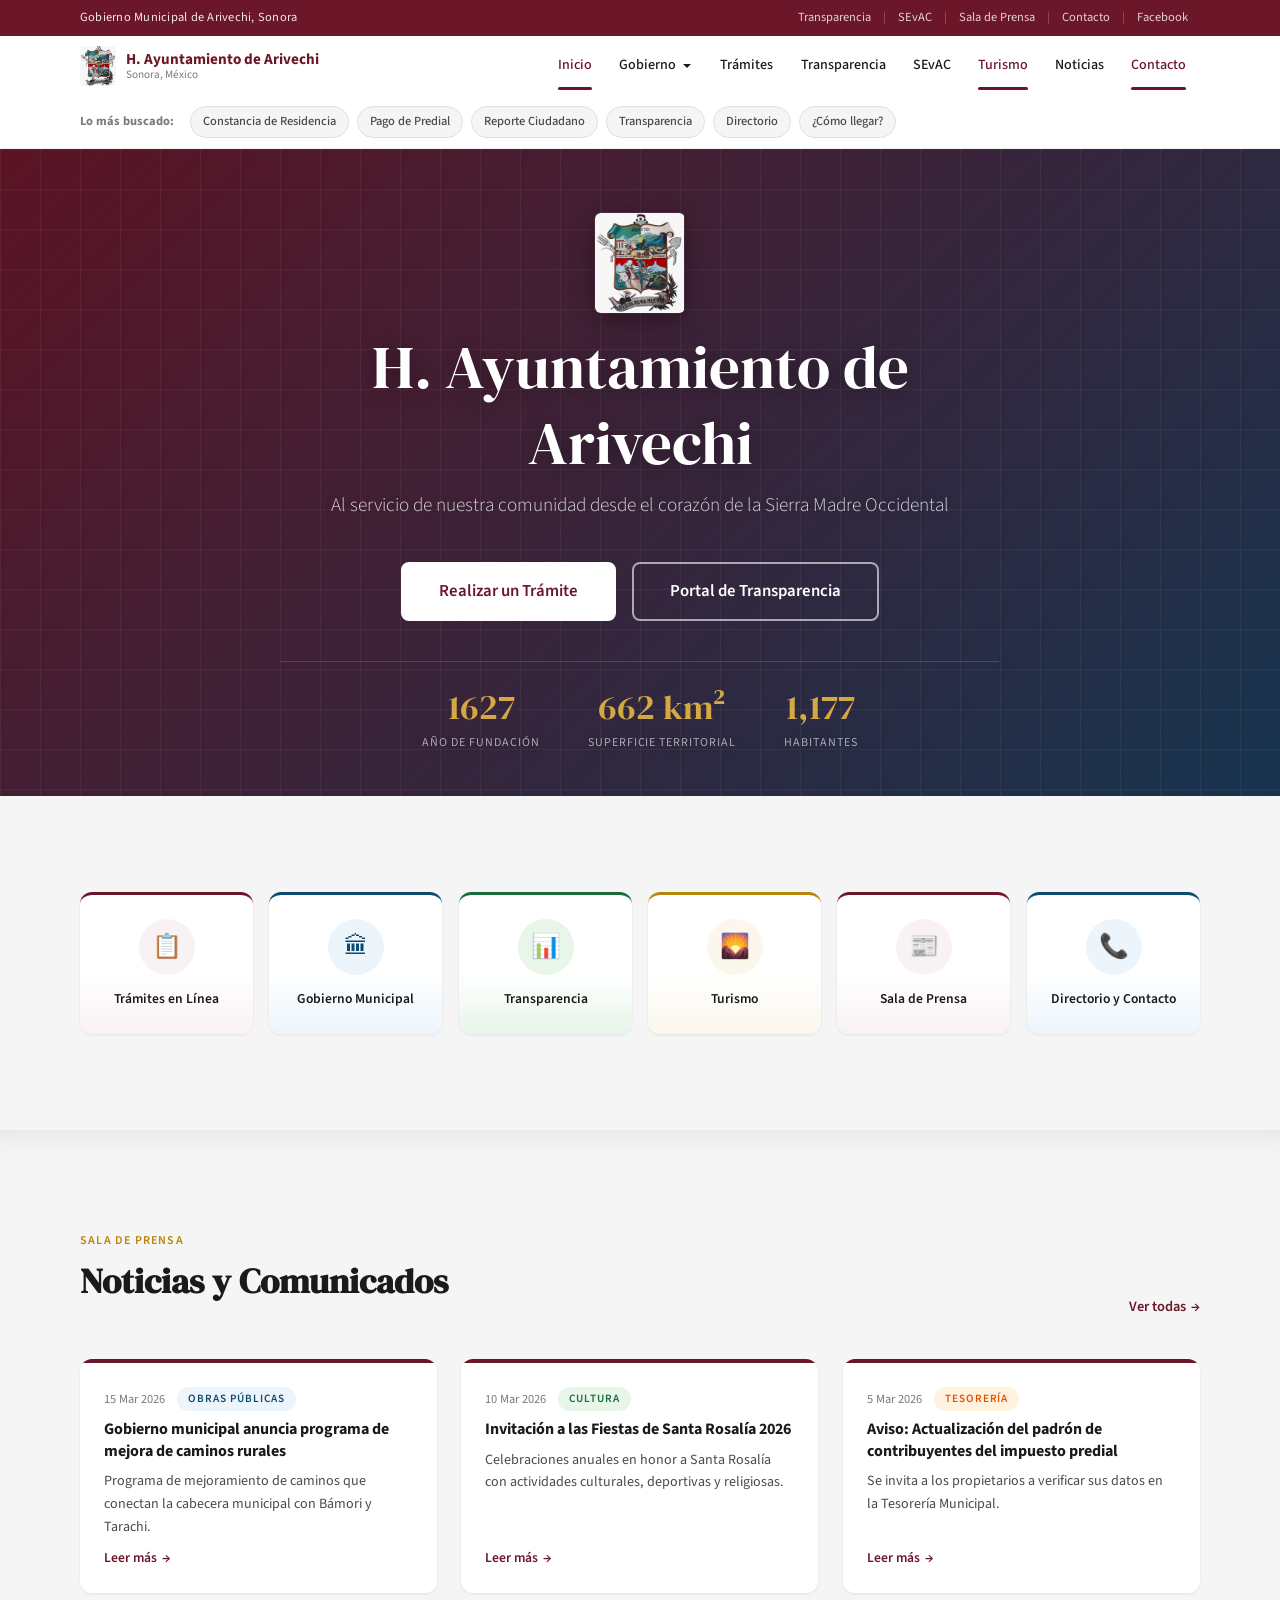
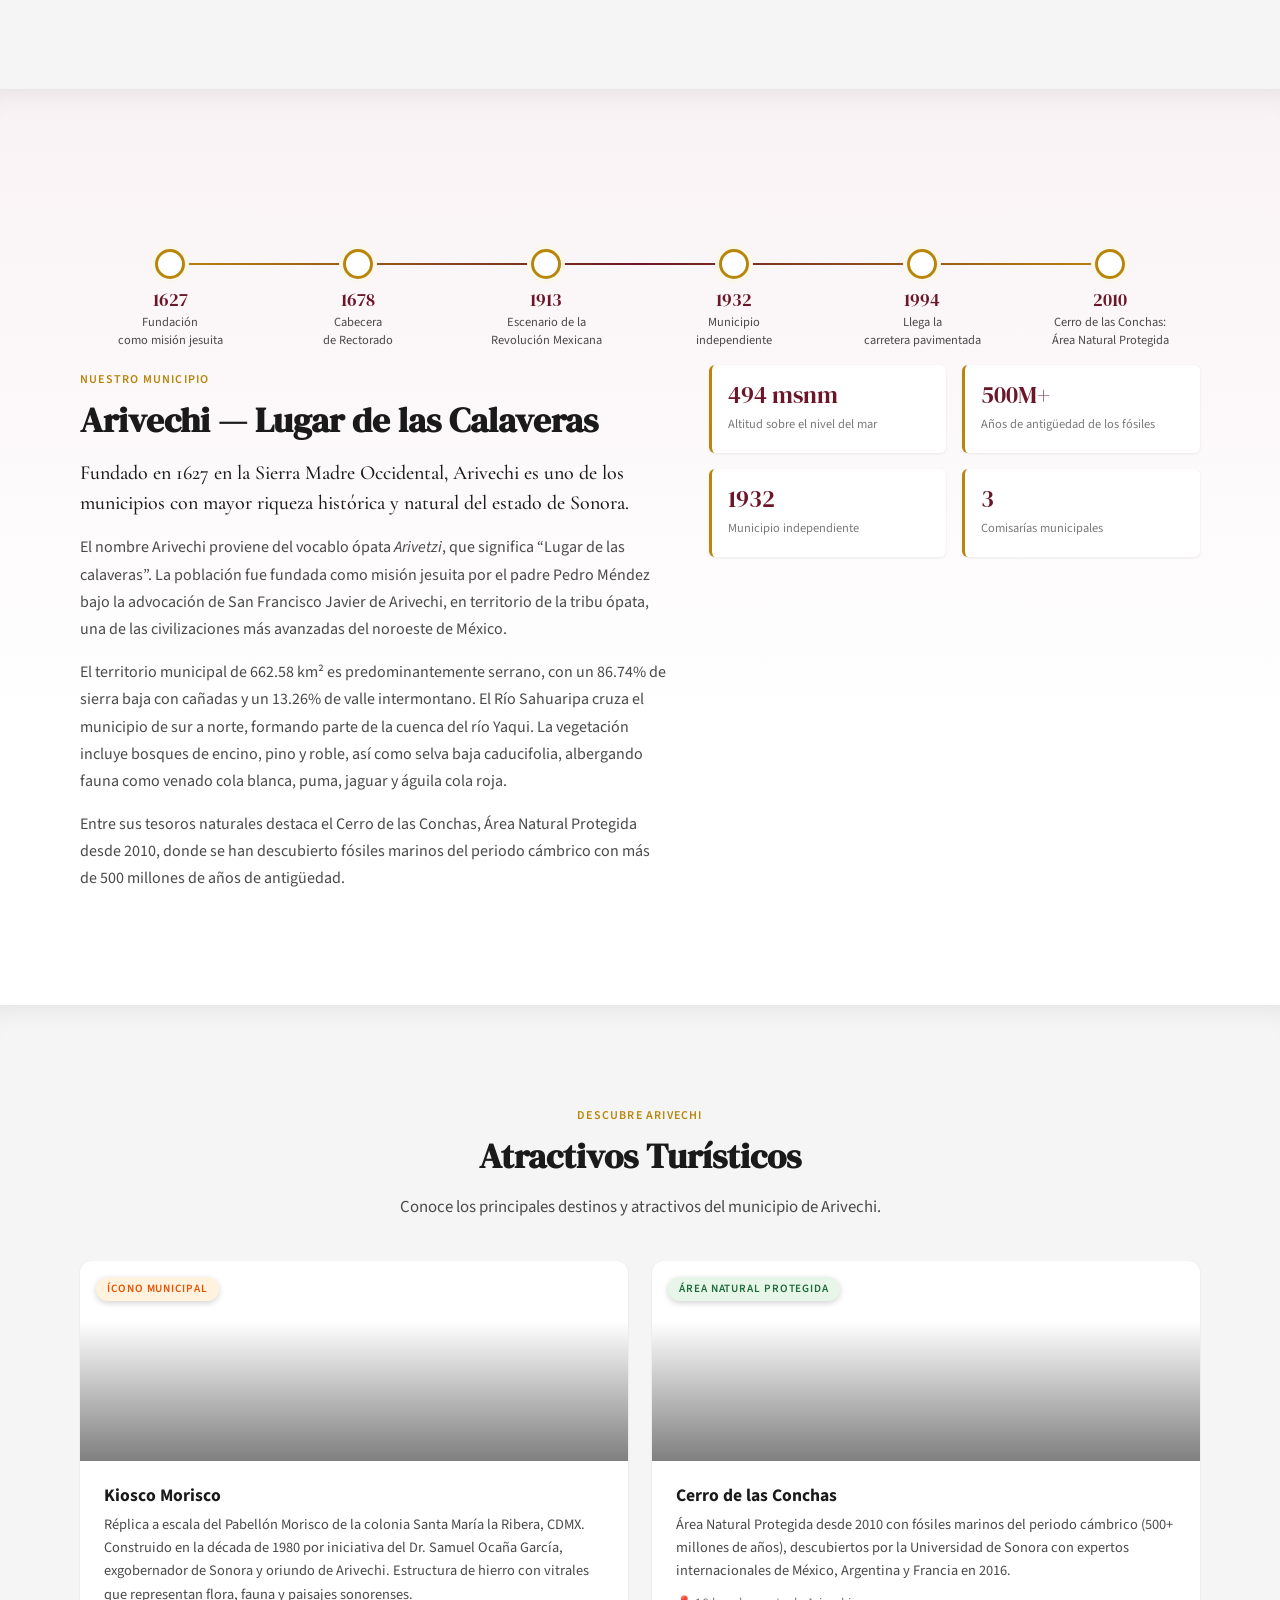
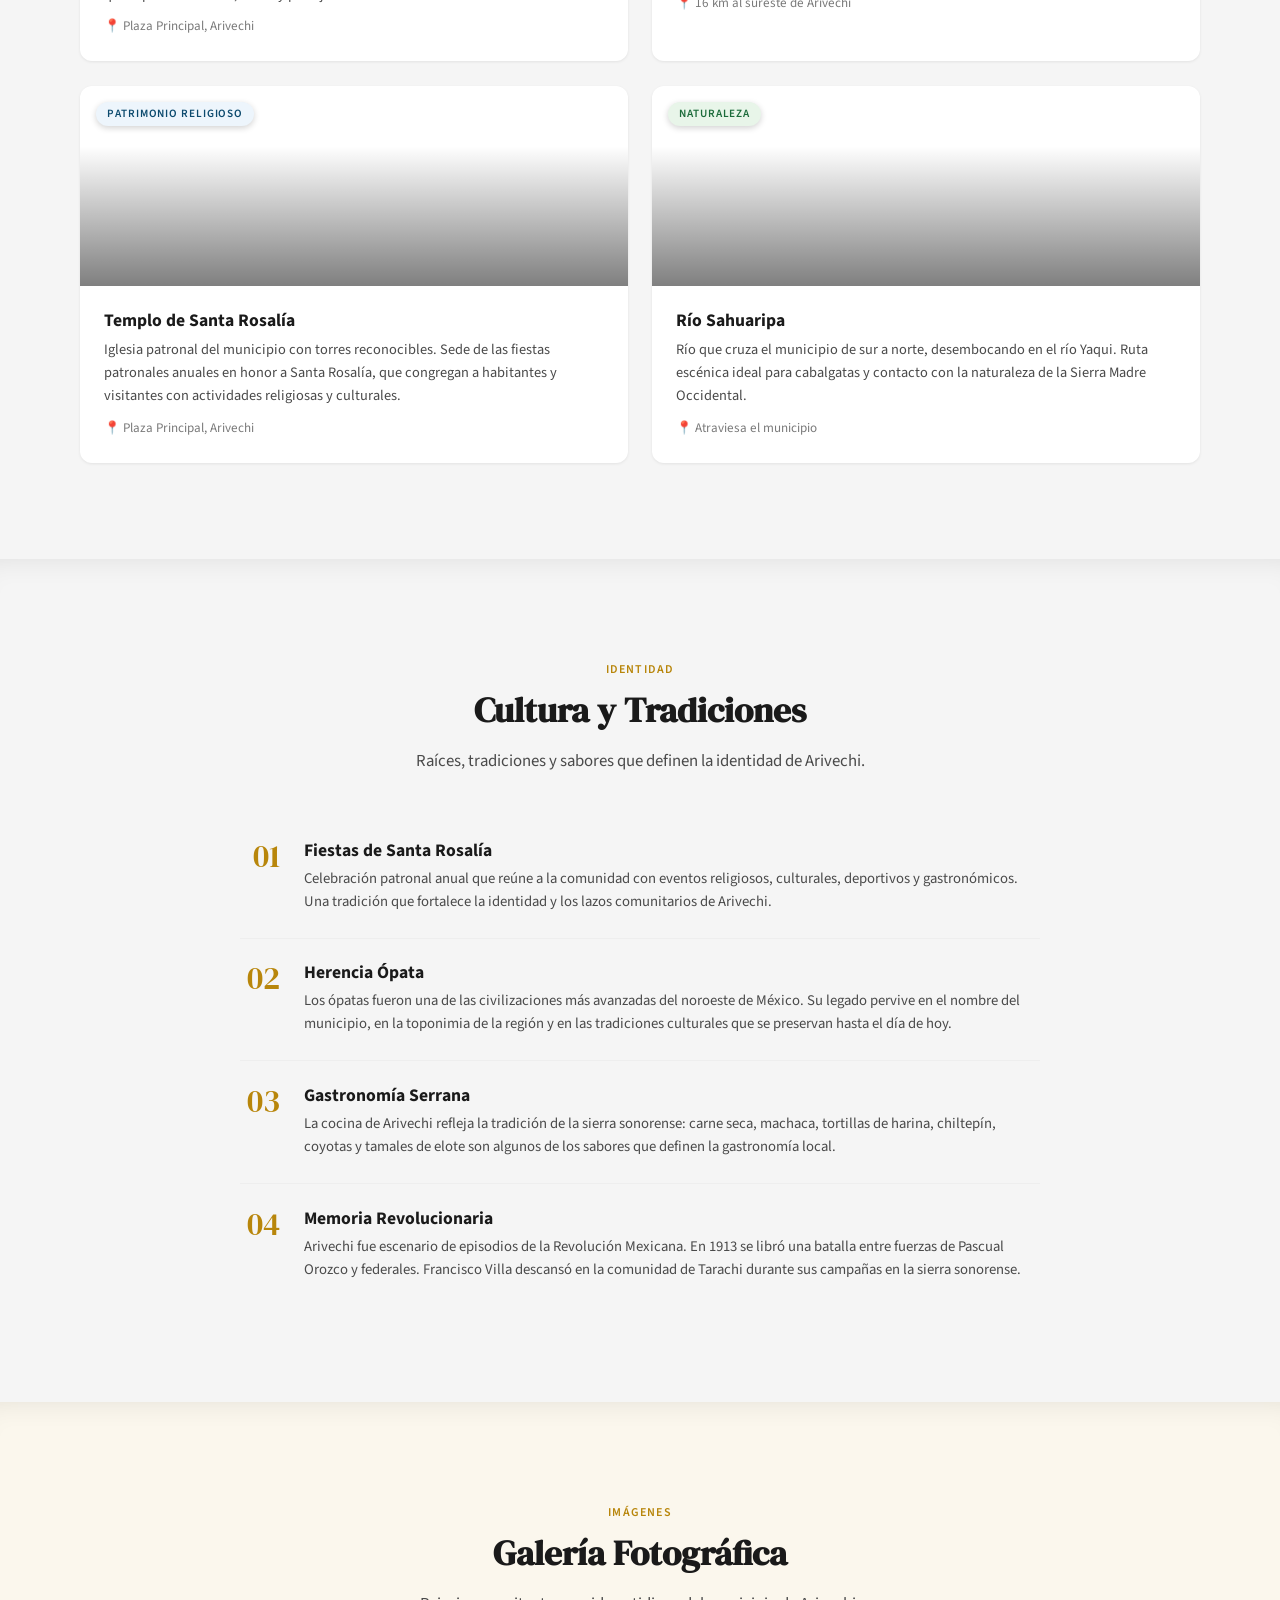
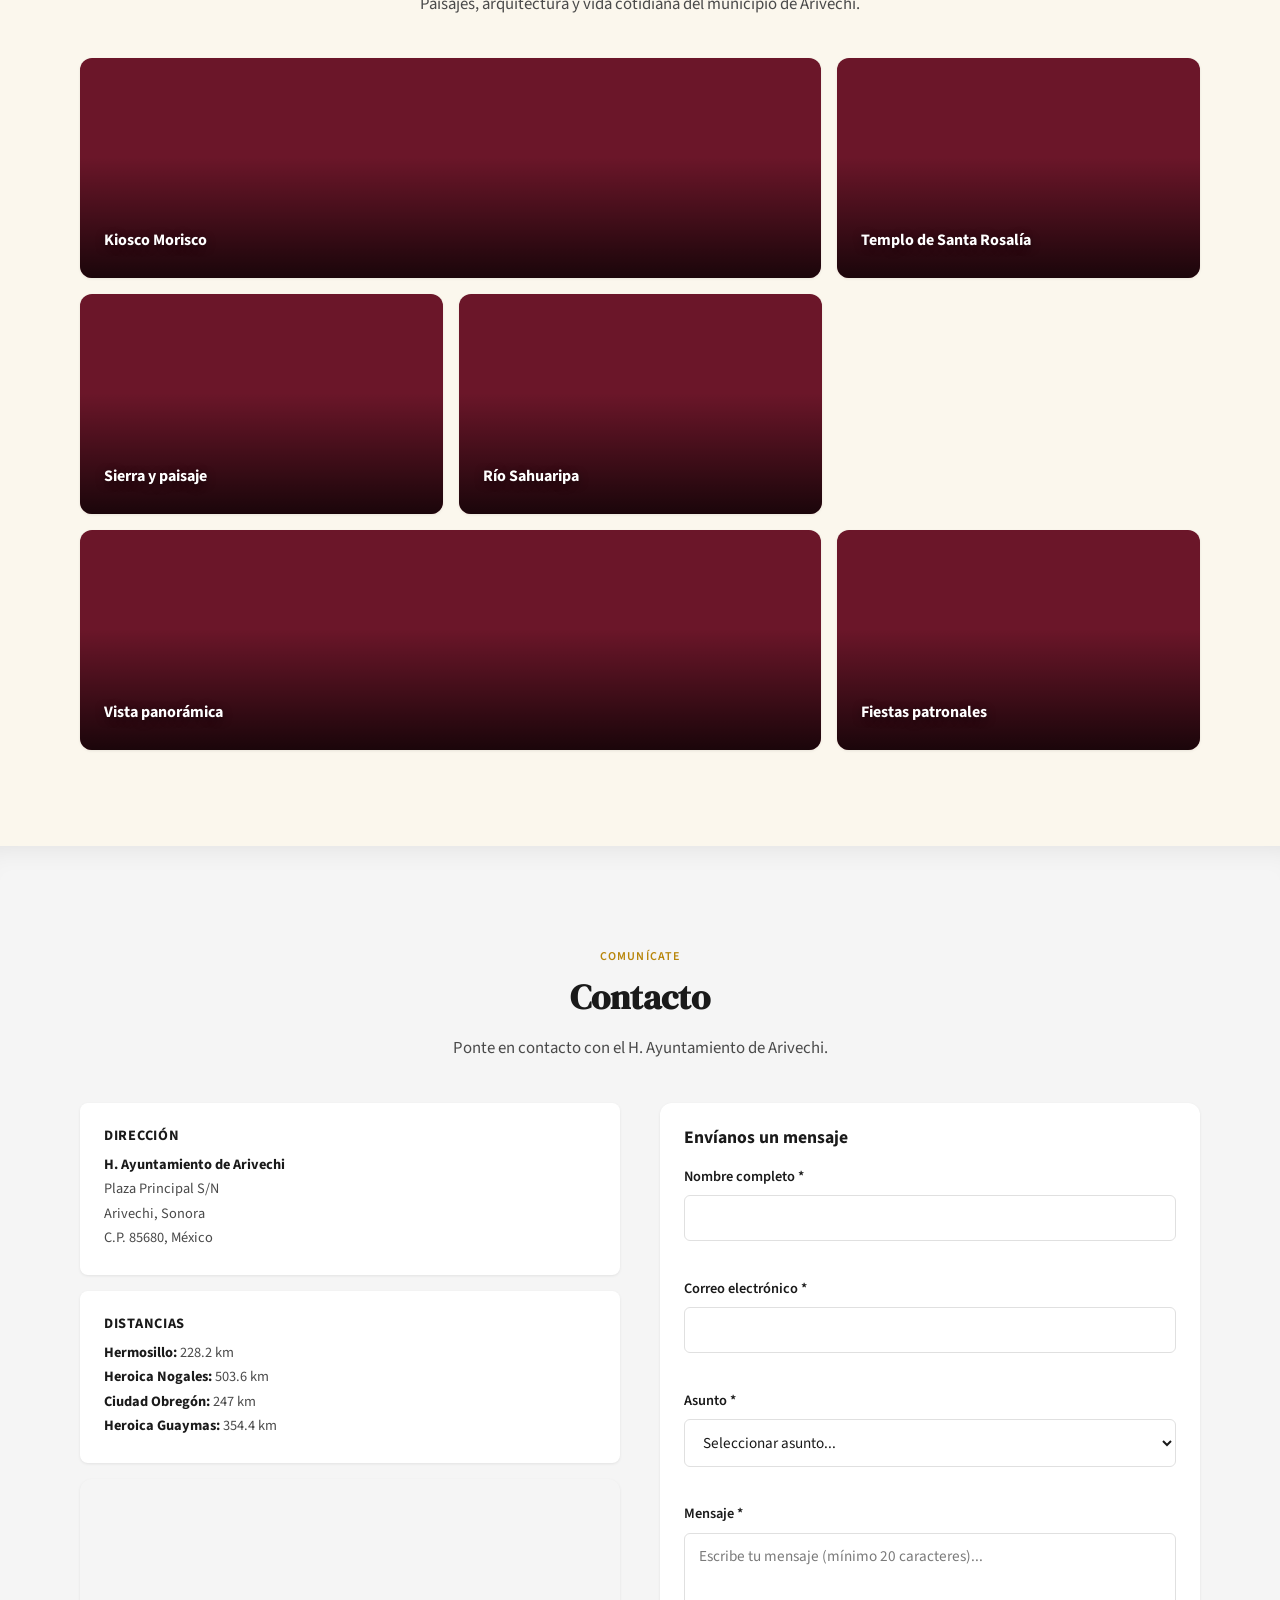
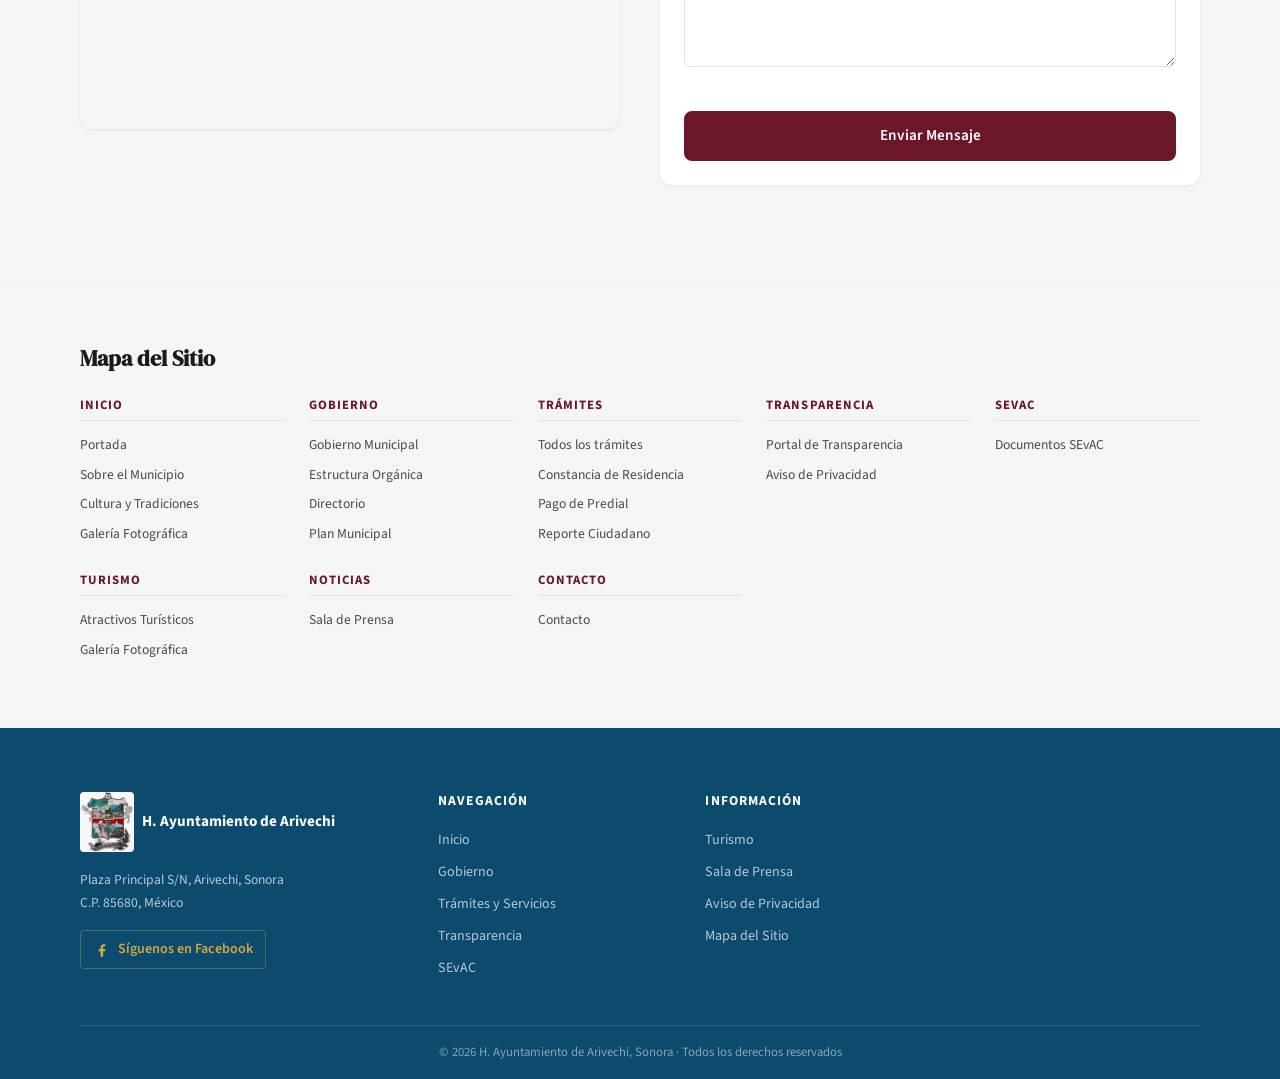
==== index.html @ 805e78dd "eliminar distritos del footer, agregar Facebook al topbar Co-Authored-By: Claude Opus 4.7 <noreply@a" ====
<!DOCTYPE html>
<html lang="es">
<head>
  <meta charset="UTF-8">
  <meta name="viewport" content="width=device-width, initial-scale=1.0">
  <meta name="theme-color" content="#6B1629">
  <meta name="apple-mobile-web-app-status-bar-style" content="#6B1629">
  <meta name="msapplication-navbutton-color" content="#6B1629">
  <meta name="color-scheme" content="only light">
  <meta name="supported-color-schemes" content="light only">
  <style>
    :root { color-scheme: only light !important; }
    html, body { background-color: #F5F5F5 !important; }
  </style>
  <title>H. Ayuntamiento de Arivechi | Portal Oficial del Gobierno Municipal</title>
  <meta name="description" content="Portal oficial del H. Ayuntamiento de Arivechi, Sonora. Trámites, servicios digitales, transparencia, turismo y noticias del gobierno municipal.">
  <meta name="keywords" content="Arivechi, Sonora, gobierno municipal, ayuntamiento, trámites, sierra madre, turismo, ópata">
  <meta property="og:title" content="H. Ayuntamiento de Arivechi | Portal Oficial del Gobierno Municipal">
  <meta property="og:description" content="Portal oficial del H. Ayuntamiento de Arivechi, Sonora. Trámites, servicios digitales, transparencia, turismo y noticias del gobierno municipal.">
  <meta property="og:type" content="website">
  <meta property="og:locale" content="es_MX">
  <link rel="icon" href="data:image/svg+xml,<svg xmlns='http://www.w3.org/2000/svg' viewBox='0 0 100 100'><text y='.9em' font-size='90'>🏛️</text></svg>">
  <link rel="preconnect" href="https://fonts.googleapis.com">
  <link rel="preconnect" href="https://fonts.gstatic.com" crossorigin>
  <link href="https://fonts.googleapis.com/css2?family=DM+Serif+Display:ital@0;1&family=Source+Sans+3:wght@300;400;500;600;700&family=Cormorant+Garamond:ital,wght@0,500;0,600;0,700;1,600&display=swap" rel="stylesheet">
  <link rel="stylesheet" href="css/globals.css">
  <link rel="stylesheet" href="css/nav-footer.css">
  <link rel="stylesheet" href="css/home.css">
  <script src="js/main.js" defer></script>
</head>
<body>

  <!-- Skip link -->
  <a href="#main-content" class="skip-link">Ir al contenido principal</a>

  <!-- === TOPBAR === -->
  <div class="topbar">
    <div class="container">
      <span class="topbar__left">Gobierno Municipal de Arivechi, Sonora</span>
      <nav class="topbar__right" aria-label="Enlaces rápidos">
        <a href="transparencia.html" class="topbar__link">Transparencia</a>
        <span class="topbar__sep">|</span>
        <a href="sevac.html" class="topbar__link">SEvAC</a>
        <span class="topbar__sep">|</span>
        <a href="noticias.html" class="topbar__link">Sala de Prensa</a>
        <span class="topbar__sep">|</span>
        <a href="#contacto" class="topbar__link">Contacto</a>
        <span class="topbar__sep">|</span>
        <a href="https://www.facebook.com/profile.php?id=100073040122918" target="_blank" class="topbar__link">Facebook</a>
      </nav>
    </div>
  </div>

  <!-- === NAVBAR === -->
  <nav class="navbar" role="navigation" aria-label="Navegación principal">
    <div class="container">
      <a href="index.html" class="navbar__brand">
        <img src="assets/images/escudo-arivechi.png" alt="Escudo de Arivechi" class="nav__escudo">
        <span class="navbar__brand-text">H. Ayuntamiento de Arivechi<small>Sonora, México</small></span>
      </a>

      <ul class="navbar__menu">
        <li><a href="index.html" class="navbar__link">Inicio</a></li>
        <li class="navbar__dropdown">
          <a href="gobierno.html" class="navbar__link navbar__dropdown-toggle">
            Gobierno
            <svg viewBox="0 0 12 12" aria-hidden="true"><path d="M2 4l4 4 4-4"/></svg>
          </a>
          <div class="navbar__dropdown-menu">
            <a href="gobierno.html#estructura" class="navbar__dropdown-item">Estructura Orgánica</a>
            <a href="gobierno.html#directorio" class="navbar__dropdown-item">Directorio</a>
            <a href="gobierno.html#plan" class="navbar__dropdown-item">Plan Municipal</a>
          </div>
        </li>
        <li><a href="tramites.html" class="navbar__link">Trámites</a></li>
        <li><a href="transparencia.html" class="navbar__link">Transparencia</a></li>
        <li><a href="sevac.html" class="navbar__link">SEvAC</a></li>
        <li><a href="#turismo" class="navbar__link">Turismo</a></li>
        <li><a href="noticias.html" class="navbar__link">Noticias</a></li>
        <li><a href="#contacto" class="navbar__link">Contacto</a></li>
      </ul>

      <button class="navbar__hamburger" aria-label="Abrir menú de navegación" aria-expanded="false" aria-controls="mobile-menu">
        <span class="navbar__hamburger-line"></span>
        <span class="navbar__hamburger-line"></span>
        <span class="navbar__hamburger-line"></span>
      </button>
    </div>
  </nav>
  <div class="navbar-spacer"></div>

  <!-- === MENÚ MÓVIL === -->
  <div class="mobile-menu" id="mobile-menu">
    <div class="mobile-menu__overlay"></div>
    <div class="mobile-menu__panel">
      <div class="mobile-menu__header">
        <span class="mobile-menu__brand">Menú</span>
        <button class="mobile-menu__close" aria-label="Cerrar menú">&times;</button>
      </div>
      <nav class="mobile-menu__nav" aria-label="Navegación móvil">
        <a href="index.html" class="mobile-menu__link">Inicio</a>
        <button class="mobile-menu__link mobile-menu__submenu-toggle" aria-expanded="false">
          Gobierno
          <svg viewBox="0 0 12 12" aria-hidden="true"><path d="M2 4l4 4 4-4" fill="none" stroke="currentColor" stroke-width="2"/></svg>
        </button>
        <div class="mobile-menu__submenu">
          <a href="gobierno.html#estructura" class="mobile-menu__submenu-link">Estructura Orgánica</a>
          <a href="gobierno.html#directorio" class="mobile-menu__submenu-link">Directorio</a>
          <a href="gobierno.html#plan" class="mobile-menu__submenu-link">Plan Municipal</a>
        </div>
        <a href="tramites.html" class="mobile-menu__link">Trámites</a>
        <a href="transparencia.html" class="mobile-menu__link">Transparencia</a>
        <a href="sevac.html" class="mobile-menu__link">SEvAC</a>
        <a href="#turismo" class="mobile-menu__link">Turismo</a>
        <a href="noticias.html" class="mobile-menu__link">Noticias</a>
        <a href="#contacto" class="mobile-menu__link">Contacto</a>
      </nav>
    </div>
  </div>

  <!-- === LO MÁS BUSCADO === -->
  <div class="lo-mas-buscado">
    <div class="container">
      <span class="lo-mas-buscado__label">Lo más buscado:</span>
      <div class="lo-mas-buscado__list">
        <a href="tramites.html" class="lo-mas-buscado__link">Constancia de Residencia</a>
        <a href="tramites.html" class="lo-mas-buscado__link">Pago de Predial</a>
        <a href="tramites.html" class="lo-mas-buscado__link">Reporte Ciudadano</a>
        <a href="transparencia.html" class="lo-mas-buscado__link">Transparencia</a>
        <a href="gobierno.html#directorio" class="lo-mas-buscado__link">Directorio</a>
        <a href="#contacto" class="lo-mas-buscado__link">¿Cómo llegar?</a>
      </div>
    </div>
  </div>

  <!-- === CONTENIDO PRINCIPAL === -->
  <main id="main-content">

    <!-- === SECCIÓN B: HERO INSTITUCIONAL === -->
    <section class="hero">
      <div class="hero__content">
        <img src="assets/images/escudo-arivechi.png" alt="Escudo de Arivechi" class="hero__escudo">
        <h1 class="hero__title">H. Ayuntamiento de Arivechi</h1>
        <p class="hero__subtitle">Al servicio de nuestra comunidad desde el corazón de la Sierra Madre Occidental</p>
        <div class="hero__cta">
          <a href="tramites.html" class="btn btn--white btn--lg">Realizar un Trámite</a>
          <a href="transparencia.html" class="btn btn--outline-white btn--lg">Portal de Transparencia</a>
        </div>
        <div class="hero__stats">
          <div class="hero__stat">
            <span class="hero__stat-number">1627</span>
            <span class="hero__stat-label">Año de fundación</span>
          </div>
          <div class="hero__stat">
            <span class="hero__stat-number">662 km&sup2;</span>
            <span class="hero__stat-label">Superficie territorial</span>
          </div>
          <div class="hero__stat">
            <span class="hero__stat-number">1,177</span>
            <span class="hero__stat-label">Habitantes</span>
          </div>
        </div>
      </div>
    </section>

    <!-- === SECCIÓN C: ACCESOS DIRECTOS A SERVICIOS === -->
    <section class="section section--gob-bg">
      <div class="container">
        <div class="servicios-grid">
          <a href="tramites.html" class="servicio-card servicio-card--primary" data-reveal>
            <div class="servicio-card__icon" aria-hidden="true">&#x1F4CB;</div>
            <span class="servicio-card__title">Trámites en Línea</span>
          </a>
          <a href="gobierno.html" class="servicio-card servicio-card--blue" data-reveal>
            <div class="servicio-card__icon" aria-hidden="true">&#x1F3DB;</div>
            <span class="servicio-card__title">Gobierno Municipal</span>
          </a>
          <a href="transparencia.html" class="servicio-card servicio-card--green" data-reveal>
            <div class="servicio-card__icon" aria-hidden="true">&#x1F4CA;</div>
            <span class="servicio-card__title">Transparencia</span>
          </a>
          <a href="#turismo" class="servicio-card servicio-card--gold" data-reveal>
            <div class="servicio-card__icon" aria-hidden="true">&#x1F304;</div>
            <span class="servicio-card__title">Turismo</span>
          </a>
          <a href="noticias.html" class="servicio-card servicio-card--primary" data-reveal>
            <div class="servicio-card__icon" aria-hidden="true">&#x1F4F0;</div>
            <span class="servicio-card__title">Sala de Prensa</span>
          </a>
          <a href="#contacto" class="servicio-card servicio-card--blue" data-reveal>
            <div class="servicio-card__icon" aria-hidden="true">&#x1F4DE;</div>
            <span class="servicio-card__title">Directorio y Contacto</span>
          </a>
        </div>
      </div>
    </section>

    <!-- === SECCIÓN D: NOTICIAS Y COMUNICADOS === -->
    <section class="section">
      <div class="container">
        <div class="noticias-home__header">
          <div>
            <span class="section__tag">Sala de Prensa</span>
            <h2 class="section__title">Noticias y Comunicados</h2>
          </div>
          <a href="noticias.html" class="noticias-home__link">Ver todas <span aria-hidden="true">&rarr;</span></a>
        </div>

        <div class="noticias-home__grid">
          <!-- Noticia 1 -->
          <article class="noticia-home-card" data-reveal>
            <div class="noticia-home-card__bar"></div>
            <div class="noticia-home-card__body">
              <div class="noticia-home-card__meta">
                <span class="noticia-home-card__date">15 Mar 2026</span>
                <span class="badge badge--presencial">Obras Públicas</span>
              </div>
              <h3 class="noticia-home-card__title">Gobierno municipal anuncia programa de mejora de caminos rurales</h3>
              <p class="noticia-home-card__excerpt">
                Programa de mejoramiento de caminos que conectan la cabecera municipal con Bámori y Tarachi.
              </p>
              <a href="noticias.html" class="noticia-home-card__link">Leer más <span aria-hidden="true">&rarr;</span></a>
            </div>
          </article>

          <!-- Noticia 2 -->
          <article class="noticia-home-card" data-reveal>
            <div class="noticia-home-card__bar"></div>
            <div class="noticia-home-card__body">
              <div class="noticia-home-card__meta">
                <span class="noticia-home-card__date">10 Mar 2026</span>
                <span class="badge badge--online">Cultura</span>
              </div>
              <h3 class="noticia-home-card__title">Invitación a las Fiestas de Santa Rosalía 2026</h3>
              <p class="noticia-home-card__excerpt">
                Celebraciones anuales en honor a Santa Rosalía con actividades culturales, deportivas y religiosas.
              </p>
              <a href="noticias.html" class="noticia-home-card__link">Leer más <span aria-hidden="true">&rarr;</span></a>
            </div>
          </article>

          <!-- Noticia 3 -->
          <article class="noticia-home-card" data-reveal>
            <div class="noticia-home-card__bar"></div>
            <div class="noticia-home-card__body">
              <div class="noticia-home-card__meta">
                <span class="noticia-home-card__date">5 Mar 2026</span>
                <span class="badge badge--hybrid">Tesorería</span>
              </div>
              <h3 class="noticia-home-card__title">Aviso: Actualización del padrón de contribuyentes del impuesto predial</h3>
              <p class="noticia-home-card__excerpt">
                Se invita a los propietarios a verificar sus datos en la Tesorería Municipal.
              </p>
              <a href="noticias.html" class="noticia-home-card__link">Leer más <span aria-hidden="true">&rarr;</span></a>
            </div>
          </article>
        </div>
      </div>
    </section>

    <!-- === SECCIÓN E: SOBRE EL MUNICIPIO === -->
    <section class="section section--municipio-bg" id="municipio">
      <div class="container">

        <!-- Timeline de hitos históricos -->
        <div class="timeline" data-reveal>
          <div class="timeline__track">
            <div class="timeline__item">
              <span class="timeline__dot" aria-hidden="true"></span>
              <span class="timeline__year">1627</span>
              <span class="timeline__event">Fundación<br>como misión jesuita</span>
            </div>
            <div class="timeline__item">
              <span class="timeline__dot" aria-hidden="true"></span>
              <span class="timeline__year">1678</span>
              <span class="timeline__event">Cabecera<br>de Rectorado</span>
            </div>
            <div class="timeline__item">
              <span class="timeline__dot" aria-hidden="true"></span>
              <span class="timeline__year">1913</span>
              <span class="timeline__event">Escenario de la<br>Revolución Mexicana</span>
            </div>
            <div class="timeline__item">
              <span class="timeline__dot" aria-hidden="true"></span>
              <span class="timeline__year">1932</span>
              <span class="timeline__event">Municipio<br>independiente</span>
            </div>
            <div class="timeline__item">
              <span class="timeline__dot" aria-hidden="true"></span>
              <span class="timeline__year">1994</span>
              <span class="timeline__event">Llega la<br>carretera pavimentada</span>
            </div>
            <div class="timeline__item">
              <span class="timeline__dot" aria-hidden="true"></span>
              <span class="timeline__year">2010</span>
              <span class="timeline__event">Cerro de las Conchas:<br>Área Natural Protegida</span>
            </div>
          </div>
        </div>

        <div class="municipio__grid">
          <!-- Izquierda: contenido editorial -->
          <div data-reveal="left">
            <span class="section__tag">Nuestro Municipio</span>
            <h2 class="section__title">Arivechi &mdash; Lugar de las Calaveras</h2>
            <p class="municipio__lead">
              Fundado en 1627 en la Sierra Madre Occidental, Arivechi es uno de los municipios con mayor
              riqueza histórica y natural del estado de Sonora.
            </p>
            <div class="municipio__text">
              <p>
                El nombre Arivechi proviene del vocablo ópata <em>Arivetzi</em>, que significa &ldquo;Lugar de las calaveras&rdquo;.
                La población fue fundada como misión jesuita por el padre Pedro Méndez bajo la advocación de
                San Francisco Javier de Arivechi, en territorio de la tribu ópata, una de las civilizaciones
                más avanzadas del noroeste de México.
              </p>
              <p>
                El territorio municipal de 662.58 km&sup2; es predominantemente serrano, con un 86.74% de sierra baja
                con cañadas y un 13.26% de valle intermontano. El Río Sahuaripa cruza el municipio de sur a norte,
                formando parte de la cuenca del río Yaqui. La vegetación incluye bosques de encino, pino y roble,
                así como selva baja caducifolia, albergando fauna como venado cola blanca, puma, jaguar y águila cola roja.
              </p>
              <p>
                Entre sus tesoros naturales destaca el Cerro de las Conchas, Área Natural Protegida desde 2010,
                donde se han descubierto fósiles marinos del periodo cámbrico con más de 500 millones de años de antigüedad.
              </p>
            </div>
          </div>

          <!-- Derecha: datos -->
          <div class="municipio__datos" data-reveal="right">
            <div class="municipio__dato">
              <span class="municipio__dato-number">494 msnm</span>
              <span class="municipio__dato-label">Altitud sobre el nivel del mar</span>
            </div>
            <div class="municipio__dato">
              <span class="municipio__dato-number">500M+</span>
              <span class="municipio__dato-label">Años de antigüedad de los fósiles</span>
            </div>
            <div class="municipio__dato">
              <span class="municipio__dato-number">1932</span>
              <span class="municipio__dato-label">Municipio independiente</span>
            </div>
            <div class="municipio__dato">
              <span class="municipio__dato-number">3</span>
              <span class="municipio__dato-label">Comisarías municipales</span>
            </div>
          </div>
        </div>
      </div>
    </section>

    <!-- === SECCIÓN F: TURISMO === -->
    <section class="section" id="turismo" style="background-color: var(--gob-bg);">
      <div class="container">
        <div class="section__header section__header--center" data-reveal="fade">
          <span class="section__tag">Descubre Arivechi</span>
          <h2 class="section__title">Atractivos Turísticos</h2>
          <p class="section__subtitle">Conoce los principales destinos y atractivos del municipio de Arivechi.</p>
        </div>

        <div class="turismo-grid">
          <!-- Kiosco Morisco -->
          <article class="turismo-card" data-reveal>
            <div class="turismo-card__image turismo-card__image--1">
              <span class="turismo-card__badge badge badge--hybrid">Ícono Municipal</span>
            </div>
            <div class="turismo-card__body">
              <h3 class="turismo-card__title">Kiosco Morisco</h3>
              <p class="turismo-card__desc">
                Réplica a escala del Pabellón Morisco de la colonia Santa María la Ribera, CDMX.
                Construido en la década de 1980 por iniciativa del Dr. Samuel Ocaña García, exgobernador de Sonora
                y oriundo de Arivechi. Estructura de hierro con vitrales que representan flora, fauna y paisajes sonorenses.
              </p>
              <span class="turismo-card__location">&#x1F4CD; Plaza Principal, Arivechi</span>
            </div>
          </article>

          <!-- Cerro de las Conchas -->
          <article class="turismo-card" data-reveal>
            <div class="turismo-card__image turismo-card__image--2">
              <span class="turismo-card__badge badge badge--online">Área Natural Protegida</span>
            </div>
            <div class="turismo-card__body">
              <h3 class="turismo-card__title">Cerro de las Conchas</h3>
              <p class="turismo-card__desc">
                Área Natural Protegida desde 2010 con fósiles marinos del periodo cámbrico (500+ millones de años),
                descubiertos por la Universidad de Sonora con expertos internacionales de México, Argentina y Francia en 2016.
              </p>
              <span class="turismo-card__location">&#x1F4CD; 16 km al sureste de Arivechi</span>
            </div>
          </article>

          <!-- Templo de Santa Rosalía -->
          <article class="turismo-card" data-reveal>
            <div class="turismo-card__image turismo-card__image--3">
              <span class="turismo-card__badge badge badge--presencial">Patrimonio Religioso</span>
            </div>
            <div class="turismo-card__body">
              <h3 class="turismo-card__title">Templo de Santa Rosalía</h3>
              <p class="turismo-card__desc">
                Iglesia patronal del municipio con torres reconocibles. Sede de las fiestas patronales anuales en honor
                a Santa Rosalía, que congregan a habitantes y visitantes con actividades religiosas y culturales.
              </p>
              <span class="turismo-card__location">&#x1F4CD; Plaza Principal, Arivechi</span>
            </div>
          </article>

          <!-- Río Sahuaripa -->
          <article class="turismo-card" data-reveal>
            <div class="turismo-card__image turismo-card__image--4">
              <span class="turismo-card__badge badge badge--online">Naturaleza</span>
            </div>
            <div class="turismo-card__body">
              <h3 class="turismo-card__title">Río Sahuaripa</h3>
              <p class="turismo-card__desc">
                Río que cruza el municipio de sur a norte, desembocando en el río Yaqui. Ruta escénica ideal
                para cabalgatas y contacto con la naturaleza de la Sierra Madre Occidental.
              </p>
              <span class="turismo-card__location">&#x1F4CD; Atraviesa el municipio</span>
            </div>
          </article>
        </div>
      </div>
    </section>

    <!-- === SECCIÓN G: CULTURA === -->
    <section class="section" id="cultura">
      <div class="container">
        <div class="section__header section__header--center" data-reveal="fade">
          <span class="section__tag">Identidad</span>
          <h2 class="section__title">Cultura y Tradiciones</h2>
          <p class="section__subtitle">Raíces, tradiciones y sabores que definen la identidad de Arivechi.</p>
        </div>

        <div class="cultura-list">
          <div class="cultura-item" data-reveal>
            <span class="cultura-item__number" aria-hidden="true">01</span>
            <div class="cultura-item__content">
              <h3 class="cultura-item__title">Fiestas de Santa Rosalía</h3>
              <p class="cultura-item__text">
                Celebración patronal anual que reúne a la comunidad con eventos religiosos, culturales, deportivos
                y gastronómicos. Una tradición que fortalece la identidad y los lazos comunitarios de Arivechi.
              </p>
            </div>
          </div>

          <div class="cultura-item" data-reveal>
            <span class="cultura-item__number" aria-hidden="true">02</span>
            <div class="cultura-item__content">
              <h3 class="cultura-item__title">Herencia Ópata</h3>
              <p class="cultura-item__text">
                Los ópatas fueron una de las civilizaciones más avanzadas del noroeste de México. Su legado
                pervive en el nombre del municipio, en la toponimia de la región y en las tradiciones culturales
                que se preservan hasta el día de hoy.
              </p>
            </div>
          </div>

          <div class="cultura-item" data-reveal>
            <span class="cultura-item__number" aria-hidden="true">03</span>
            <div class="cultura-item__content">
              <h3 class="cultura-item__title">Gastronomía Serrana</h3>
              <p class="cultura-item__text">
                La cocina de Arivechi refleja la tradición de la sierra sonorense: carne seca, machaca, tortillas de harina,
                chiltepín, coyotas y tamales de elote son algunos de los sabores que definen la gastronomía local.
              </p>
            </div>
          </div>

          <div class="cultura-item" data-reveal>
            <span class="cultura-item__number" aria-hidden="true">04</span>
            <div class="cultura-item__content">
              <h3 class="cultura-item__title">Memoria Revolucionaria</h3>
              <p class="cultura-item__text">
                Arivechi fue escenario de episodios de la Revolución Mexicana. En 1913 se libró una batalla entre
                fuerzas de Pascual Orozco y federales. Francisco Villa descansó en la comunidad de Tarachi durante
                sus campañas en la sierra sonorense.
              </p>
            </div>
          </div>
        </div>
      </div>
    </section>

    <!-- === SECCIÓN H: GALERÍA === -->
    <section class="section section--gold-bg" id="galeria">
      <div class="container">
        <div class="section__header section__header--center" data-reveal="fade">
          <span class="section__tag">Imágenes</span>
          <h2 class="section__title">Galería Fotográfica</h2>
          <p class="section__subtitle">Paisajes, arquitectura y vida cotidiana del municipio de Arivechi.</p>
        </div>

        <div class="galeria-grid">
          <button type="button" class="galeria-item galeria-item--wide galeria-item--1" data-reveal data-lightbox-src="https://images.unsplash.com/photo-1564502230329-ec55ec8d03f8?w=1800&q=85&auto=format&fit=crop" data-lightbox-caption="Kiosco Morisco">
            <span class="galeria-item__title">Kiosco Morisco</span>
          </button>
          <button type="button" class="galeria-item galeria-item--2" data-reveal data-lightbox-src="https://images.unsplash.com/photo-1520637836862-4d197d17c55a?w=1800&q=85&auto=format&fit=crop" data-lightbox-caption="Templo de Santa Rosalía">
            <span class="galeria-item__title">Templo de Santa Rosalía</span>
          </button>
          <button type="button" class="galeria-item galeria-item--3" data-reveal data-lightbox-src="https://images.unsplash.com/photo-1441974231531-c6227db76b6e?w=1800&q=85&auto=format&fit=crop" data-lightbox-caption="Sierra y paisaje">
            <span class="galeria-item__title">Sierra y paisaje</span>
          </button>
          <button type="button" class="galeria-item galeria-item--4" data-reveal data-lightbox-src="https://images.unsplash.com/photo-1506905925346-21bda4d32df4?w=1800&q=85&auto=format&fit=crop" data-lightbox-caption="Río Sahuaripa">
            <span class="galeria-item__title">Río Sahuaripa</span>
          </button>
          <button type="button" class="galeria-item galeria-item--wide galeria-item--5" data-reveal data-lightbox-src="https://images.unsplash.com/photo-1449824913935-59a10b8d2000?w=1800&q=85&auto=format&fit=crop" data-lightbox-caption="Vista panorámica">
            <span class="galeria-item__title">Vista panorámica</span>
          </button>
          <button type="button" class="galeria-item galeria-item--6" data-reveal data-lightbox-src="https://images.unsplash.com/photo-1533174072545-7a4b6ad7a6c3?w=1800&q=85&auto=format&fit=crop" data-lightbox-caption="Fiestas patronales">
            <span class="galeria-item__title">Fiestas patronales</span>
          </button>
        </div>
      </div>
    </section>

    <!-- === SECCIÓN I: CONTACTO === -->
    <section class="section section--gob-bg" id="contacto">
      <div class="container">
        <div class="section__header section__header--center" data-reveal="fade">
          <span class="section__tag">Comunícate</span>
          <h2 class="section__title">Contacto</h2>
          <p class="section__subtitle">Ponte en contacto con el H. Ayuntamiento de Arivechi.</p>
        </div>

        <div class="contacto-grid">
          <!-- Izquierda: información y mapa -->
          <div class="contacto-info" data-reveal="left">
            <div class="contacto-card">
              <h3 class="contacto-card__title">Dirección</h3>
              <p class="contacto-card__text">
                <strong>H. Ayuntamiento de Arivechi</strong><br>
                Plaza Principal S/N<br>
                Arivechi, Sonora<br>
                C.P. 85680, México
              </p>
            </div>

            <div class="contacto-card">
              <h3 class="contacto-card__title">Distancias</h3>
              <p class="contacto-card__text">
                <strong>Hermosillo:</strong> 228.2 km<br>
                <strong>Heroica Nogales:</strong> 503.6 km<br>
                <strong>Ciudad Obregón:</strong> 247 km<br>
                <strong>Heroica Guaymas:</strong> 354.4 km
              </p>
            </div>

            <div class="contacto-map">
              <iframe
                src="https://www.google.com/maps/embed?pb=!1m18!1m12!1m3!1d14000!2d-109.1871!3d28.9286!2m3!1f0!2f0!3f0!3m2!1i1024!2i768!4f13.1!3m3!1m2!1s0x86ce3c7e6f5b3d4b%3A0x1!2sArivechi%2C+Sonora!5e0!3m2!1ses!2smx!4v1"
                width="100%"
                height="250"
                style="border:0;"
                allowfullscreen=""
                loading="lazy"
                referrerpolicy="no-referrer-when-downgrade"
                title="Ubicación de Arivechi, Sonora en Google Maps">
              </iframe>
            </div>
          </div>

          <!-- Derecha: formulario -->
          <div data-reveal="right">
            <div class="contacto-form">
              <h3 class="contacto-form__title">Envíanos un mensaje</h3>

              <form id="contact-form" action="https://api.web3forms.com/submit" method="POST" novalidate>
                <input type="hidden" name="access_key" value="9ee5082d-184c-433f-9faf-ff601b9a945b">
                <input type="hidden" name="subject" value="Nuevo mensaje del Portal de Arivechi">
                <input type="hidden" name="from_name" value="Portal de Arivechi">
                <div class="form-group">
                  <label for="contact-nombre" class="form-label">Nombre completo *</label>
                  <input type="text" id="contact-nombre" name="nombre" class="form-input" required autocomplete="name">
                  <span class="form-error" aria-live="polite"></span>
                </div>

                <div class="form-group">
                  <label for="contact-email" class="form-label">Correo electrónico *</label>
                  <input type="email" id="contact-email" name="email" class="form-input" required autocomplete="email">
                  <span class="form-error" aria-live="polite"></span>
                </div>

                <div class="form-group">
                  <label for="contact-asunto" class="form-label">Asunto *</label>
                  <select id="contact-asunto" name="asunto" class="form-select" required>
                    <option value="">Seleccionar asunto...</option>
                    <option value="informacion">Información general</option>
                    <option value="turismo">Turismo</option>
                    <option value="tramites">Trámites</option>
                    <option value="quejas">Quejas y sugerencias</option>
                    <option value="otro">Otro</option>
                  </select>
                  <span class="form-error" aria-live="polite"></span>
                </div>

                <div class="form-group">
                  <label for="contact-mensaje" class="form-label">Mensaje *</label>
                  <textarea id="contact-mensaje" name="mensaje" class="form-textarea" required rows="5" minlength="20"
                    placeholder="Escribe tu mensaje (mínimo 20 caracteres)..."></textarea>
                  <span class="form-error" aria-live="polite"></span>
                </div>

                <button type="submit" class="btn btn--primary" style="width: 100%;">Enviar Mensaje</button>
              </form>

              <div class="contact-feedback" id="contact-feedback" role="status" aria-live="polite" hidden></div>
            </div>

            <!-- Éxito (oculto por defecto) -->
            <div class="contact-success" id="contact-success" hidden>
              <div class="contact-success__icon" aria-hidden="true">&#x2705;</div>
              <h3 class="contact-success__title">¡Mensaje enviado!</h3>
              <p class="contact-success__text">
                Gracias por comunicarte con el H. Ayuntamiento de Arivechi.
                Tu mensaje ha sido recibido y será atendido a la brevedad.
              </p>
            </div>
          </div>
        </div>
      </div>
    </section>

  </main>

  <!-- === MAPA DEL SITIO === -->
  <section class="sitemap" id="mapa-sitio" aria-labelledby="sitemap-title">
    <div class="container">
      <h2 class="sitemap__title" id="sitemap-title">Mapa del Sitio</h2>
      <div class="sitemap__grid">
        <div class="sitemap__col">
          <h3 class="sitemap__col-title">Inicio</h3>
          <a href="index.html" class="sitemap__link">Portada</a>
          <a href="index.html#municipio" class="sitemap__link">Sobre el Municipio</a>
          <a href="index.html#cultura" class="sitemap__link">Cultura y Tradiciones</a>
          <a href="index.html#galeria" class="sitemap__link">Galería Fotográfica</a>
        </div>
        <div class="sitemap__col">
          <h3 class="sitemap__col-title">Gobierno</h3>
          <a href="gobierno.html" class="sitemap__link">Gobierno Municipal</a>
          <a href="gobierno.html#estructura" class="sitemap__link">Estructura Orgánica</a>
          <a href="gobierno.html#directorio" class="sitemap__link">Directorio</a>
          <a href="gobierno.html#plan" class="sitemap__link">Plan Municipal</a>
        </div>
        <div class="sitemap__col">
          <h3 class="sitemap__col-title">Trámites</h3>
          <a href="tramites.html" class="sitemap__link">Todos los trámites</a>
          <a href="tramites.html#constancia" class="sitemap__link">Constancia de Residencia</a>
          <a href="tramites.html#predial" class="sitemap__link">Pago de Predial</a>
          <a href="tramites.html#reporte" class="sitemap__link">Reporte Ciudadano</a>
        </div>
        <div class="sitemap__col">
          <h3 class="sitemap__col-title">Transparencia</h3>
          <a href="transparencia.html" class="sitemap__link">Portal de Transparencia</a>
          <a href="transparencia.html#aviso-privacidad" class="sitemap__link">Aviso de Privacidad</a>
        </div>
        <div class="sitemap__col">
          <h3 class="sitemap__col-title">SEvAC</h3>
          <a href="sevac.html" class="sitemap__link">Documentos SEvAC</a>
        </div>
        <div class="sitemap__col">
          <h3 class="sitemap__col-title">Turismo</h3>
          <a href="index.html#turismo" class="sitemap__link">Atractivos Turísticos</a>
          <a href="index.html#galeria" class="sitemap__link">Galería Fotográfica</a>
        </div>
        <div class="sitemap__col">
          <h3 class="sitemap__col-title">Noticias</h3>
          <a href="noticias.html" class="sitemap__link">Sala de Prensa</a>
        </div>
        <div class="sitemap__col">
          <h3 class="sitemap__col-title">Contacto</h3>
          <a href="index.html#contacto" class="sitemap__link">Contacto</a>
        </div>
      </div>
    </div>
  </section>

  <!-- === FOOTER === -->
  <footer class="footer">
    <div class="container">
      <div class="footer__grid">
        <div class="footer__col">
          <div class="footer__brand">
            <img src="assets/images/escudo-arivechi.png" alt="Escudo de Arivechi" class="footer__escudo">
            <span class="footer__brand-text">H. Ayuntamiento de Arivechi</span>
          </div>
          <address class="footer__address">
            Plaza Principal S/N, Arivechi, Sonora<br>
            C.P. 85680, México
          </address>
          <a href="https://www.facebook.com/profile.php?id=100073040122918" class="footer__social" target="_blank" rel="noopener noreferrer">
            <svg class="footer__social-icon" viewBox="0 0 24 24" aria-hidden="true"><path d="M13.5 21v-7.5h2.5l.4-3h-2.9V8.6c0-.87.24-1.46 1.49-1.46H16.5V4.45C16.17 4.4 15.2 4.3 14.07 4.3c-2.36 0-3.97 1.44-3.97 4.08V10.5H7.5v3h2.6V21h3.4z"/></svg>
            Síguenos en Facebook
          </a>
        </div>
        <div class="footer__col">
          <h3 class="footer__col-title">Navegación</h3>
          <a href="index.html" class="footer__link">Inicio</a>
          <a href="gobierno.html" class="footer__link">Gobierno</a>
          <a href="tramites.html" class="footer__link">Trámites y Servicios</a>
          <a href="transparencia.html" class="footer__link">Transparencia</a>
          <a href="sevac.html" class="footer__link">SEvAC</a>
        </div>
        <div class="footer__col">
          <h3 class="footer__col-title">Información</h3>
          <a href="#turismo" class="footer__link">Turismo</a>
          <a href="noticias.html" class="footer__link">Sala de Prensa</a>
          <a href="transparencia.html#aviso-privacidad" class="footer__link">Aviso de Privacidad</a>
          <a href="#mapa-sitio" class="footer__link">Mapa del Sitio</a>
        </div>
      </div>
      <div class="footer__bottom">
        <p class="footer__copyright">&copy; 2026 H. Ayuntamiento de Arivechi, Sonora &middot; Todos los derechos reservados</p>
      </div>
    </div>
  </footer>

</body>
</html>
---- css/globals.css ----
/* ============================================================
   GLOBALS.CSS — Sistema de Diseño del Portal de Arivechi
   H. Ayuntamiento de Arivechi, Sonora
   ============================================================ */

/* === FORZAR MODO CLARO (iOS / Android) === */
:root {
  color-scheme: only light !important;
}

html {
  -webkit-appearance: none;
  color-scheme: only light !important;
}

*, *::before, *::after {
  color-scheme: only light !important;
}

@media (prefers-color-scheme: dark) {
  :root {
    color-scheme: only light !important;
  }

  html, body {
    background-color: #F5F5F5 !important;
    color: #1A1A1A !important;
  }

  .section--light,
  .sobre,
  .gobierno-section,
  .cultura,
  [style*="background:var(--white)"],
  [style*="background:var(--gob-bg-white)"] {
    background-color: #FFFFFF !important;
    color: #1A1A1A !important;
  }

  .scope-card,
  .stat-item,
  .tramite-card,
  .news-card,
  .contacto-card,
  .accordion,
  .accordion__content,
  .org-card,
  .plan-card,
  table,
  td, th,
  .form-group input,
  .form-group select,
  .form-group textarea,
  .form-group label {
    background-color: inherit;
    color: inherit;
    -webkit-text-fill-color: inherit;
  }

  img, svg, video, iframe {
    filter: none !important;
  }
}

/* === VARIABLES GLOBALES === */
:root {
  /* --- Institucionales --- */
  --gob-primary: #6B1629;
  --gob-primary-light: #8C2038;
  --gob-primary-lighter: #A82848;
  --gob-primary-bg: #F9F2F4;

  /* --- Acento institucional --- */
  --gob-gold: #B8860B;
  --gob-gold-light: #D4A843;
  --gob-gold-bg: #FBF7ED;

  /* --- Secundarios --- */
  --gob-green: #1B6B3A;
  --gob-green-light: #28A745;
  --gob-green-bg: #E8F5E9;
  --gob-blue: #0C4A6E;
  --gob-blue-light: #1A6B99;
  --gob-blue-bg: #EDF5FC;

  /* --- Neutros --- */
  --gob-bg: #F5F5F5;
  --gob-bg-white: #FFFFFF;
  --gob-bg-alt: #FAFAFA;
  --gob-text: #1A1A1A;
  --gob-text-secondary: #4A4A4A;
  --gob-text-muted: #7A7A7A;
  --gob-border: #E0E0E0;
  --gob-border-light: #EEEEEE;
  --gob-divider: #D5D5D5;

  /* --- Estado --- */
  --gob-success: #1B6B3A;
  --gob-error: #C62828;
  --gob-warning: #E65100;
  --gob-info: #0C4A6E;

  /* --- Badges de modalidad --- */
  --badge-online: #1B6B3A;
  --badge-online-bg: #E8F5E9;
  --badge-hybrid: #E65100;
  --badge-hybrid-bg: #FFF3E0;
  --badge-presencial: #0C4A6E;
  --badge-presencial-bg: #EDF5FC;
  --badge-proximamente: #7A7A7A;
  --badge-proximamente-bg: #F5F5F5;

  /* --- Tipografía --- */
  --font-display: 'DM Serif Display', Georgia, serif;
  --font-heading: 'Source Sans 3', 'Segoe UI', sans-serif;
  --font-body: 'Source Sans 3', 'Segoe UI', sans-serif;
  --font-accent: 'Cormorant Garamond', Georgia, serif;

  /* --- Espaciado (8px grid) --- */
  --sp-xs: 0.5rem;
  --sp-sm: 1rem;
  --sp-md: 1.5rem;
  --sp-lg: 2.5rem;
  --sp-xl: 4rem;
  --sp-2xl: 6rem;
  --sp-3xl: 8rem;

  /* --- Bordes y sombras --- */
  --radius-xs: 4px;
  --radius-sm: 6px;
  --radius-md: 8px;
  --radius-lg: 12px;
  --radius-xl: 16px;
  --radius-pill: 100px;

  --shadow-sm: 0 1px 3px rgba(0, 0, 0, 0.08);
  --shadow-md: 0 4px 12px rgba(0, 0, 0, 0.08);
  --shadow-lg: 0 8px 30px rgba(0, 0, 0, 0.1);
  --shadow-xl: 0 16px 50px rgba(0, 0, 0, 0.12);

  /* --- Layout --- */
  --nav-height: 96px;
  --topbar-height: 36px;
  --navbar-height: 60px;
  --max-width: 1200px;

  /* --- Transiciones --- */
  --ease: cubic-bezier(0.25, 0.46, 0.45, 0.94);
  --ease-expo: cubic-bezier(0.19, 1, 0.22, 1);
}

/* === RESET === */
*,
*::before,
*::after {
  box-sizing: border-box;
  margin: 0;
  padding: 0;
}

html {
  scroll-behavior: smooth;
  scroll-padding-top: var(--nav-height);
  font-size: 16px;
  -webkit-text-size-adjust: 100%;
  overflow-x: hidden;
}

body {
  font-family: var(--font-body);
  font-size: 1rem;
  line-height: 1.7;
  color: var(--gob-text);
  background-color: var(--gob-bg-white);
  -webkit-font-smoothing: antialiased;
  -moz-osx-font-smoothing: grayscale;
  overflow-x: hidden;
}

img,
svg {
  display: block;
  max-width: 100%;
  height: auto;
}

a {
  color: var(--gob-blue-light);
  text-decoration: none;
  transition: color 0.25s var(--ease);
}

a:hover {
  color: var(--gob-primary);
}

ul,
ol {
  list-style: none;
}

h1, h2, h3, h4, h5, h6 {
  font-family: var(--font-heading);
  font-weight: 700;
  line-height: 1.25;
  color: var(--gob-text);
}

button {
  font-family: inherit;
  cursor: pointer;
  border: none;
  background: none;
}

input,
textarea,
select {
  font-family: inherit;
  font-size: 1rem;
}

table {
  border-collapse: collapse;
  width: 100%;
}

::selection {
  background-color: var(--gob-primary);
  color: #fff;
}

/* === UTILIDADES === */

/* Contenedor principal */
.container {
  width: 100%;
  max-width: var(--max-width);
  margin-left: auto;
  margin-right: auto;
  padding-left: var(--sp-sm);
  padding-right: var(--sp-sm);
}

@media (min-width: 768px) {
  .container {
    padding-left: var(--sp-md);
    padding-right: var(--sp-md);
  }
}

/* Screen reader only */
.sr-only {
  position: absolute;
  width: 1px;
  height: 1px;
  padding: 0;
  margin: -1px;
  overflow: hidden;
  clip: rect(0, 0, 0, 0);
  white-space: nowrap;
  border: 0;
}

/* Skip link accesibilidad */
.skip-link {
  position: absolute;
  top: -100%;
  left: 0;
  z-index: 10000;
  padding: var(--sp-xs) var(--sp-sm);
  background: var(--gob-primary);
  color: #fff;
  font-weight: 600;
  text-decoration: none;
  transition: top 0.2s;
}

.skip-link:focus {
  top: 0;
}

/* === SECCIONES === */
.section {
  padding-top: var(--sp-xl);
  padding-bottom: var(--sp-xl);
}

@media (min-width: 768px) {
  .section {
    padding-top: var(--sp-2xl);
    padding-bottom: var(--sp-2xl);
  }
}

.section__tag {
  display: inline-block;
  font-family: var(--font-heading);
  font-size: 0.75rem;
  font-weight: 600;
  letter-spacing: 0.1em;
  text-transform: uppercase;
  color: var(--gob-gold);
  margin-bottom: var(--sp-xs);
}

.section__title {
  font-family: var(--font-display);
  font-size: clamp(1.5rem, 3.5vw, 2.2rem);
  color: var(--gob-text);
  margin-bottom: var(--sp-sm);
}

.section__subtitle {
  font-size: 1.05rem;
  color: var(--gob-text-secondary);
  max-width: 640px;
  line-height: 1.6;
}

.section__header {
  margin-bottom: var(--sp-lg);
}

.section__header--center {
  text-align: center;
}

.section__header--center .section__subtitle {
  margin-left: auto;
  margin-right: auto;
}

/* === BOTONES === */
.btn {
  display: inline-flex;
  align-items: center;
  justify-content: center;
  gap: 0.5rem;
  padding: 0.75rem 1.75rem;
  font-family: var(--font-heading);
  font-size: 0.95rem;
  font-weight: 600;
  line-height: 1.4;
  border-radius: var(--radius-md);
  transition: all 0.3s var(--ease);
  text-decoration: none;
  border: 2px solid transparent;
}

.btn:focus-visible {
  outline: 2px solid var(--gob-primary);
  outline-offset: 2px;
}

.btn--primary {
  background-color: var(--gob-primary);
  color: #fff;
  border-color: var(--gob-primary);
}

.btn--primary:hover {
  background-color: var(--gob-primary-light);
  border-color: var(--gob-primary-light);
  color: #fff;
  transform: translateY(-1px);
  box-shadow: var(--shadow-md);
}

.btn--outline {
  background-color: transparent;
  color: var(--gob-primary);
  border-color: var(--gob-primary);
}

.btn--outline:hover {
  background-color: var(--gob-primary);
  color: #fff;
  transform: translateY(-1px);
  box-shadow: var(--shadow-md);
}

.btn--white {
  background-color: #fff;
  color: var(--gob-primary);
  border-color: #fff;
}

.btn--white:hover {
  background-color: rgba(255, 255, 255, 0.9);
  color: var(--gob-primary);
  transform: translateY(-1px);
  box-shadow: var(--shadow-md);
}

.btn--outline-white {
  background-color: transparent;
  color: #fff;
  border-color: rgba(255, 255, 255, 0.6);
}

.btn--outline-white:hover {
  background-color: rgba(255, 255, 255, 0.15);
  border-color: #fff;
  color: #fff;
}

.btn--sm {
  padding: 0.5rem 1.25rem;
  font-size: 0.85rem;
}

.btn--lg {
  padding: 1rem 2.25rem;
  font-size: 1.05rem;
}

/* === BADGES === */
.badge {
  display: inline-block;
  padding: 0.2rem 0.7rem;
  font-size: 0.7rem;
  font-weight: 600;
  letter-spacing: 0.08em;
  text-transform: uppercase;
  border-radius: var(--radius-pill);
  line-height: 1.6;
}

.badge--online {
  color: var(--badge-online);
  background-color: var(--badge-online-bg);
}

.badge--presencial {
  color: var(--badge-presencial);
  background-color: var(--badge-presencial-bg);
}

.badge--hybrid {
  color: var(--badge-hybrid);
  background-color: var(--badge-hybrid-bg);
}

.badge--proximamente {
  color: var(--badge-proximamente);
  background-color: var(--badge-proximamente-bg);
}

/* === TARJETAS === */
.card {
  background-color: var(--gob-bg-white);
  border-radius: var(--radius-lg);
  box-shadow: var(--shadow-sm);
  transition: box-shadow 0.3s var(--ease), transform 0.3s var(--ease);
  overflow: hidden;
}

.card:hover {
  box-shadow: var(--shadow-md);
  transform: translateY(-2px);
}

/* === FORMULARIOS === */
.form-group {
  margin-bottom: var(--sp-sm);
}

.form-label {
  display: block;
  font-size: 0.9rem;
  font-weight: 600;
  color: var(--gob-text);
  margin-bottom: 0.35rem;
}

.form-input,
.form-textarea,
.form-select {
  width: 100%;
  padding: 0.7rem 0.9rem;
  font-size: 0.95rem;
  color: var(--gob-text);
  background-color: var(--gob-bg-white);
  border: 1.5px solid var(--gob-border);
  border-radius: var(--radius-sm);
  transition: border-color 0.25s var(--ease), box-shadow 0.25s var(--ease);
}

.form-input:focus,
.form-textarea:focus,
.form-select:focus {
  outline: none;
  border-color: var(--gob-primary);
  box-shadow: 0 0 0 3px rgba(107, 22, 41, 0.12);
}

.form-input::placeholder,
.form-textarea::placeholder {
  color: var(--gob-text-muted);
}

.form-textarea {
  resize: vertical;
  min-height: 100px;
}

.form-input--error,
.form-textarea--error,
.form-select--error {
  border-color: var(--gob-error);
}

.form-input--error:focus,
.form-textarea--error:focus,
.form-select--error:focus {
  box-shadow: 0 0 0 3px rgba(198, 40, 40, 0.12);
}

.form-error {
  display: block;
  font-size: 0.8rem;
  color: var(--gob-error);
  margin-top: 0.25rem;
  min-height: 1.2em;
}

.form-note {
  display: block;
  font-size: 0.8rem;
  color: var(--gob-text-muted);
  margin-top: 0.25rem;
}

/* === PAGE HERO (banners internos) === */
.page-hero {
  padding: var(--sp-2xl) 0 var(--sp-xl);
  background: linear-gradient(135deg, var(--gob-primary) 0%, var(--gob-blue) 100%);
  color: #fff;
  position: relative;
  overflow: hidden;
  will-change: transform;
}

.page-hero::before {
  content: '';
  position: absolute;
  inset: -20% 0;
  background-image:
    linear-gradient(rgba(255, 255, 255, 0.04) 1px, transparent 1px),
    linear-gradient(90deg, rgba(255, 255, 255, 0.04) 1px, transparent 1px);
  background-size: 40px 40px;
  pointer-events: none;
  transform: translateY(var(--parallax-y, 0));
  will-change: transform;
}

.page-hero .container {
  position: relative;
  z-index: 1;
}

.page-hero__breadcrumb {
  display: flex;
  align-items: center;
  gap: 0.5rem;
  font-size: 0.85rem;
  margin-bottom: var(--sp-md);
  opacity: 0.8;
}

.page-hero__breadcrumb a {
  color: rgba(255, 255, 255, 0.8);
  text-decoration: none;
}

.page-hero__breadcrumb a:hover {
  color: #fff;
}

.page-hero__breadcrumb span {
  color: rgba(255, 255, 255, 0.5);
}

.page-hero__title {
  font-family: var(--font-display);
  font-size: clamp(1.8rem, 4vw, 2.8rem);
  font-weight: 400;
  color: #fff;
  margin-bottom: var(--sp-xs);
}

.page-hero__subtitle {
  font-size: 1.1rem;
  font-weight: 300;
  color: rgba(255, 255, 255, 0.8);
  max-width: 600px;
}

/* === ANIMACIONES === */
@keyframes fadeInUp {
  from {
    opacity: 0;
    transform: translateY(25px);
  }
  to {
    opacity: 1;
    transform: translateY(0);
  }
}

@keyframes slideInRight {
  from {
    transform: translateX(100%);
  }
  to {
    transform: translateX(0);
  }
}

@keyframes spin {
  to {
    transform: rotate(360deg);
  }
}

/* Scroll reveal */
[data-reveal] {
  opacity: 0;
  transform: translateY(30px);
  transition: opacity 0.8s cubic-bezier(0.25, 0.46, 0.45, 0.94),
              transform 0.8s cubic-bezier(0.25, 0.46, 0.45, 0.94);
  will-change: opacity, transform;
}

[data-reveal="left"] {
  transform: translateX(-40px);
}

[data-reveal="right"] {
  transform: translateX(40px);
}

[data-reveal="fade"] {
  transform: none;
}

[data-reveal].revealed {
  opacity: 1;
  transform: translate(0, 0);
}

@media (prefers-reduced-motion: reduce) {
  [data-reveal] {
    opacity: 1;
    transform: none;
    transition: none;
  }
}

/* Separador gradiente sutil entre secciones */
.section + .section {
  box-shadow: inset 0 24px 32px -28px rgba(0, 0, 0, 0.12);
}

/* Botón volver arriba */
.back-to-top {
  position: fixed;
  bottom: 2rem;
  right: 2rem;
  width: 44px;
  height: 44px;
  border-radius: 50%;
  border: none;
  background: var(--gob-primary);
  color: #fff;
  cursor: pointer;
  display: flex;
  align-items: center;
  justify-content: center;
  opacity: 0;
  pointer-events: none;
  transform: translateY(12px) scale(1);
  transition: opacity 0.3s var(--ease), transform 0.3s var(--ease), background 0.2s var(--ease);
  box-shadow: 0 4px 16px rgba(0, 0, 0, 0.22);
  z-index: 999;
}

.back-to-top svg {
  width: 20px;
  height: 20px;
  fill: #fff;
}

.back-to-top:hover,
.back-to-top:focus-visible {
  background: var(--gob-gold);
  transform: translateY(0) scale(1.1);
}

.back-to-top--visible {
  opacity: 1;
  pointer-events: auto;
  transform: translateY(0);
}

@media (max-width: 600px) {
  .back-to-top {
    bottom: 1.5rem;
    right: 1rem;
    width: 40px;
    height: 40px;
  }
  .back-to-top svg {
    width: 18px;
    height: 18px;
  }
}

/* Lightbox */
.lightbox {
  position: fixed;
  inset: 0;
  z-index: 1100;
  background: rgba(0, 0, 0, 0.88);
  display: flex;
  align-items: center;
  justify-content: center;
  padding: var(--sp-sm);
  opacity: 0;
  pointer-events: none;
  transition: opacity 0.25s var(--ease);
}

.lightbox--open {
  opacity: 1;
  pointer-events: auto;
}

.lightbox__content {
  position: relative;
  max-width: min(1200px, 95vw);
  max-height: 90vh;
  display: flex;
  flex-direction: column;
  align-items: center;
  gap: 0.75rem;
  transform: scale(0.96);
  transition: transform 0.25s var(--ease);
}

.lightbox--open .lightbox__content {
  transform: scale(1);
}

.lightbox__image {
  max-width: 100%;
  max-height: 80vh;
  width: auto;
  height: auto;
  border-radius: var(--radius-md);
  box-shadow: 0 16px 60px rgba(0, 0, 0, 0.5);
  background: #111;
}

.lightbox__caption {
  font-family: var(--font-heading);
  font-size: 0.95rem;
  color: rgba(255, 255, 255, 0.9);
  text-align: center;
  min-height: 1.4em;
}

.lightbox__close {
  position: absolute;
  top: -0.5rem;
  right: -0.5rem;
  width: 40px;
  height: 40px;
  border-radius: 50%;
  background: #fff;
  color: var(--gob-text);
  border: none;
  cursor: pointer;
  display: flex;
  align-items: center;
  justify-content: center;
  box-shadow: 0 4px 16px rgba(0, 0, 0, 0.4);
  transition: transform 0.2s var(--ease), background 0.2s var(--ease);
}

.lightbox__close:hover,
.lightbox__close:focus-visible {
  background: var(--gob-gold);
  color: #fff;
  transform: scale(1.08);
  outline: none;
}

.lightbox__close svg {
  width: 20px;
  height: 20px;
  fill: currentColor;
}

@media (max-width: 600px) {
  .lightbox__close {
    top: -1.5rem;
    right: 0;
  }
}

/* Spinner de carga */
.spinner {
  display: inline-block;
  width: 20px;
  height: 20px;
  border: 2.5px solid rgba(255, 255, 255, 0.3);
  border-top-color: #fff;
  border-radius: 50%;
  animation: spin 0.7s linear infinite;
}

.spinner--dark {
  border-color: rgba(107, 22, 41, 0.2);
  border-top-color: var(--gob-primary);
}

/* === FOCUS VISIBLE (accesibilidad) === */
a:focus-visible,
button:focus-visible,
input:focus-visible,
textarea:focus-visible,
select:focus-visible,
[tabindex]:focus-visible {
  outline: 2px solid var(--gob-primary);
  outline-offset: 2px;
}

/* === RESPONSIVE GENERALES === */
@media (min-width: 1280px) {
  .container {
    padding-left: var(--sp-lg);
    padding-right: var(--sp-lg);
  }
}
---- css/nav-footer.css ----
/* ============================================================
   NAV-FOOTER.CSS — Navegación y pie de página compartidos
   H. Ayuntamiento de Arivechi, Sonora
   ============================================================ */

/* === TOPBAR === */
.topbar {
  background-color: var(--gob-primary);
  height: var(--topbar-height);
  display: flex;
  align-items: center;
  font-size: 0.78rem;
  color: rgba(255, 255, 255, 0.9);
  position: relative;
  z-index: 100;
}

.topbar .container {
  display: flex;
  align-items: center;
  justify-content: space-between;
}

.topbar__left {
  font-weight: 400;
  letter-spacing: 0.02em;
}

.topbar__right {
  display: none;
  align-items: center;
  gap: 0;
}

.topbar__link {
  color: rgba(255, 255, 255, 0.8);
  text-decoration: none;
  padding: 0 0.75rem;
  transition: color 0.2s var(--ease);
}

.topbar__link:hover {
  color: #fff;
}

.topbar__social:hover {
  color: var(--gob-gold);
}

.topbar__sep {
  color: rgba(255, 255, 255, 0.3);
}

@media (min-width: 768px) {
  .topbar__right {
    display: flex;
  }
}

/* === NAVBAR === */
.navbar {
  background-color: var(--gob-bg-white);
  height: var(--navbar-height);
  display: flex;
  align-items: center;
  position: relative;
  z-index: 99;
  transition: height 0.3s var(--ease), box-shadow 0.3s var(--ease);
}

.navbar--sticky {
  position: fixed;
  top: 0;
  left: 0;
  right: 0;
  background-color: rgba(255, 255, 255, 0.92);
  -webkit-backdrop-filter: saturate(180%) blur(12px);
  backdrop-filter: saturate(180%) blur(12px);
  box-shadow: 0 2px 20px rgba(0, 0, 0, 0.1);
}

.navbar--compact {
  height: calc(var(--navbar-height) - 16px);
  box-shadow: 0 4px 20px rgba(0, 0, 0, 0.12);
}

.navbar--compact .nav__escudo {
  height: 32px;
}

@media (max-width: 1023px) {
  .navbar--sticky {
    border-bottom: 2px solid transparent;
    border-image: linear-gradient(90deg, var(--gob-primary), var(--gob-gold)) 1;
  }
}

.navbar--sticky + .navbar-spacer {
  display: block;
}

.navbar-spacer {
  display: none;
  height: var(--navbar-height);
}

.navbar .container {
  display: flex;
  align-items: center;
  justify-content: space-between;
}

/* Logo */
.navbar__brand {
  display: flex;
  align-items: center;
  gap: 0.6rem;
  text-decoration: none;
  flex-shrink: 0;
}

.navbar__brand-icon {
  font-size: 1.6rem;
  color: var(--gob-gold);
  line-height: 1;
}

.nav__escudo {
  height: 40px;
  width: auto;
  border-radius: 4px;
  display: block;
  transition: height 0.3s var(--ease);
}

.navbar__brand-text {
  font-family: var(--font-heading);
  font-weight: 700;
  font-size: 0.95rem;
  color: var(--gob-primary);
  line-height: 1.2;
}

.navbar__brand-text small {
  display: block;
  font-size: 0.7rem;
  font-weight: 400;
  color: var(--gob-text-muted);
}

/* Menú desktop */
.navbar__menu {
  display: none;
  align-items: center;
  gap: 0;
}

.navbar__link {
  display: flex;
  align-items: center;
  gap: 0.3rem;
  padding: 0.5rem 0.85rem;
  font-family: var(--font-heading);
  font-size: 0.88rem;
  font-weight: 500;
  color: var(--gob-text);
  text-decoration: none;
  position: relative;
  transition: color 0.2s var(--ease);
}

.navbar__link:hover {
  color: var(--gob-primary);
}

.navbar__link--active {
  color: var(--gob-primary);
}

.navbar__link--active::after {
  content: '';
  position: absolute;
  bottom: -4px;
  left: 0.85rem;
  right: 0.85rem;
  height: 3px;
  background-color: var(--gob-primary);
  border-radius: 2px;
}

/* Dropdown Gobierno */
.navbar__dropdown {
  position: relative;
}

.navbar__dropdown-toggle {
  cursor: pointer;
}

.navbar__dropdown-toggle svg {
  width: 12px;
  height: 12px;
  transition: transform 0.2s var(--ease);
  fill: currentColor;
}

.navbar__dropdown:hover .navbar__dropdown-toggle svg,
.navbar__dropdown--open .navbar__dropdown-toggle svg {
  transform: rotate(180deg);
}

.navbar__dropdown-menu {
  position: absolute;
  top: 100%;
  left: 0;
  min-width: 220px;
  background: var(--gob-bg-white);
  border-radius: var(--radius-md);
  box-shadow: var(--shadow-lg);
  padding: 0.5rem 0;
  opacity: 0;
  visibility: hidden;
  transform: translateY(8px);
  transition: all 0.25s var(--ease);
  z-index: 200;
}

.navbar__dropdown:hover .navbar__dropdown-menu,
.navbar__dropdown--open .navbar__dropdown-menu {
  opacity: 1;
  visibility: visible;
  transform: translateY(0);
}

.navbar__dropdown-item {
  display: block;
  padding: 0.55rem 1.2rem;
  font-size: 0.85rem;
  color: var(--gob-text-secondary);
  text-decoration: none;
  transition: all 0.15s var(--ease);
}

.navbar__dropdown-item:hover {
  background-color: var(--gob-primary-bg);
  color: var(--gob-primary);
  padding-left: 1.4rem;
}

@media (min-width: 1024px) {
  .navbar__menu {
    display: flex;
  }
}

/* Hamburguesa */
.navbar__hamburger {
  display: flex;
  flex-direction: column;
  justify-content: center;
  gap: 5px;
  width: 36px;
  height: 36px;
  padding: 6px;
  background: none;
  border: none;
  cursor: pointer;
}

.navbar__hamburger-line {
  display: block;
  width: 100%;
  height: 2px;
  background-color: var(--gob-text);
  border-radius: 2px;
  transition: all 0.3s var(--ease);
}

@media (min-width: 1024px) {
  .navbar__hamburger {
    display: none;
  }
}

/* === MENÚ MÓVIL (slide-in) === */
.mobile-menu {
  position: fixed;
  inset: 0;
  z-index: 1000;
  pointer-events: none;
  visibility: hidden;
}

.mobile-menu--open {
  pointer-events: auto;
  visibility: visible;
}

.mobile-menu__overlay {
  position: absolute;
  inset: 0;
  background-color: rgba(0, 0, 0, 0.5);
  opacity: 0;
  transition: opacity 0.3s var(--ease);
}

.mobile-menu--open .mobile-menu__overlay {
  opacity: 1;
}

.mobile-menu__panel {
  position: absolute;
  top: 0;
  right: 0;
  width: 300px;
  max-width: 85vw;
  height: 100%;
  background-color: var(--gob-bg-white);
  box-shadow: var(--shadow-xl);
  transform: translateX(100%);
  transition: transform 0.35s var(--ease-expo);
  overflow-y: auto;
  display: flex;
  flex-direction: column;
}

.mobile-menu--open .mobile-menu__panel {
  transform: translateX(0);
}

.mobile-menu__header {
  display: flex;
  align-items: center;
  justify-content: space-between;
  padding: var(--sp-sm) var(--sp-md);
  border-bottom: 1px solid var(--gob-border-light);
}

.mobile-menu__brand {
  font-family: var(--font-heading);
  font-weight: 700;
  font-size: 0.9rem;
  color: var(--gob-primary);
}

.mobile-menu__close {
  display: flex;
  align-items: center;
  justify-content: center;
  width: 36px;
  height: 36px;
  font-size: 1.5rem;
  color: var(--gob-text-muted);
  background: none;
  border: none;
  cursor: pointer;
  border-radius: var(--radius-sm);
  transition: all 0.2s;
}

.mobile-menu__close:hover {
  background-color: var(--gob-bg);
  color: var(--gob-text);
}

.mobile-menu__nav {
  padding: var(--sp-xs) 0;
  flex: 1;
}

.mobile-menu__link {
  display: flex;
  align-items: center;
  justify-content: space-between;
  padding: 0.85rem var(--sp-md);
  font-family: var(--font-heading);
  font-size: 0.95rem;
  font-weight: 500;
  color: var(--gob-text);
  text-decoration: none;
  border-bottom: 1px solid var(--gob-border-light);
  transition: all 0.15s var(--ease);
}

.mobile-menu__link:hover {
  background-color: var(--gob-primary-bg);
  color: var(--gob-primary);
}

.mobile-menu__link--active {
  color: var(--gob-primary);
  border-left: 3px solid var(--gob-primary);
}

/* Submenú móvil */
.mobile-menu__submenu-toggle svg {
  width: 14px;
  height: 14px;
  transition: transform 0.2s var(--ease);
  fill: var(--gob-text-muted);
}

.mobile-menu__submenu-toggle--open svg {
  transform: rotate(180deg);
}

.mobile-menu__submenu {
  max-height: 0;
  overflow: hidden;
  transition: max-height 0.3s var(--ease);
  background-color: var(--gob-bg-alt);
}

.mobile-menu__submenu--open {
  max-height: 300px;
}

.mobile-menu__submenu-link {
  display: block;
  padding: 0.7rem var(--sp-md) 0.7rem calc(var(--sp-md) + 1rem);
  font-size: 0.88rem;
  color: var(--gob-text-secondary);
  text-decoration: none;
  border-bottom: 1px solid var(--gob-border-light);
  transition: all 0.15s var(--ease);
}

.mobile-menu__submenu-link:hover {
  color: var(--gob-primary);
  background-color: var(--gob-primary-bg);
}

/* === LO MÁS BUSCADO === */
.lo-mas-buscado {
  background-color: var(--gob-bg-white);
  border-bottom: 1px solid var(--gob-border-light);
  padding: 0.6rem 0;
}

.lo-mas-buscado .container {
  display: flex;
  align-items: center;
  gap: var(--sp-sm);
  overflow-x: auto;
  scrollbar-width: none;
  -ms-overflow-style: none;
}

.lo-mas-buscado .container::-webkit-scrollbar {
  display: none;
}

.lo-mas-buscado__label {
  font-size: 0.78rem;
  font-weight: 700;
  color: var(--gob-text-muted);
  white-space: nowrap;
  flex-shrink: 0;
}

.lo-mas-buscado__list {
  display: flex;
  align-items: center;
  gap: 0.5rem;
  flex-shrink: 0;
}

.lo-mas-buscado__link {
  display: inline-block;
  padding: 0.3rem 0.75rem;
  font-size: 0.78rem;
  font-weight: 500;
  color: var(--gob-text-secondary);
  background-color: var(--gob-bg);
  border: 1px solid var(--gob-border);
  border-radius: var(--radius-pill);
  white-space: nowrap;
  text-decoration: none;
  transition: all 0.2s var(--ease);
}

.lo-mas-buscado__link:hover {
  background-color: var(--gob-primary-bg);
  border-color: var(--gob-primary);
  color: var(--gob-primary);
}

/* === MAPA DEL SITIO === */
.sitemap {
  background: var(--gob-bg);
  border-top: 1px solid var(--gob-border-light);
  padding: var(--sp-xl) 0;
}

.sitemap__title {
  font-family: var(--font-display);
  font-size: 1.4rem;
  color: var(--gob-text);
  margin-bottom: var(--sp-md);
}

.sitemap__grid {
  display: grid;
  grid-template-columns: repeat(auto-fit, minmax(180px, 1fr));
  gap: var(--sp-md);
}

.sitemap__col-title {
  font-family: var(--font-heading);
  font-size: 0.8rem;
  font-weight: 700;
  text-transform: uppercase;
  letter-spacing: 0.08em;
  color: var(--gob-primary);
  margin-bottom: 0.6rem;
  padding-bottom: 0.4rem;
  border-bottom: 1px solid var(--gob-border);
}

.sitemap__link {
  display: block;
  padding: 0.2rem 0;
  font-size: 0.85rem;
  color: var(--gob-text-secondary);
  text-decoration: none;
  transition: color 0.2s var(--ease), padding-left 0.2s var(--ease);
}

.sitemap__link:hover,
.sitemap__link:focus-visible {
  color: var(--gob-primary);
  padding-left: 0.3rem;
}

/* === FOOTER === */
.footer {
  background-color: var(--gob-blue);
  color: rgba(255, 255, 255, 0.7);
  padding-top: var(--sp-xl);
}

.footer__grid {
  display: grid;
  grid-template-columns: 1fr;
  gap: var(--sp-lg);
  padding-bottom: var(--sp-lg);
}

@media (min-width: 768px) {
  .footer__grid {
    grid-template-columns: repeat(2, 1fr);
  }
}

@media (min-width: 1024px) {
  .footer__grid {
    grid-template-columns: 1.4fr 1fr 1fr 1fr;
  }
}

.footer__col-title {
  font-family: var(--font-heading);
  font-size: 0.85rem;
  font-weight: 700;
  text-transform: uppercase;
  letter-spacing: 0.08em;
  color: #fff;
  margin-bottom: var(--sp-sm);
}

/* Columna institucional */
.footer__brand {
  display: flex;
  align-items: center;
  gap: 0.5rem;
  margin-bottom: var(--sp-sm);
  text-decoration: none;
}

.footer__brand-icon {
  font-size: 1.4rem;
  color: var(--gob-gold-light);
}

.footer__escudo {
  height: 60px;
  width: auto;
  border-radius: 4px;
  display: block;
}

.footer__social {
  display: inline-flex;
  align-items: center;
  gap: 0.45rem;
  margin-top: var(--sp-sm);
  padding: 0.4rem 0.75rem;
  border: 1px solid rgba(212, 175, 55, 0.35);
  border-radius: 4px;
  color: var(--gob-gold-light);
  text-decoration: none;
  font-size: 0.88rem;
  font-weight: 600;
  transition: color 0.2s var(--ease), border-color 0.2s var(--ease), background 0.2s var(--ease);
}

.footer__social:hover,
.footer__social:focus-visible {
  color: #fff;
  border-color: #fff;
  background: rgba(255, 255, 255, 0.08);
}

.footer__social-icon {
  width: 18px;
  height: 18px;
  fill: currentColor;
}

.footer__brand-text {
  font-family: var(--font-heading);
  font-weight: 700;
  font-size: 0.95rem;
  color: #fff;
}

.footer__address {
  font-size: 0.85rem;
  line-height: 1.7;
  font-style: normal;
}

/* Links del footer */
.footer__link {
  display: block;
  padding: 0.25rem 0;
  font-size: 0.88rem;
  color: rgba(255, 255, 255, 0.7);
  text-decoration: none;
  transition: all 0.2s var(--ease);
}

.footer__link:hover {
  color: var(--gob-gold-light);
  padding-left: 0.3rem;
}

.footer__text {
  font-size: 0.85rem;
  line-height: 1.7;
}

/* Barra inferior */
.footer__bottom {
  border-top: 1px solid rgba(255, 255, 255, 0.12);
  padding: var(--sp-sm) 0;
  text-align: center;
}

.footer__copyright {
  font-size: 0.8rem;
  color: rgba(255, 255, 255, 0.5);
}
---- css/home.css ----
/* ============================================================
   HOME.CSS — Estilos de la página principal (index.html)
   H. Ayuntamiento de Arivechi, Sonora
   ============================================================ */

/* === HERO PRINCIPAL === */
.hero {
  position: relative;
  min-height: 560px;
  display: flex;
  align-items: center;
  justify-content: center;
  text-align: center;
  color: #fff;
  overflow: hidden;
  padding: var(--sp-xl) 0 var(--sp-lg);
  background-color: #2a0a14;
  background-image: url('https://images.unsplash.com/photo-1518105779142-d975f22f1b0a?w=1920&q=80&auto=format&fit=crop');
  background-size: cover;
  background-position: center;
  background-attachment: fixed;
  will-change: opacity;
}

.hero::before {
  content: '';
  position: absolute;
  inset: 0;
  background:
    linear-gradient(135deg, rgba(107, 22, 41, 0.75) 0%, rgba(12, 74, 110, 0.65) 100%);
  pointer-events: none;
}

.hero::after {
  content: '';
  position: absolute;
  inset: 0;
  background-image:
    linear-gradient(rgba(255, 255, 255, 0.05) 1px, transparent 1px),
    linear-gradient(90deg, rgba(255, 255, 255, 0.05) 1px, transparent 1px);
  background-size: 40px 40px;
  pointer-events: none;
}

@media (max-width: 900px) {
  .hero {
    background-attachment: scroll;
  }
}

.hero__content {
  position: relative;
  z-index: 1;
  max-width: 750px;
  margin: 0 auto;
  padding: 0 var(--sp-sm);
}

.hero__icon {
  font-size: 3rem;
  color: var(--gob-gold-light);
  margin-bottom: var(--sp-sm);
  animation: fadeInUp 0.6s var(--ease-expo) both;
}

.hero__escudo {
  display: block;
  height: 100px;
  width: auto;
  margin: 0 auto var(--sp-sm);
  border-radius: 6px;
  box-shadow: 0 6px 24px rgba(0, 0, 0, 0.35), 0 0 0 1px rgba(255, 255, 255, 0.08);
  animation: fadeInUp 0.6s var(--ease-expo) both;
}

.hero__title {
  font-family: var(--font-display);
  font-size: clamp(2.2rem, 6vw, 3.8rem);
  font-weight: 400;
  color: #fff;
  margin-bottom: var(--sp-xs);
  animation: fadeInUp 0.6s var(--ease-expo) 0.1s both;
  text-shadow: 0 2px 20px rgba(0, 0, 0, 0.35);
}

.hero__subtitle,
.hero__stat-label {
  text-shadow: 0 1px 8px rgba(0, 0, 0, 0.3);
}

.hero__subtitle {
  font-size: clamp(1rem, 2.5vw, 1.2rem);
  font-weight: 300;
  color: rgba(255, 255, 255, 0.8);
  margin-bottom: var(--sp-lg);
  animation: fadeInUp 0.6s var(--ease-expo) 0.2s both;
}

.hero__cta {
  display: flex;
  gap: var(--sp-sm);
  justify-content: center;
  flex-wrap: wrap;
  animation: fadeInUp 0.6s var(--ease-expo) 0.3s both;
}

/* Barra de cifras */
.hero__stats {
  display: flex;
  justify-content: center;
  gap: 3rem;
  margin-top: var(--sp-lg);
  padding-top: var(--sp-md);
  border-top: 1px solid rgba(255, 255, 255, 0.15);
  animation: fadeInUp 0.6s var(--ease-expo) 0.4s both;
}

.hero__stat {
  text-align: center;
}

.hero__stat-number {
  font-family: var(--font-display);
  font-size: clamp(1.5rem, 3vw, 2.2rem);
  color: var(--gob-gold-light);
  display: block;
  line-height: 1.2;
}

.hero__stat-label {
  font-size: 0.75rem;
  color: rgba(255, 255, 255, 0.6);
  text-transform: uppercase;
  letter-spacing: 0.08em;
  margin-top: 0.2rem;
}

@media (max-width: 767px) {
  .hero {
    min-height: 380px;
    padding: var(--sp-lg) 0 var(--sp-xl);
  }

  .hero__stats {
    gap: 1.5rem;
  }
}

/* === ACCESOS DIRECTOS A SERVICIOS === */
.servicios-grid {
  display: grid;
  grid-template-columns: repeat(2, 1fr);
  gap: var(--sp-sm);
}

@media (min-width: 768px) {
  .servicios-grid {
    grid-template-columns: repeat(3, 1fr);
  }
}

@media (min-width: 1024px) {
  .servicios-grid {
    grid-template-columns: repeat(6, 1fr);
  }
}

.servicio-card {
  display: flex;
  flex-direction: column;
  align-items: center;
  text-align: center;
  padding: var(--sp-md) var(--sp-sm);
  background: var(--gob-bg-white);
  border-radius: var(--radius-lg);
  box-shadow: var(--shadow-sm);
  text-decoration: none;
  transition: all 0.35s var(--ease);
  border-top: 3px solid transparent;
  position: relative;
  overflow: hidden;
}

.servicio-card::before {
  content: '';
  position: absolute;
  inset: 0;
  opacity: 0;
  transition: opacity 0.35s var(--ease);
  pointer-events: none;
  background: linear-gradient(180deg, rgba(255,255,255,0) 0%, currentColor 130%);
  color: var(--gob-primary-bg);
}

.servicio-card:hover {
  box-shadow: var(--shadow-lg);
  transform: translateY(-4px) scale(1.03);
}

.servicio-card:hover::before {
  opacity: 0.25;
}

.servicio-card:hover .servicio-card__icon {
  transform: scale(1.08);
}

.servicio-card--primary    { background: linear-gradient(180deg, #fff 55%, var(--gob-primary-bg) 100%); border-top-color: var(--gob-primary); }
.servicio-card--blue       { background: linear-gradient(180deg, #fff 55%, var(--gob-blue-bg) 100%);    border-top-color: var(--gob-blue); }
.servicio-card--green      { background: linear-gradient(180deg, #fff 55%, var(--gob-green-bg) 100%);   border-top-color: var(--gob-green); }
.servicio-card--gold       { background: linear-gradient(180deg, #fff 55%, var(--gob-gold-bg) 100%);    border-top-color: var(--gob-gold); }

.servicio-card--primary .servicio-card__icon { background-color: var(--gob-primary-bg); color: var(--gob-primary); }
.servicio-card--blue    .servicio-card__icon { background-color: var(--gob-blue-bg);    color: var(--gob-blue); }
.servicio-card--green   .servicio-card__icon { background-color: var(--gob-green-bg);   color: var(--gob-green); }
.servicio-card--gold    .servicio-card__icon { background-color: var(--gob-gold-bg);    color: var(--gob-gold); }

.servicio-card__icon {
  display: flex;
  align-items: center;
  justify-content: center;
  width: 56px;
  height: 56px;
  border-radius: 50%;
  background-color: var(--gob-primary-bg);
  color: var(--gob-primary);
  font-size: 1.5rem;
  margin-bottom: 0.75rem;
  transition: all 0.3s var(--ease);
}

.servicio-card__title {
  font-family: var(--font-heading);
  font-size: 0.85rem;
  font-weight: 600;
  color: var(--gob-text);
}

/* === NOTICIAS HOME === */
.noticias-home__header {
  display: flex;
  align-items: flex-end;
  justify-content: space-between;
  margin-bottom: var(--sp-lg);
  flex-wrap: wrap;
  gap: var(--sp-sm);
}

.noticias-home__link {
  font-size: 0.9rem;
  font-weight: 600;
  color: var(--gob-primary);
  text-decoration: none;
  display: inline-flex;
  align-items: center;
  gap: 0.3rem;
  transition: gap 0.2s var(--ease);
}

.noticias-home__link:hover {
  gap: 0.6rem;
}

.noticias-home__grid {
  display: grid;
  grid-template-columns: 1fr;
  gap: var(--sp-md);
}

@media (min-width: 768px) {
  .noticias-home__grid {
    grid-template-columns: repeat(3, 1fr);
  }
}

/* Tarjeta de noticia (home) */
.noticia-home-card {
  background: var(--gob-bg-white);
  border-radius: var(--radius-lg);
  box-shadow: var(--shadow-sm);
  overflow: hidden;
  display: flex;
  flex-direction: column;
  transition: all 0.3s var(--ease);
}

.noticia-home-card:hover {
  box-shadow: var(--shadow-md);
  transform: translateY(-2px);
}

.noticia-home-card__bar {
  height: 4px;
  background-color: var(--gob-primary);
}

.noticia-home-card__body {
  padding: var(--sp-md);
  display: flex;
  flex-direction: column;
  gap: 0.5rem;
  flex: 1;
}

.noticia-home-card__meta {
  display: flex;
  align-items: center;
  gap: 0.75rem;
  flex-wrap: wrap;
}

.noticia-home-card__date {
  font-size: 0.78rem;
  color: var(--gob-text-muted);
}

.noticia-home-card__title {
  font-family: var(--font-heading);
  font-size: 1rem;
  font-weight: 700;
  color: var(--gob-text);
  line-height: 1.35;
}

.noticia-home-card__excerpt {
  font-size: 0.88rem;
  color: var(--gob-text-secondary);
  line-height: 1.6;
  flex: 1;
}

.noticia-home-card__link {
  display: inline-flex;
  align-items: center;
  gap: 0.3rem;
  font-size: 0.85rem;
  font-weight: 600;
  color: var(--gob-primary);
  text-decoration: none;
  margin-top: auto;
  transition: gap 0.2s var(--ease);
}

.noticia-home-card__link:hover {
  gap: 0.6rem;
  color: var(--gob-primary-light);
}

/* === SECCIONES CON FONDO === */
.section--gob-bg       { background-color: var(--gob-bg); }
.section--gold-bg      { background-color: var(--gob-gold-bg); }
.section--municipio-bg {
  background: linear-gradient(180deg, var(--gob-primary-bg) 0%, #fff 70%);
}

/* === TIMELINE HISTORIA === */
.timeline {
  margin: var(--sp-lg) 0 0;
  padding: var(--sp-md) 0 var(--sp-sm);
  position: relative;
}

.timeline__track {
  display: grid;
  grid-template-columns: repeat(6, 1fr);
  gap: var(--sp-xs);
  position: relative;
}

.timeline__track::before {
  content: '';
  position: absolute;
  top: 14px;
  left: 8%;
  right: 8%;
  height: 2px;
  background: linear-gradient(90deg, var(--gob-gold) 0%, var(--gob-primary) 50%, var(--gob-gold) 100%);
  border-radius: 2px;
}

.timeline__item {
  position: relative;
  display: flex;
  flex-direction: column;
  align-items: center;
  text-align: center;
  padding: 0 0.4rem;
}

.timeline__dot {
  width: 30px;
  height: 30px;
  border-radius: 50%;
  background: #fff;
  border: 3px solid var(--gob-gold);
  box-shadow: 0 0 0 4px var(--gob-gold-bg);
  margin-bottom: 0.75rem;
  position: relative;
  z-index: 1;
  transition: transform 0.25s var(--ease);
}

.timeline__item:hover .timeline__dot {
  transform: scale(1.15);
  border-color: var(--gob-primary);
}

.timeline__year {
  font-family: var(--font-display);
  font-size: 1.1rem;
  color: var(--gob-primary);
  line-height: 1.1;
}

.timeline__event {
  font-size: 0.78rem;
  color: var(--gob-text-secondary);
  margin-top: 0.25rem;
  line-height: 1.4;
}

@media (max-width: 767px) {
  .timeline__track {
    grid-template-columns: 1fr;
    gap: var(--sp-xs);
  }

  .timeline__track::before {
    top: 0;
    bottom: 0;
    left: 14px;
    right: auto;
    width: 2px;
    height: auto;
    background: linear-gradient(180deg, var(--gob-gold) 0%, var(--gob-primary) 100%);
  }

  .timeline__item {
    flex-direction: row;
    align-items: flex-start;
    text-align: left;
    gap: var(--sp-sm);
    padding: 0.25rem 0;
  }

  .timeline__dot {
    margin-bottom: 0;
    flex-shrink: 0;
  }
}

/* === SOBRE EL MUNICIPIO === */
.municipio__grid {
  display: grid;
  grid-template-columns: 1fr;
  gap: var(--sp-lg);
  align-items: start;
}

@media (min-width: 768px) {
  .municipio__grid {
    grid-template-columns: 1.2fr 1fr;
  }
}

.municipio__lead {
  font-family: var(--font-accent);
  font-size: 1.25rem;
  font-weight: 500;
  color: var(--gob-text);
  line-height: 1.5;
  margin-bottom: var(--sp-sm);
}

.municipio__text p {
  margin-bottom: var(--sp-sm);
  color: var(--gob-text-secondary);
  line-height: 1.7;
}

.municipio__datos {
  display: grid;
  grid-template-columns: 1fr 1fr;
  gap: var(--sp-sm);
}

.municipio__dato {
  background: var(--gob-bg-white);
  border-left: 3px solid var(--gob-gold);
  border-radius: var(--radius-sm);
  padding: var(--sp-sm);
  box-shadow: var(--shadow-sm);
}

.municipio__dato-number {
  font-family: var(--font-display);
  font-size: 1.5rem;
  color: var(--gob-primary);
  display: block;
  line-height: 1.2;
}

.municipio__dato-label {
  font-size: 0.78rem;
  color: var(--gob-text-muted);
  margin-top: 0.15rem;
  line-height: 1.4;
}

/* === TURISMO === */
.turismo-grid {
  display: grid;
  grid-template-columns: 1fr;
  gap: var(--sp-md);
}

@media (min-width: 768px) {
  .turismo-grid {
    grid-template-columns: repeat(2, 1fr);
  }
}

.turismo-card {
  background: var(--gob-bg-white);
  border-radius: var(--radius-lg);
  box-shadow: var(--shadow-sm);
  overflow: hidden;
  transition: all 0.3s var(--ease);
}

.turismo-card:hover {
  box-shadow: var(--shadow-md);
  transform: translateY(-2px);
}

.turismo-card__image {
  height: 200px;
  display: flex;
  align-items: center;
  justify-content: center;
  position: relative;
  color: #fff;
  font-family: var(--font-heading);
  font-size: 0.9rem;
  font-weight: 500;
}

.turismo-card__image {
  background-size: cover;
  background-position: center;
  color: transparent;
}

.turismo-card__image::after {
  content: '';
  position: absolute;
  inset: 0;
  background: linear-gradient(180deg, rgba(0,0,0,0) 30%, rgba(0,0,0,0.5) 100%);
  pointer-events: none;
}

.turismo-card__image--1 { background-image: url('https://images.unsplash.com/photo-1564502230329-ec55ec8d03f8?w=1200&q=80&auto=format&fit=crop'); }
.turismo-card__image--2 { background-image: url('https://images.unsplash.com/photo-1504280390367-361c6d9f38f4?w=1200&q=80&auto=format&fit=crop'); }
.turismo-card__image--3 { background-image: url('https://images.unsplash.com/photo-1520637836862-4d197d17c55a?w=1200&q=80&auto=format&fit=crop'); }
.turismo-card__image--4 { background-image: url('https://images.unsplash.com/photo-1506905925346-21bda4d32df4?w=1200&q=80&auto=format&fit=crop'); }

.turismo-card__badge {
  position: absolute;
  top: var(--sp-sm);
  left: var(--sp-sm);
  z-index: 1;
  box-shadow: 0 2px 6px rgba(0, 0, 0, 0.18);
}

.turismo-card__body {
  padding: var(--sp-md);
}

.turismo-card__title {
  font-family: var(--font-heading);
  font-size: 1.1rem;
  font-weight: 700;
  color: var(--gob-text);
  margin-bottom: 0.4rem;
}

.turismo-card__desc {
  font-size: 0.9rem;
  color: var(--gob-text-secondary);
  line-height: 1.6;
  margin-bottom: 0.6rem;
}

.turismo-card__location {
  font-size: 0.82rem;
  color: var(--gob-text-muted);
  display: flex;
  align-items: center;
  gap: 0.3rem;
}

/* === CULTURA === */
.cultura-list {
  max-width: 800px;
  margin: 0 auto;
}

.cultura-item {
  display: flex;
  gap: var(--sp-md);
  padding: var(--sp-md) 0;
  border-bottom: 1px solid var(--gob-border-light);
  align-items: flex-start;
}

.cultura-item:last-child {
  border-bottom: none;
}

.cultura-item__number {
  font-family: var(--font-display);
  font-size: 2rem;
  color: var(--gob-gold);
  line-height: 1;
  flex-shrink: 0;
  min-width: 2.5rem;
  text-align: right;
}

.cultura-item__content {
  flex: 1;
}

.cultura-item__title {
  font-family: var(--font-heading);
  font-size: 1.1rem;
  font-weight: 700;
  color: var(--gob-text);
  margin-bottom: 0.3rem;
}

.cultura-item__text {
  font-size: 0.92rem;
  color: var(--gob-text-secondary);
  line-height: 1.6;
}

/* === GALERÍA === */
.galeria-grid {
  display: grid;
  grid-template-columns: 1fr;
  gap: var(--sp-sm);
}

@media (min-width: 768px) {
  .galeria-grid {
    grid-template-columns: repeat(2, 1fr);
  }
}

@media (min-width: 1024px) {
  .galeria-grid {
    grid-template-columns: repeat(3, 1fr);
  }

  .galeria-item--wide {
    grid-column: span 2;
  }
}

.galeria-item {
  position: relative;
  min-height: 220px;
  display: flex;
  flex-direction: column;
  justify-content: flex-end;
  align-items: flex-start;
  border-radius: var(--radius-lg);
  padding: var(--sp-md);
  overflow: hidden;
  box-shadow: var(--shadow-sm);
  transition: transform 0.35s var(--ease), box-shadow 0.35s var(--ease);
  background-color: var(--gob-primary);
  background-size: cover;
  background-position: center;
  border: none;
  cursor: pointer;
  color: #fff;
  text-align: left;
  font: inherit;
  width: 100%;
}

.galeria-item::after {
  content: '';
  position: absolute;
  inset: 0;
  background: linear-gradient(180deg, rgba(0,0,0,0) 45%, rgba(0,0,0,0.55) 85%, rgba(0,0,0,0.75) 100%);
  pointer-events: none;
  transition: background 0.3s var(--ease);
}

.galeria-item:hover,
.galeria-item:focus-visible {
  transform: translateY(-3px);
  box-shadow: var(--shadow-md);
  outline: none;
}

.galeria-item:hover::after,
.galeria-item:focus-visible::after {
  background: linear-gradient(180deg, rgba(107,22,41,0.1) 0%, rgba(107,22,41,0.55) 80%, rgba(0,0,0,0.8) 100%);
}

.galeria-item:focus-visible {
  box-shadow: 0 0 0 3px var(--gob-gold), var(--shadow-md);
}

.galeria-item--1 { background-image: url('https://images.unsplash.com/photo-1564502230329-ec55ec8d03f8?w=1400&q=80&auto=format&fit=crop'); }
.galeria-item--2 { background-image: url('https://images.unsplash.com/photo-1520637836862-4d197d17c55a?w=1200&q=80&auto=format&fit=crop'); }
.galeria-item--3 { background-image: url('https://images.unsplash.com/photo-1441974231531-c6227db76b6e?w=1200&q=80&auto=format&fit=crop'); }
.galeria-item--4 { background-image: url('https://images.unsplash.com/photo-1506905925346-21bda4d32df4?w=1200&q=80&auto=format&fit=crop'); }
.galeria-item--5 { background-image: url('https://images.unsplash.com/photo-1449824913935-59a10b8d2000?w=1400&q=80&auto=format&fit=crop'); }
.galeria-item--6 { background-image: url('https://images.unsplash.com/photo-1533174072545-7a4b6ad7a6c3?w=1200&q=80&auto=format&fit=crop'); }

.galeria-item__title {
  position: relative;
  z-index: 1;
  font-family: var(--font-heading);
  font-size: 1rem;
  font-weight: 700;
  color: #fff;
  text-shadow: 0 2px 8px rgba(0, 0, 0, 0.5);
}

/* === CONTACTO === */
.contacto-grid {
  display: grid;
  grid-template-columns: 1fr;
  gap: var(--sp-lg);
}

@media (min-width: 768px) {
  .contacto-grid {
    grid-template-columns: 1fr 1fr;
  }
}

.contacto-info {
  display: flex;
  flex-direction: column;
  gap: var(--sp-sm);
}

.contacto-card {
  background: var(--gob-bg-white);
  border-radius: var(--radius-md);
  padding: var(--sp-md);
  box-shadow: var(--shadow-sm);
}

.contacto-card__title {
  font-family: var(--font-heading);
  font-size: 0.9rem;
  font-weight: 700;
  color: var(--gob-text);
  margin-bottom: 0.5rem;
  text-transform: uppercase;
  letter-spacing: 0.05em;
}

.contacto-card__text {
  font-size: 0.9rem;
  color: var(--gob-text-secondary);
  line-height: 1.7;
}

.contacto-card__text strong {
  color: var(--gob-text);
}

.contacto-map {
  border-radius: var(--radius-lg);
  overflow: hidden;
  box-shadow: var(--shadow-sm);
}

.contacto-map iframe {
  width: 100%;
  height: 250px;
  border: none;
  display: block;
}

/* Formulario de contacto */
.contacto-form {
  background: var(--gob-bg-white);
  border-radius: var(--radius-lg);
  padding: var(--sp-md);
  box-shadow: var(--shadow-sm);
}

.contacto-form__title {
  font-family: var(--font-heading);
  font-size: 1.1rem;
  font-weight: 700;
  color: var(--gob-text);
  margin-bottom: var(--sp-sm);
}

.contacto-form__note {
  font-size: 0.8rem;
  color: var(--gob-text-muted);
  font-style: italic;
  margin-top: var(--sp-sm);
}

.contact-feedback {
  margin-top: var(--sp-sm);
  padding: 0.7rem 0.9rem;
  border-radius: var(--radius-sm);
  font-size: 0.9rem;
  font-weight: 600;
}

.contact-feedback--success {
  color: var(--gob-success);
  background-color: var(--gob-green-bg);
  border: 1px solid var(--gob-green-light);
}

.contact-feedback--error {
  color: var(--gob-error);
  background-color: #FDECEA;
  border: 1px solid var(--gob-error);
}

/* Éxito del formulario de contacto */
.contact-success {
  text-align: center;
  padding: var(--sp-lg) var(--sp-md);
}

.contact-success__icon {
  font-size: 3rem;
  color: var(--gob-success);
  margin-bottom: var(--sp-sm);
}

.contact-success__title {
  font-family: var(--font-heading);
  font-size: 1.3rem;
  font-weight: 700;
  color: var(--gob-text);
  margin-bottom: 0.5rem;
}

.contact-success__text {
  font-size: 0.95rem;
  color: var(--gob-text-secondary);
}
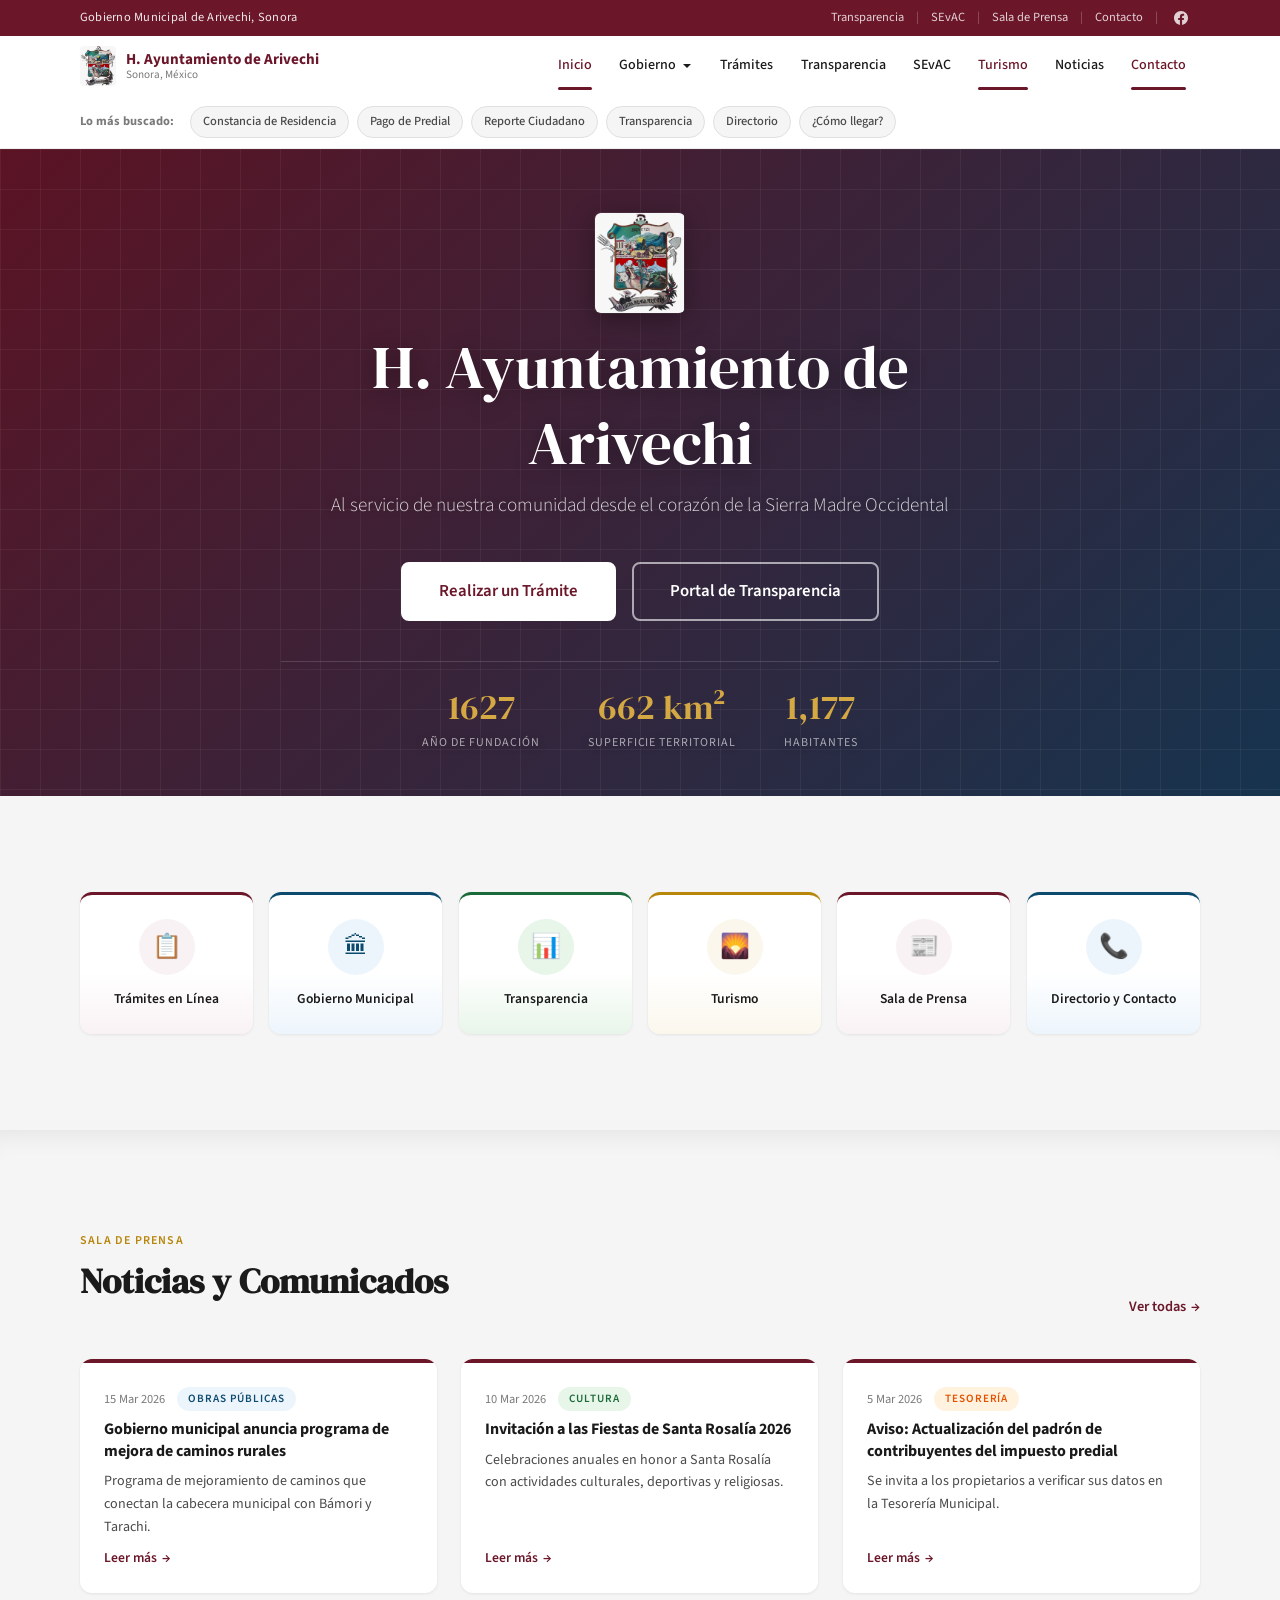
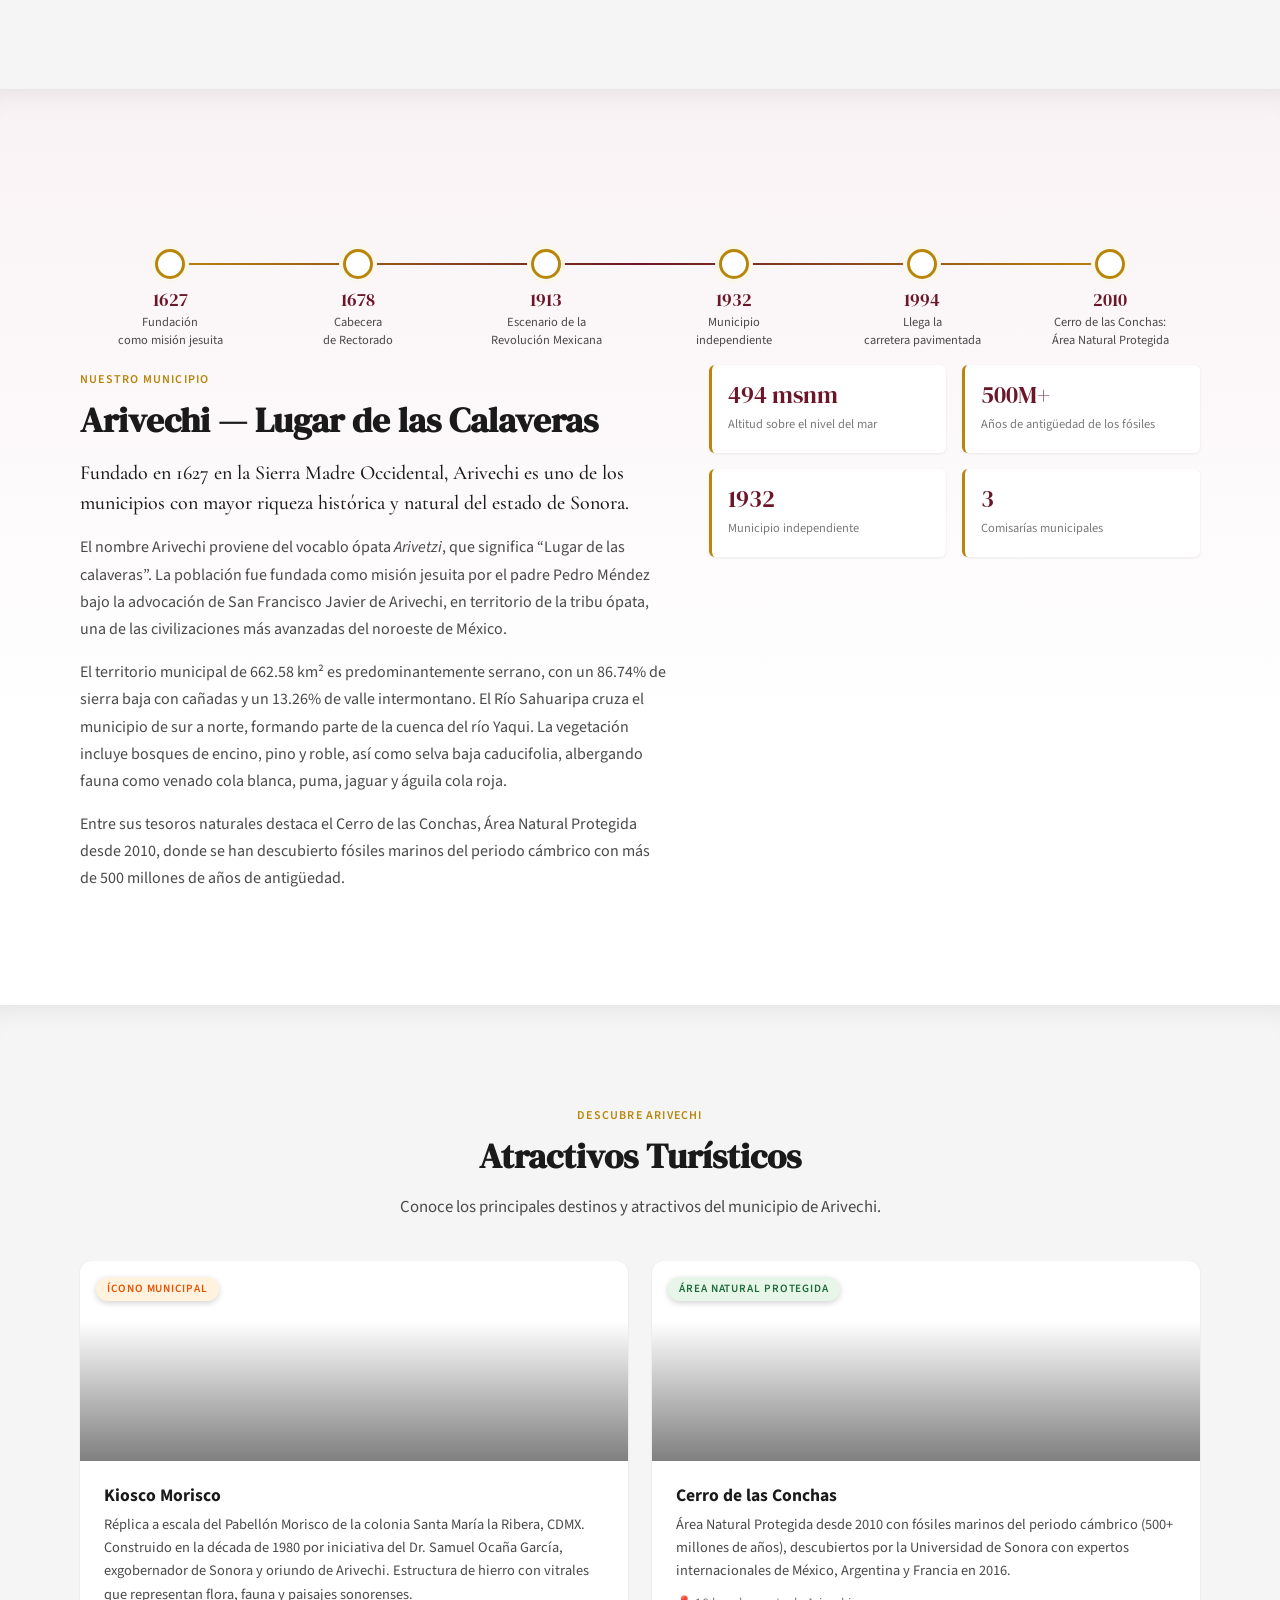
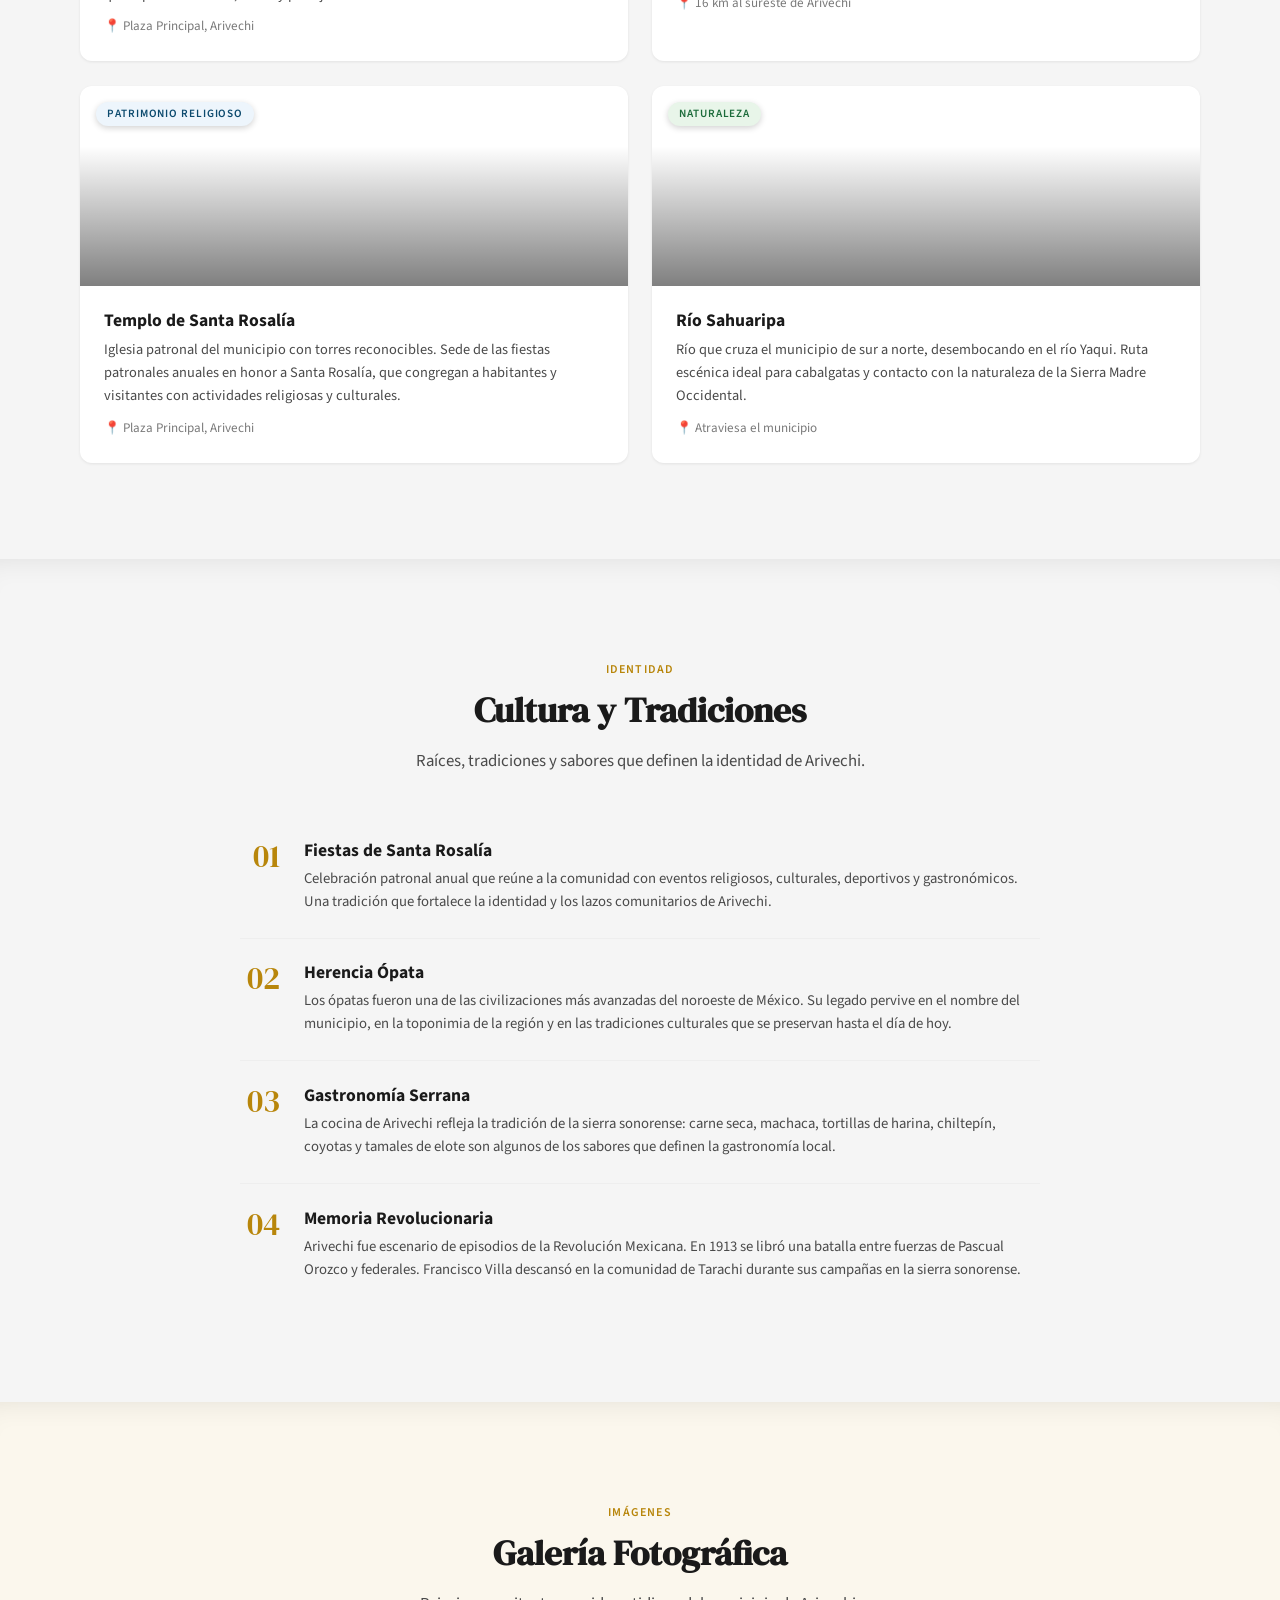
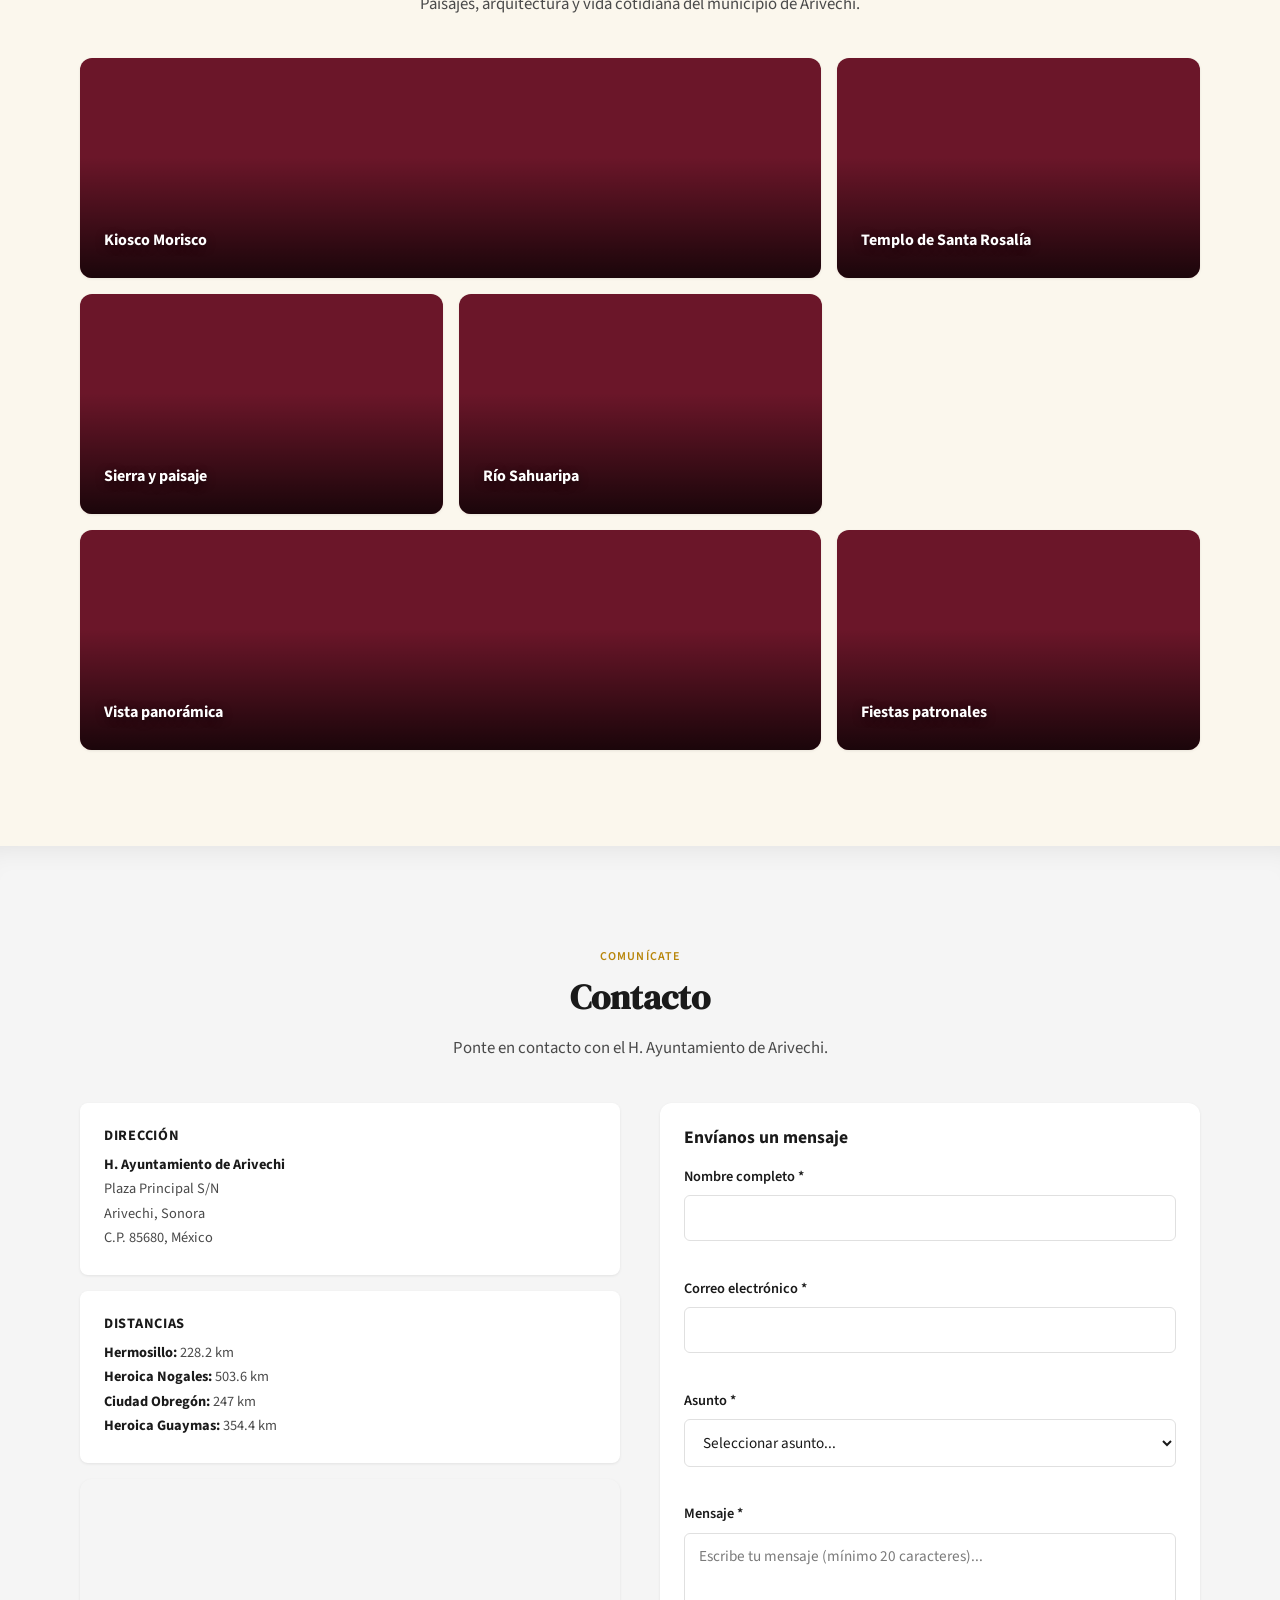
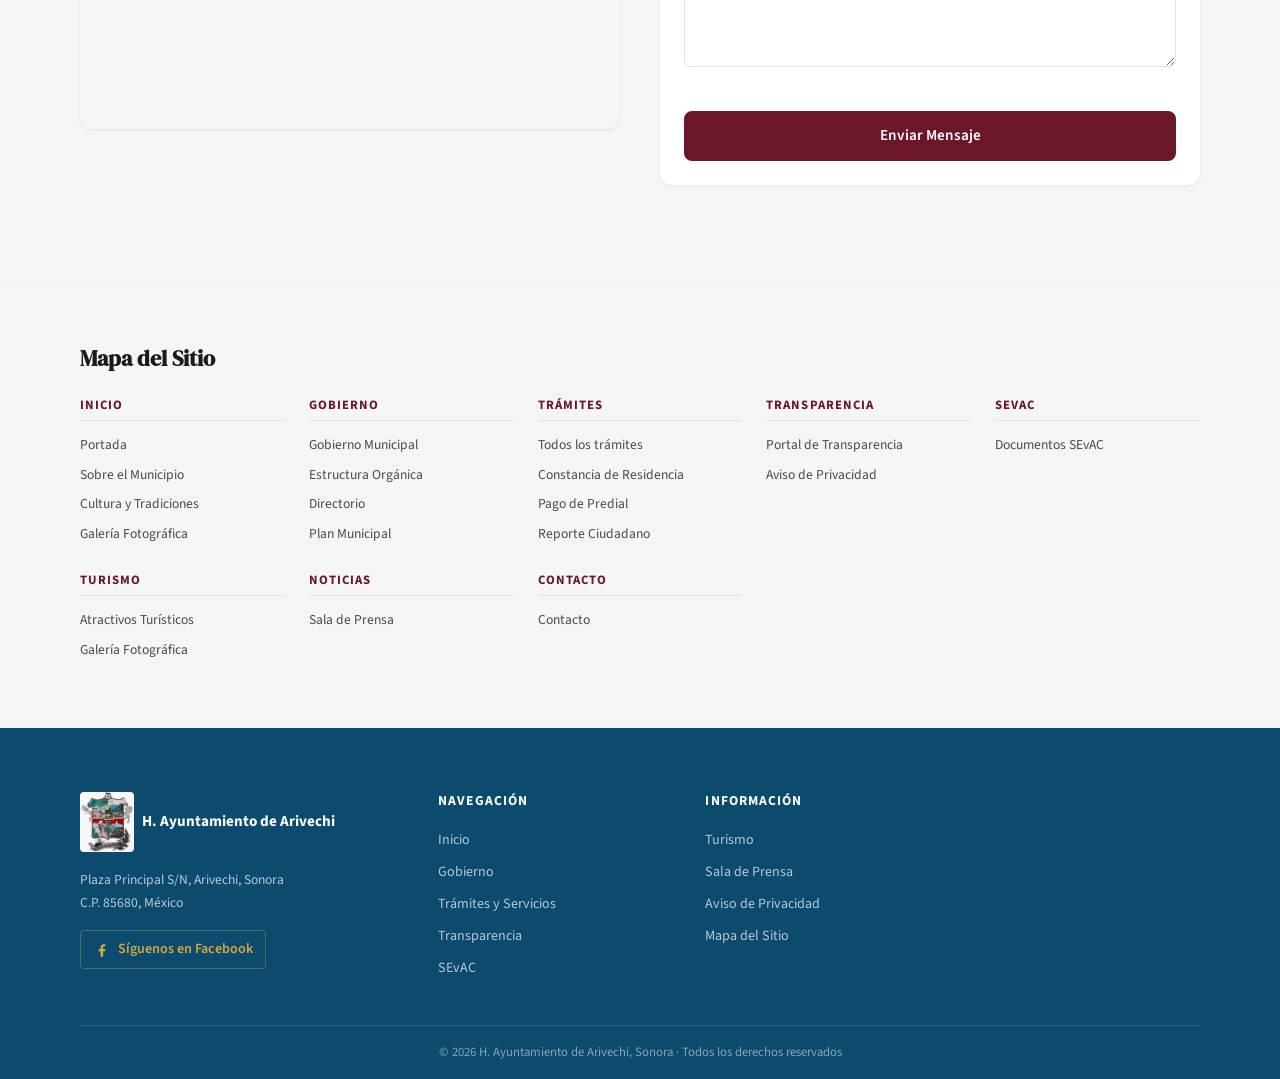
==== commit eb135775: "agregar icono Facebook visible en topbar Co-Authored-By: Claude Opus 4.7 <noreply@anthropic.com>" ====
--- a/index.html
+++ b/index.html
@@ -46,7 +46,9 @@
         <span class="topbar__sep">|</span>
         <a href="#contacto" class="topbar__link">Contacto</a>
         <span class="topbar__sep">|</span>
-        <a href="https://www.facebook.com/profile.php?id=100073040122918" target="_blank" class="topbar__link">Facebook</a>
+        <a href="https://www.facebook.com/profile.php?id=100073040122918" target="_blank" class="topbar__link topbar__facebook" aria-label="Facebook">
+          <svg width="16" height="16" viewBox="0 0 24 24" fill="currentColor"><path d="M24 12.073c0-6.627-5.373-12-12-12s-12 5.373-12 12c0 5.99 4.388 10.954 10.125 11.854v-8.385H7.078v-3.47h3.047V9.43c0-3.007 1.792-4.669 4.533-4.669 1.312 0 2.686.235 2.686.235v2.953H15.83c-1.491 0-1.956.925-1.956 1.874v2.25h3.328l-.532 3.47h-2.796v8.385C19.612 23.027 24 18.062 24 12.073z"/></svg>
+        </a>
       </nav>
     </div>
   </div>
--- a/css/nav-footer.css
+++ b/css/nav-footer.css
@@ -45,6 +45,23 @@
 
 .topbar__social:hover {
   color: var(--gob-gold);
+}
+
+.topbar__facebook {
+  display: inline-flex;
+  align-items: center;
+  margin-left: 4px;
+}
+
+.topbar__facebook svg {
+  width: 14px;
+  height: 14px;
+  fill: rgba(255,255,255,0.8);
+  transition: fill 0.3s;
+}
+
+.topbar__facebook:hover svg {
+  fill: #D4A843;
 }
 
 .topbar__sep {
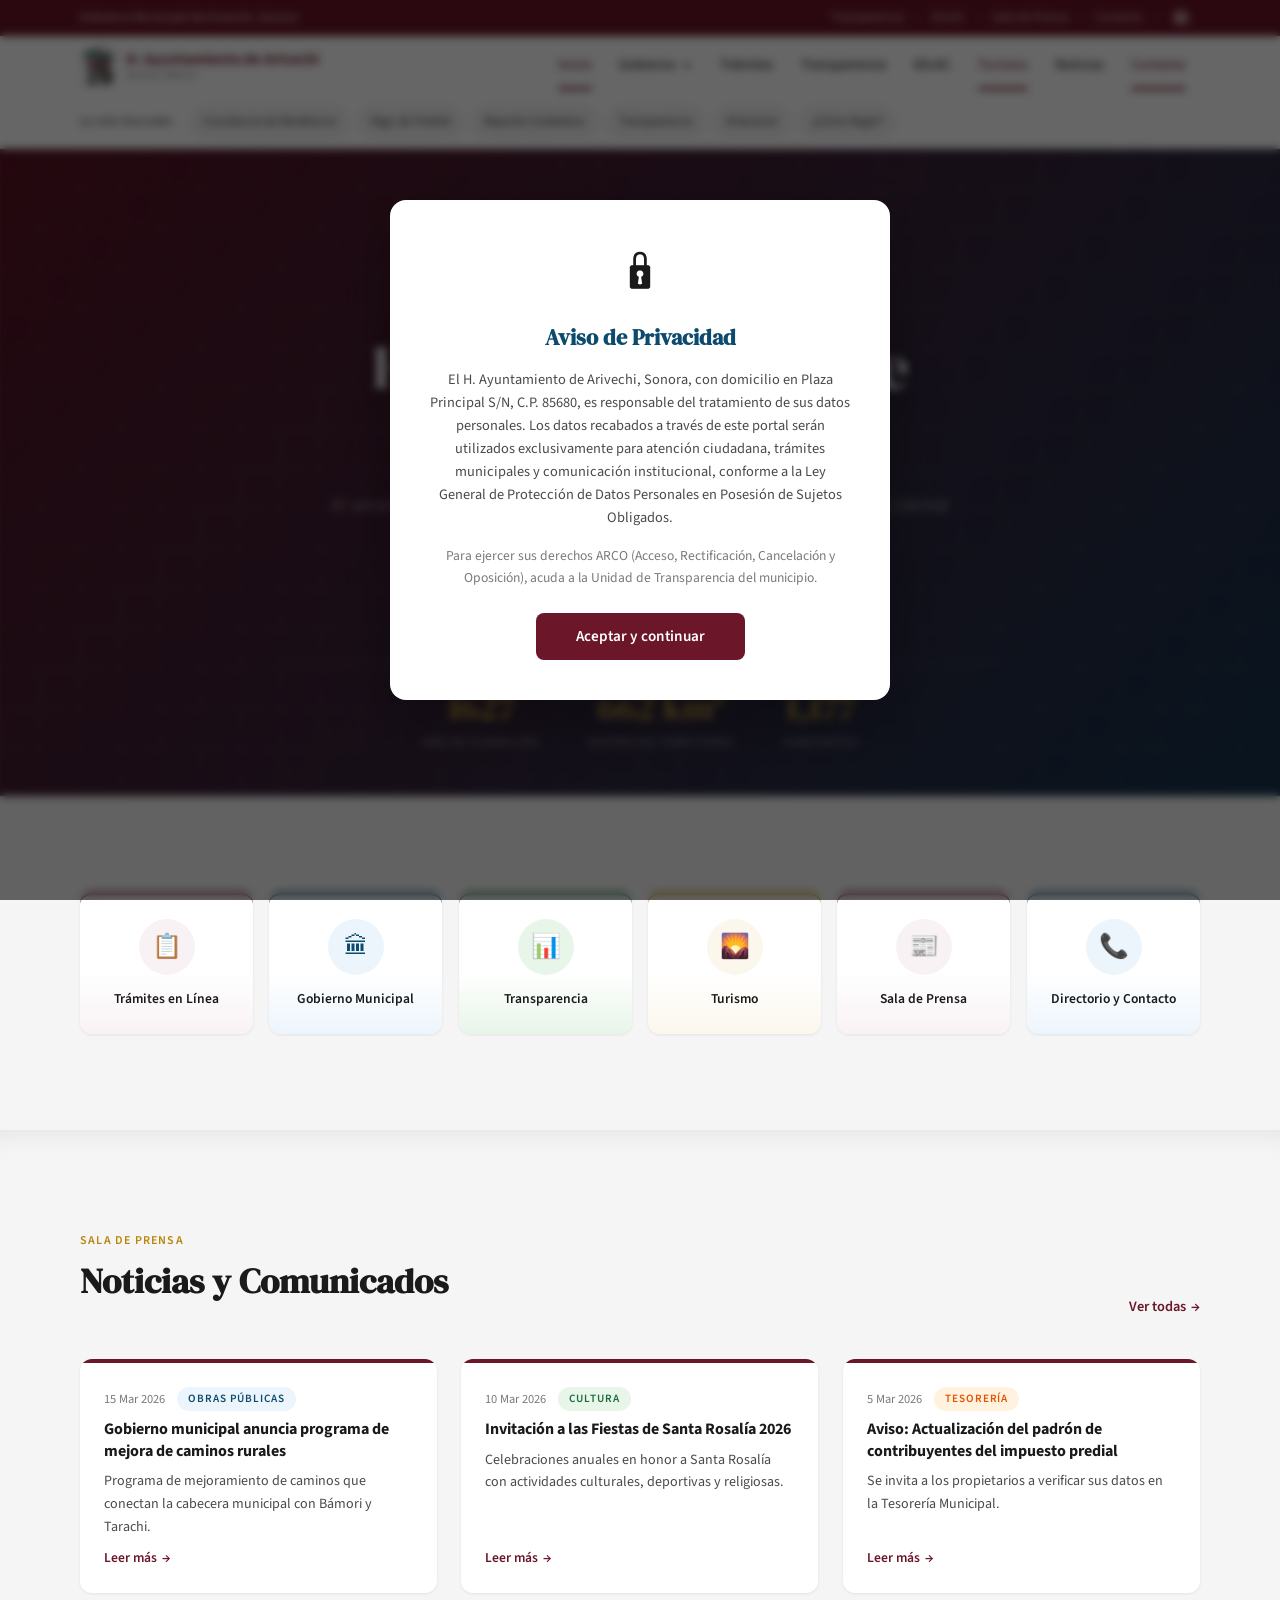
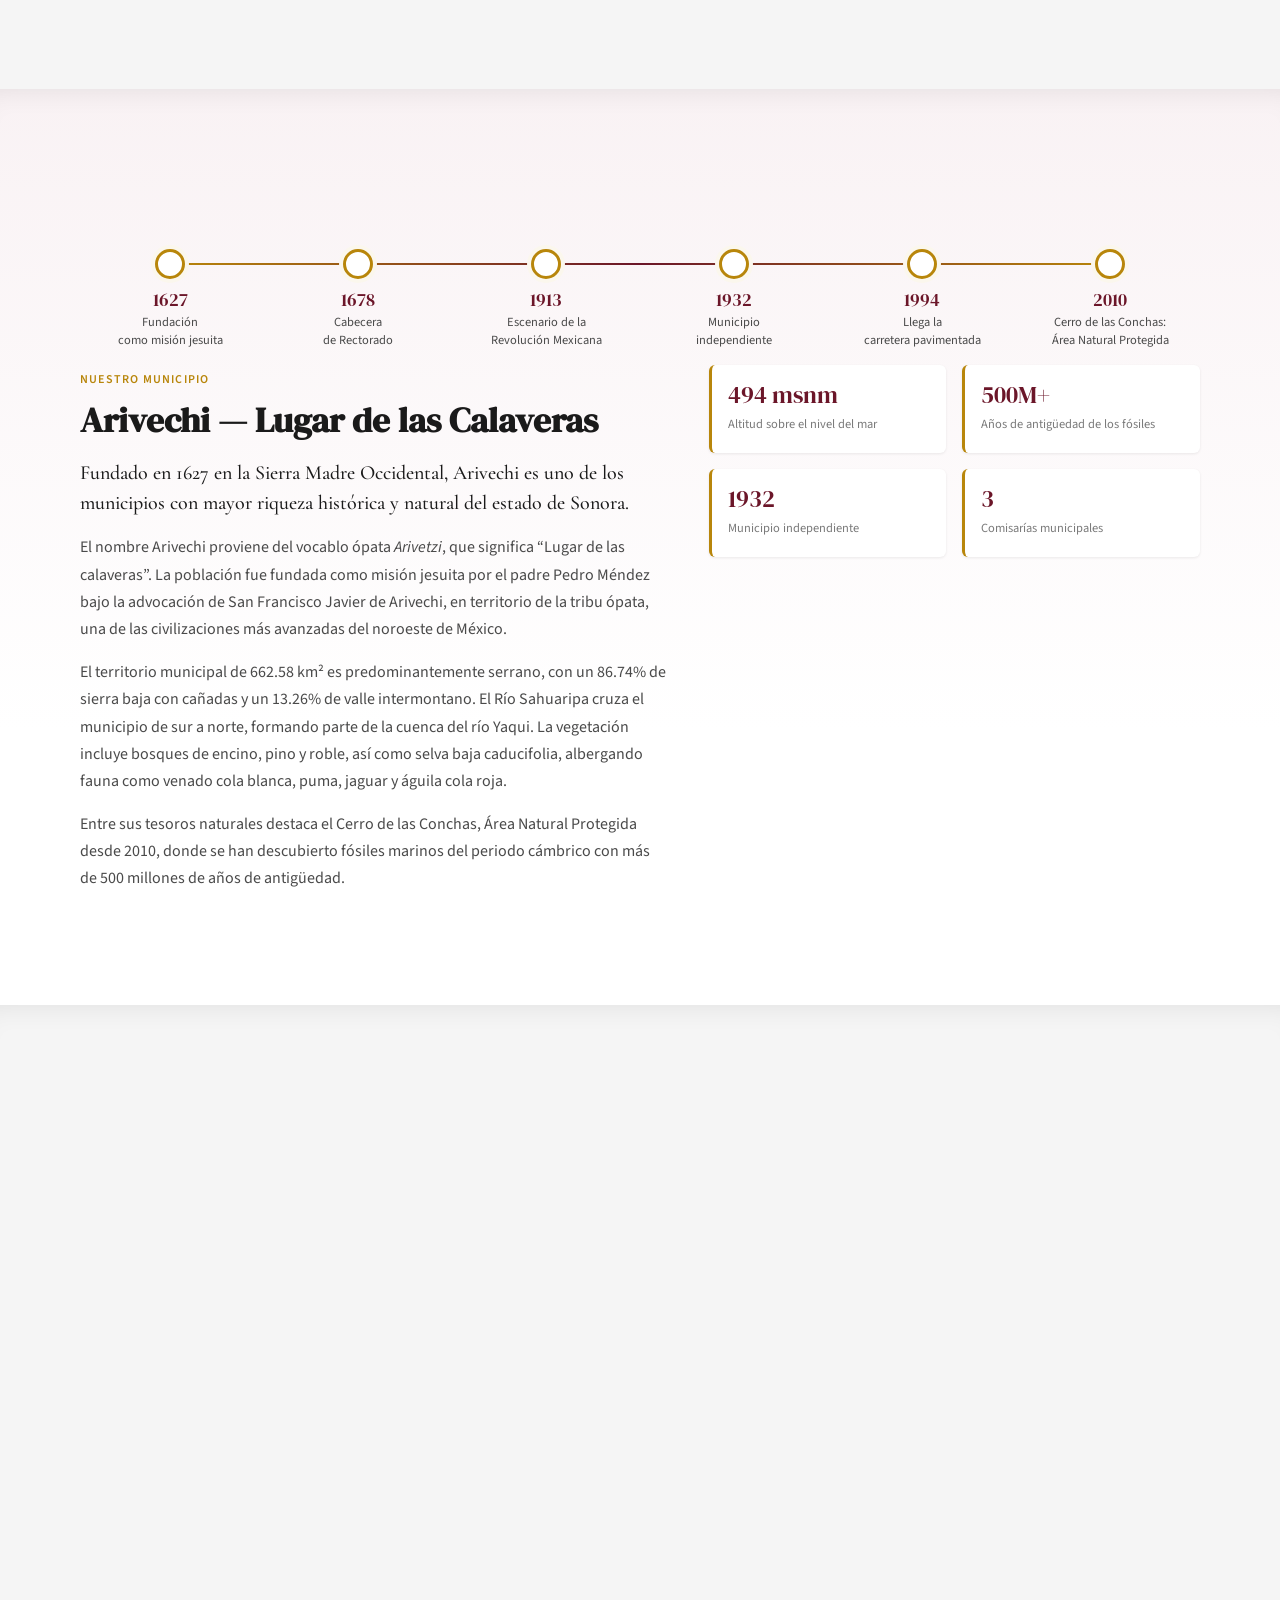
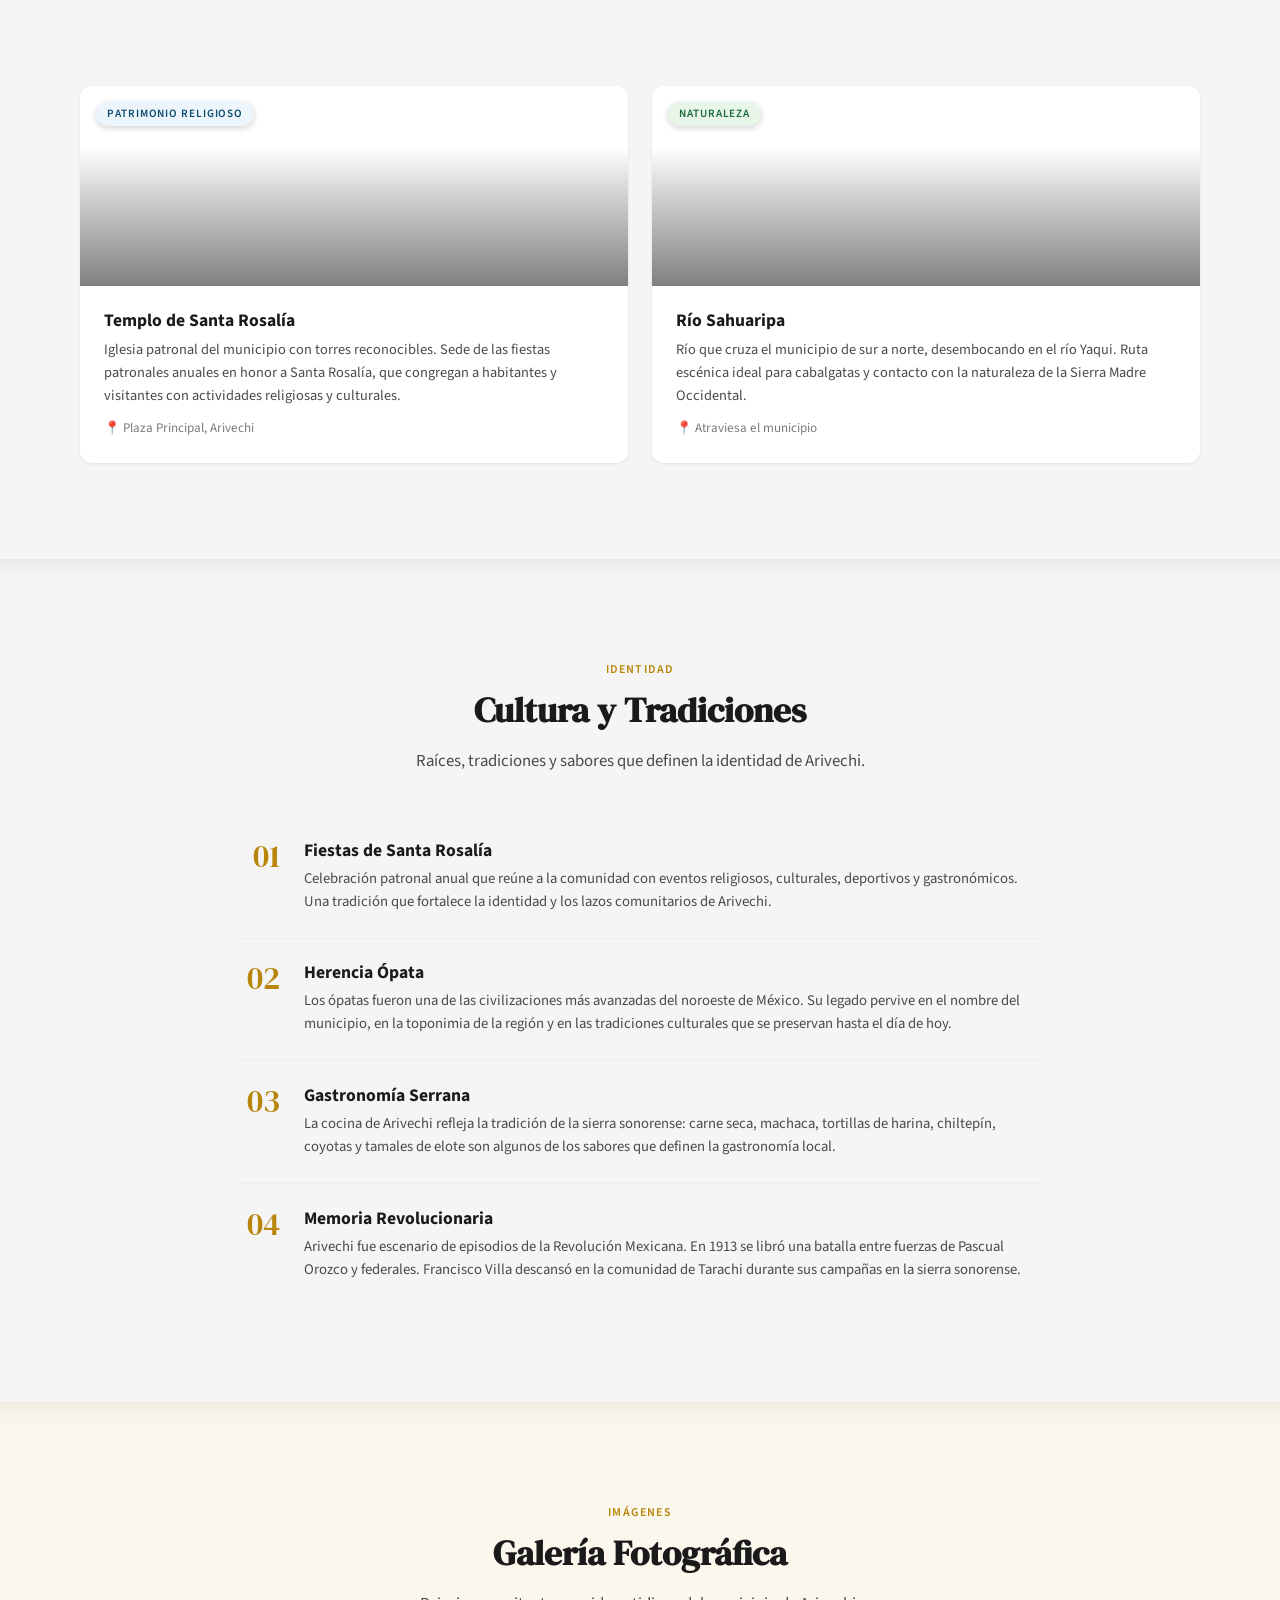
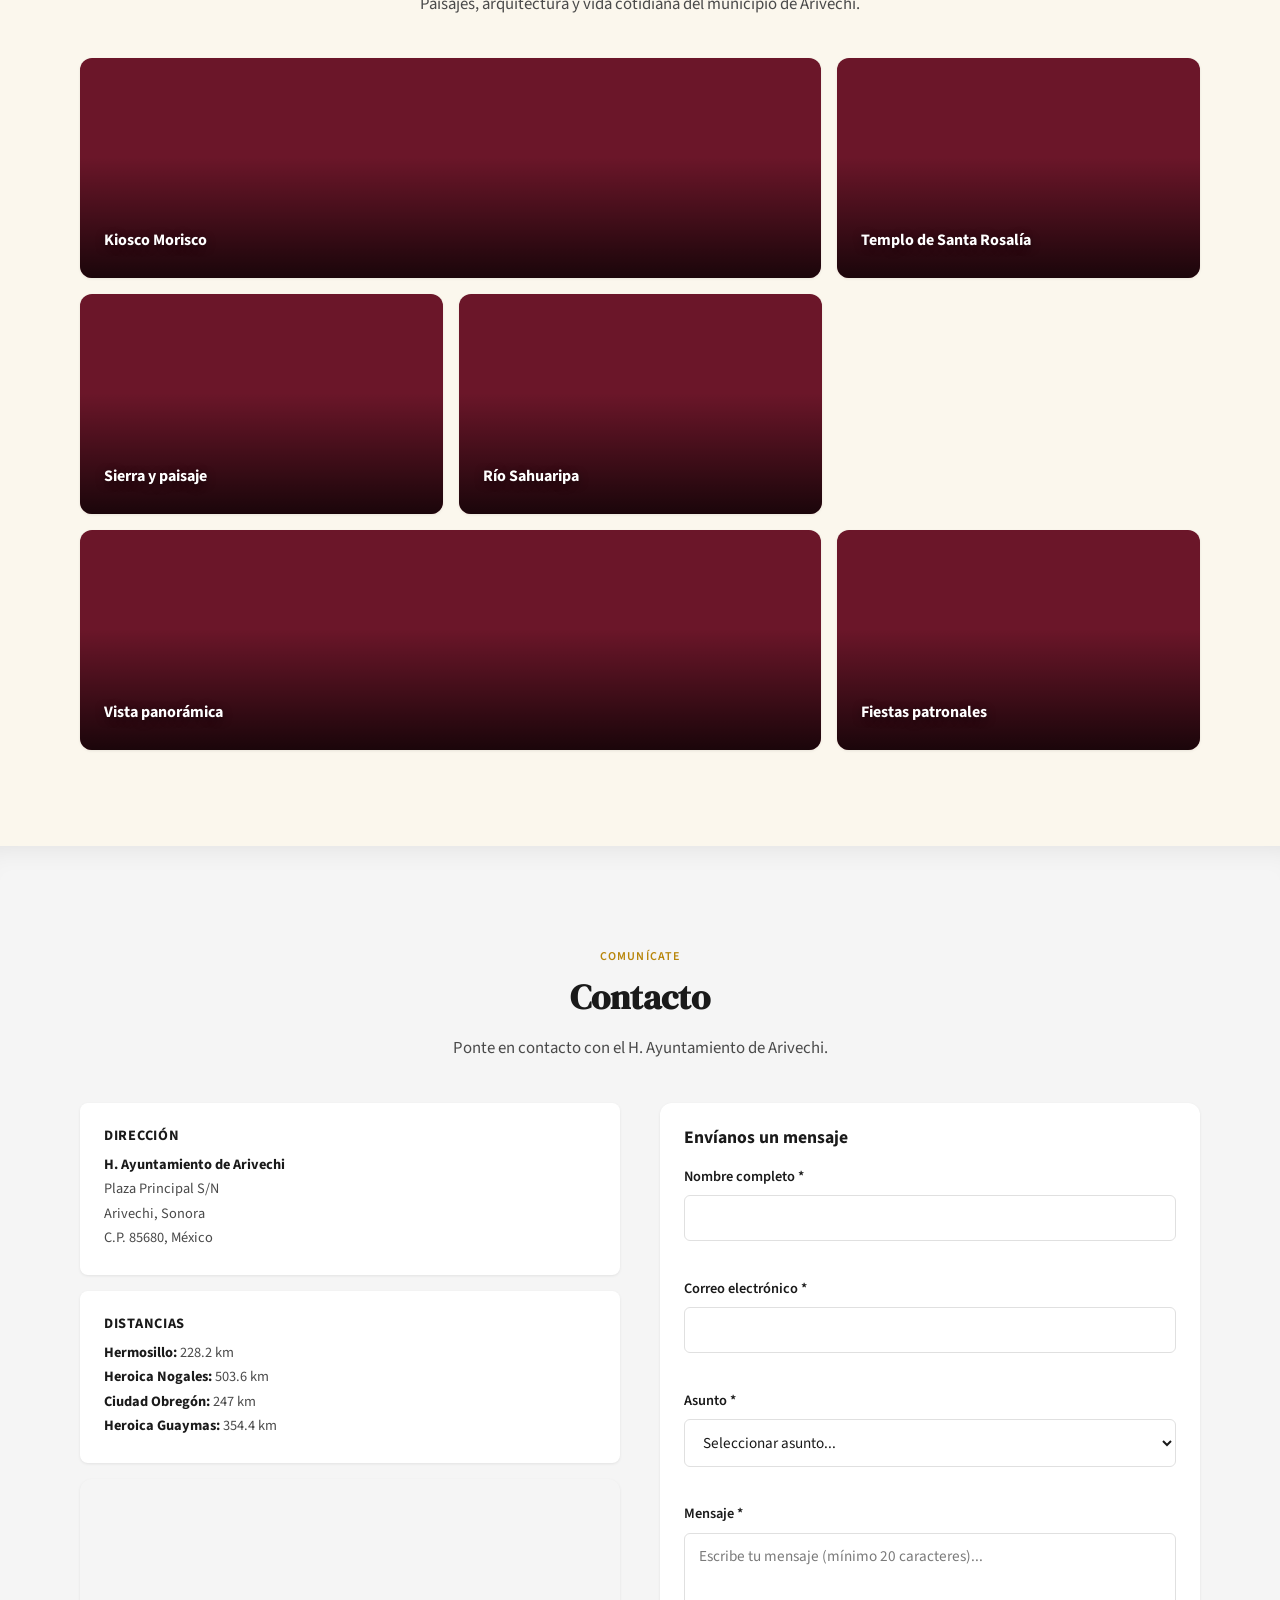
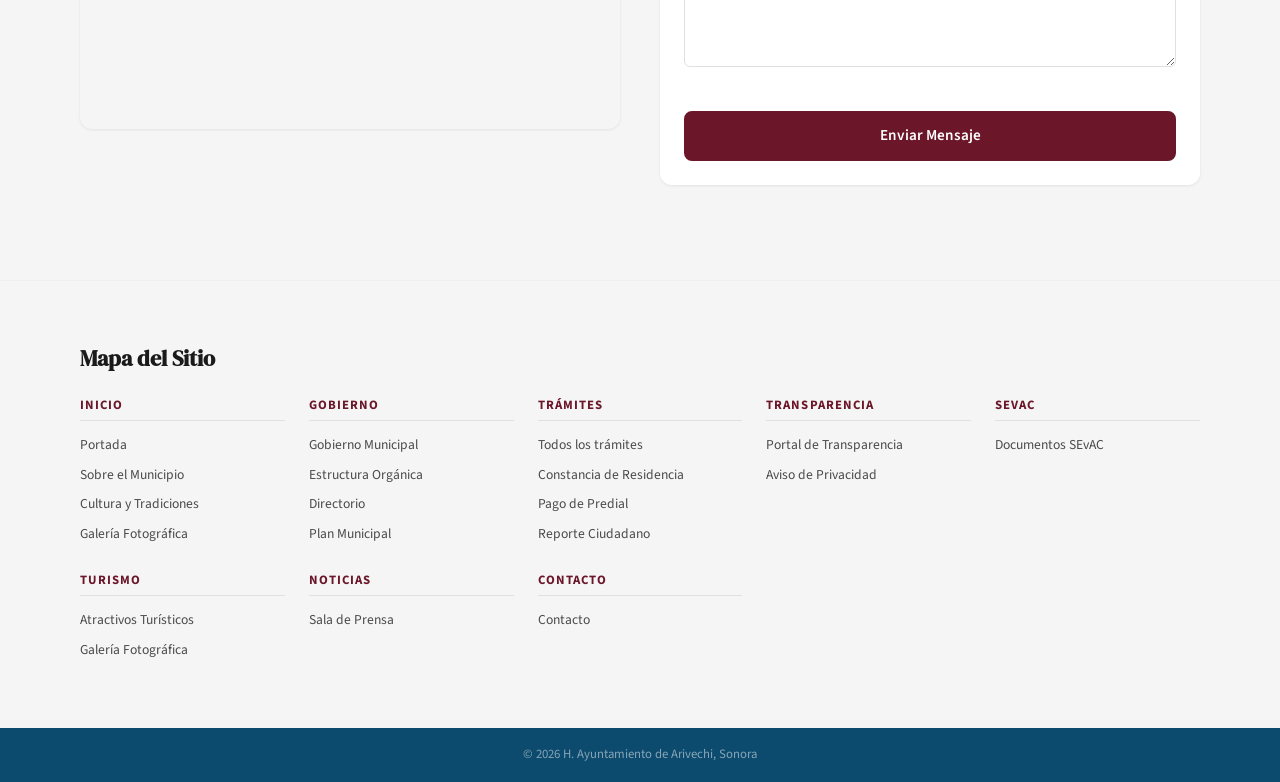
==== commit b1da9c23: "eliminar footer, agregar popup aviso de privacidad Co-Authored-By: Claude Opus 4.7 <noreply@anthropi" ====
--- a/index.html
+++ b/index.html
@@ -679,44 +679,29 @@
   </section>
 
   <!-- === FOOTER === -->
-  <footer class="footer">
-    <div class="container">
-      <div class="footer__grid">
-        <div class="footer__col">
-          <div class="footer__brand">
-            <img src="assets/images/escudo-arivechi.png" alt="Escudo de Arivechi" class="footer__escudo">
-            <span class="footer__brand-text">H. Ayuntamiento de Arivechi</span>
-          </div>
-          <address class="footer__address">
-            Plaza Principal S/N, Arivechi, Sonora<br>
-            C.P. 85680, México
-          </address>
-          <a href="https://www.facebook.com/profile.php?id=100073040122918" class="footer__social" target="_blank" rel="noopener noreferrer">
-            <svg class="footer__social-icon" viewBox="0 0 24 24" aria-hidden="true"><path d="M13.5 21v-7.5h2.5l.4-3h-2.9V8.6c0-.87.24-1.46 1.49-1.46H16.5V4.45C16.17 4.4 15.2 4.3 14.07 4.3c-2.36 0-3.97 1.44-3.97 4.08V10.5H7.5v3h2.6V21h3.4z"/></svg>
-            Síguenos en Facebook
-          </a>
-        </div>
-        <div class="footer__col">
-          <h3 class="footer__col-title">Navegación</h3>
-          <a href="index.html" class="footer__link">Inicio</a>
-          <a href="gobierno.html" class="footer__link">Gobierno</a>
-          <a href="tramites.html" class="footer__link">Trámites y Servicios</a>
-          <a href="transparencia.html" class="footer__link">Transparencia</a>
-          <a href="sevac.html" class="footer__link">SEvAC</a>
-        </div>
-        <div class="footer__col">
-          <h3 class="footer__col-title">Información</h3>
-          <a href="#turismo" class="footer__link">Turismo</a>
-          <a href="noticias.html" class="footer__link">Sala de Prensa</a>
-          <a href="transparencia.html#aviso-privacidad" class="footer__link">Aviso de Privacidad</a>
-          <a href="#mapa-sitio" class="footer__link">Mapa del Sitio</a>
-        </div>
-      </div>
-      <div class="footer__bottom">
-        <p class="footer__copyright">&copy; 2026 H. Ayuntamiento de Arivechi, Sonora &middot; Todos los derechos reservados</p>
-      </div>
+  <footer style="background:#0C4A6E; text-align:center; padding:1rem; font-size:0.8rem; color:rgba(255,255,255,0.5);">
+    &copy; 2026 H. Ayuntamiento de Arivechi, Sonora
+  </footer>
+
+  <!-- === AVISO DE PRIVACIDAD === -->
+  <div id="privacyOverlay" class="privacy-overlay">
+    <div class="privacy-popup">
+      <div class="privacy-popup__icon">🔒</div>
+      <h3 class="privacy-popup__title">Aviso de Privacidad</h3>
+      <p class="privacy-popup__text">
+        El H. Ayuntamiento de Arivechi, Sonora, con domicilio en Plaza Principal S/N, C.P. 85680,
+        es responsable del tratamiento de sus datos personales. Los datos recabados a través de este
+        portal serán utilizados exclusivamente para atención ciudadana, trámites municipales y
+        comunicación institucional, conforme a la Ley General de Protección de Datos Personales en
+        Posesión de Sujetos Obligados.
+      </p>
+      <p class="privacy-popup__text" style="font-size:0.85rem; color:#7A7A7A;">
+        Para ejercer sus derechos ARCO (Acceso, Rectificación, Cancelación y Oposición),
+        acuda a la Unidad de Transparencia del municipio.
+      </p>
+      <button id="acceptPrivacy" class="privacy-popup__btn">Aceptar y continuar</button>
     </div>
-  </footer>
+  </div>
 
 </body>
 </html>
--- a/css/globals.css
+++ b/css/globals.css
@@ -844,3 +844,69 @@
     padding-right: var(--sp-lg);
   }
 }
+
+/* === AVISO DE PRIVACIDAD (POPUP) === */
+.privacy-overlay {
+  position: fixed;
+  inset: 0;
+  background: rgba(0,0,0,0.6);
+  backdrop-filter: blur(4px);
+  -webkit-backdrop-filter: blur(4px);
+  display: flex;
+  align-items: center;
+  justify-content: center;
+  z-index: 99999;
+  padding: 1rem;
+}
+
+.privacy-overlay.hidden {
+  display: none;
+}
+
+.privacy-popup {
+  background: #FFFFFF;
+  border-radius: 16px;
+  padding: 2.5rem;
+  max-width: 500px;
+  width: 100%;
+  text-align: center;
+  box-shadow: 0 20px 60px rgba(0,0,0,0.3);
+  animation: fadeInUp 0.4s ease-out;
+}
+
+.privacy-popup__icon {
+  font-size: 2.5rem;
+  margin-bottom: 1rem;
+}
+
+.privacy-popup__title {
+  font-family: 'DM Serif Display', Georgia, serif;
+  font-size: 1.4rem;
+  color: #0C4A6E;
+  margin-bottom: 1rem;
+}
+
+.privacy-popup__text {
+  font-size: 0.9rem;
+  color: #4A4A4A;
+  line-height: 1.6;
+  margin-bottom: 1rem;
+}
+
+.privacy-popup__btn {
+  background: #6B1629;
+  color: #FFFFFF;
+  border: none;
+  padding: 0.8rem 2.5rem;
+  font-family: 'Source Sans 3', sans-serif;
+  font-size: 0.95rem;
+  font-weight: 600;
+  border-radius: 8px;
+  cursor: pointer;
+  transition: background 0.3s;
+  margin-top: 0.5rem;
+}
+
+.privacy-popup__btn:hover {
+  background: #8C2038;
+}
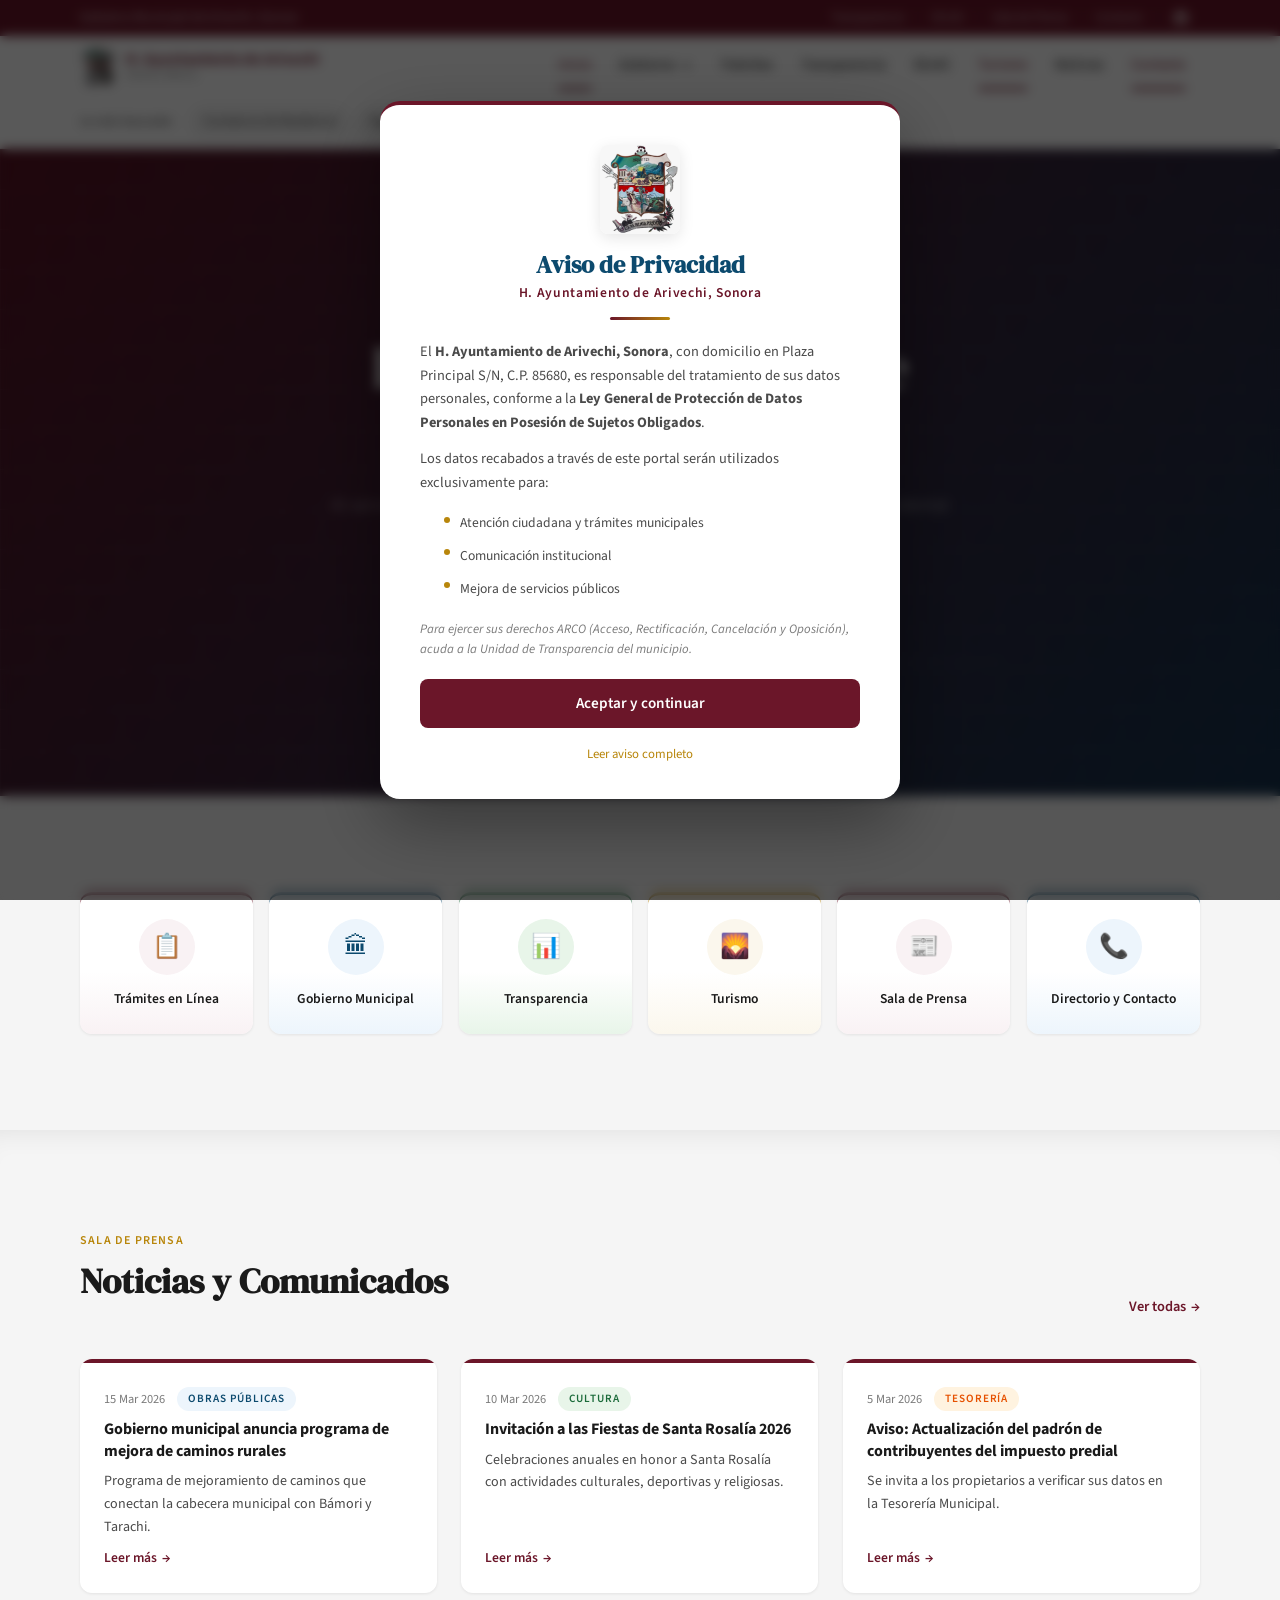
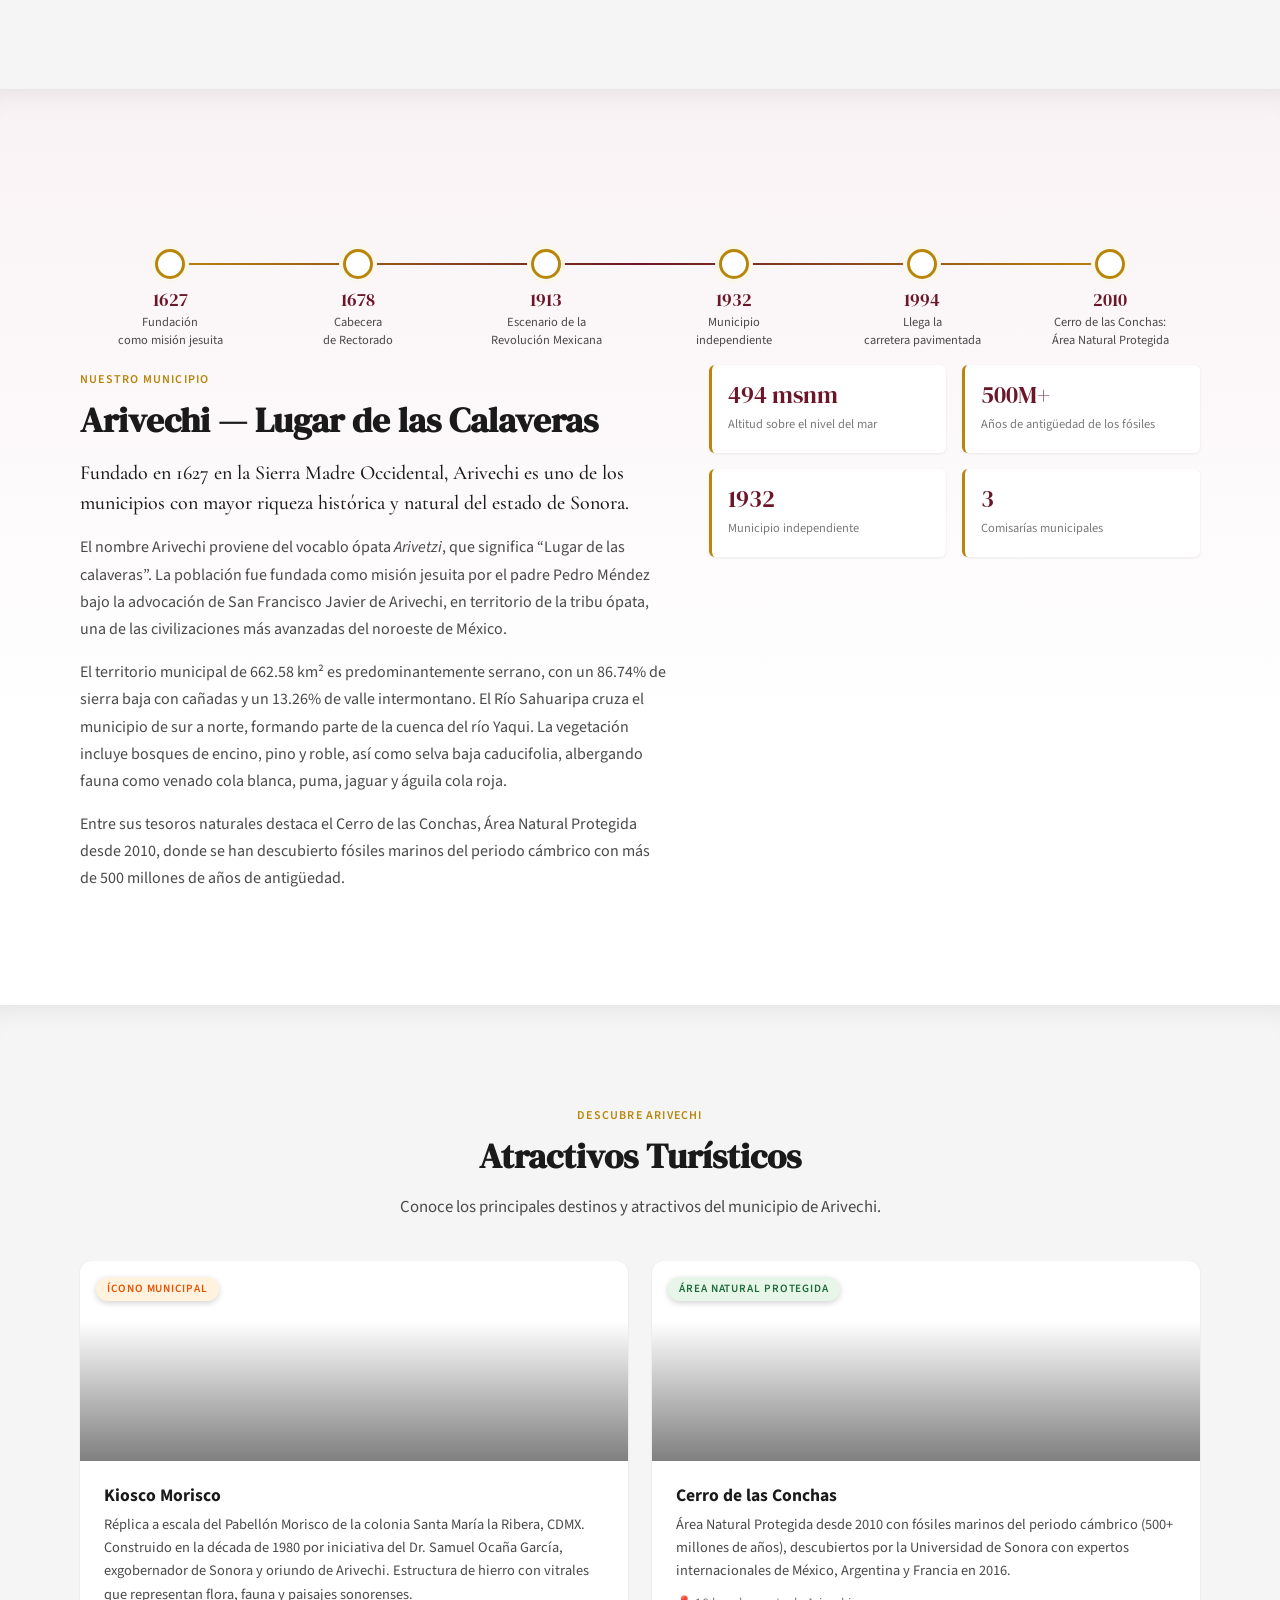
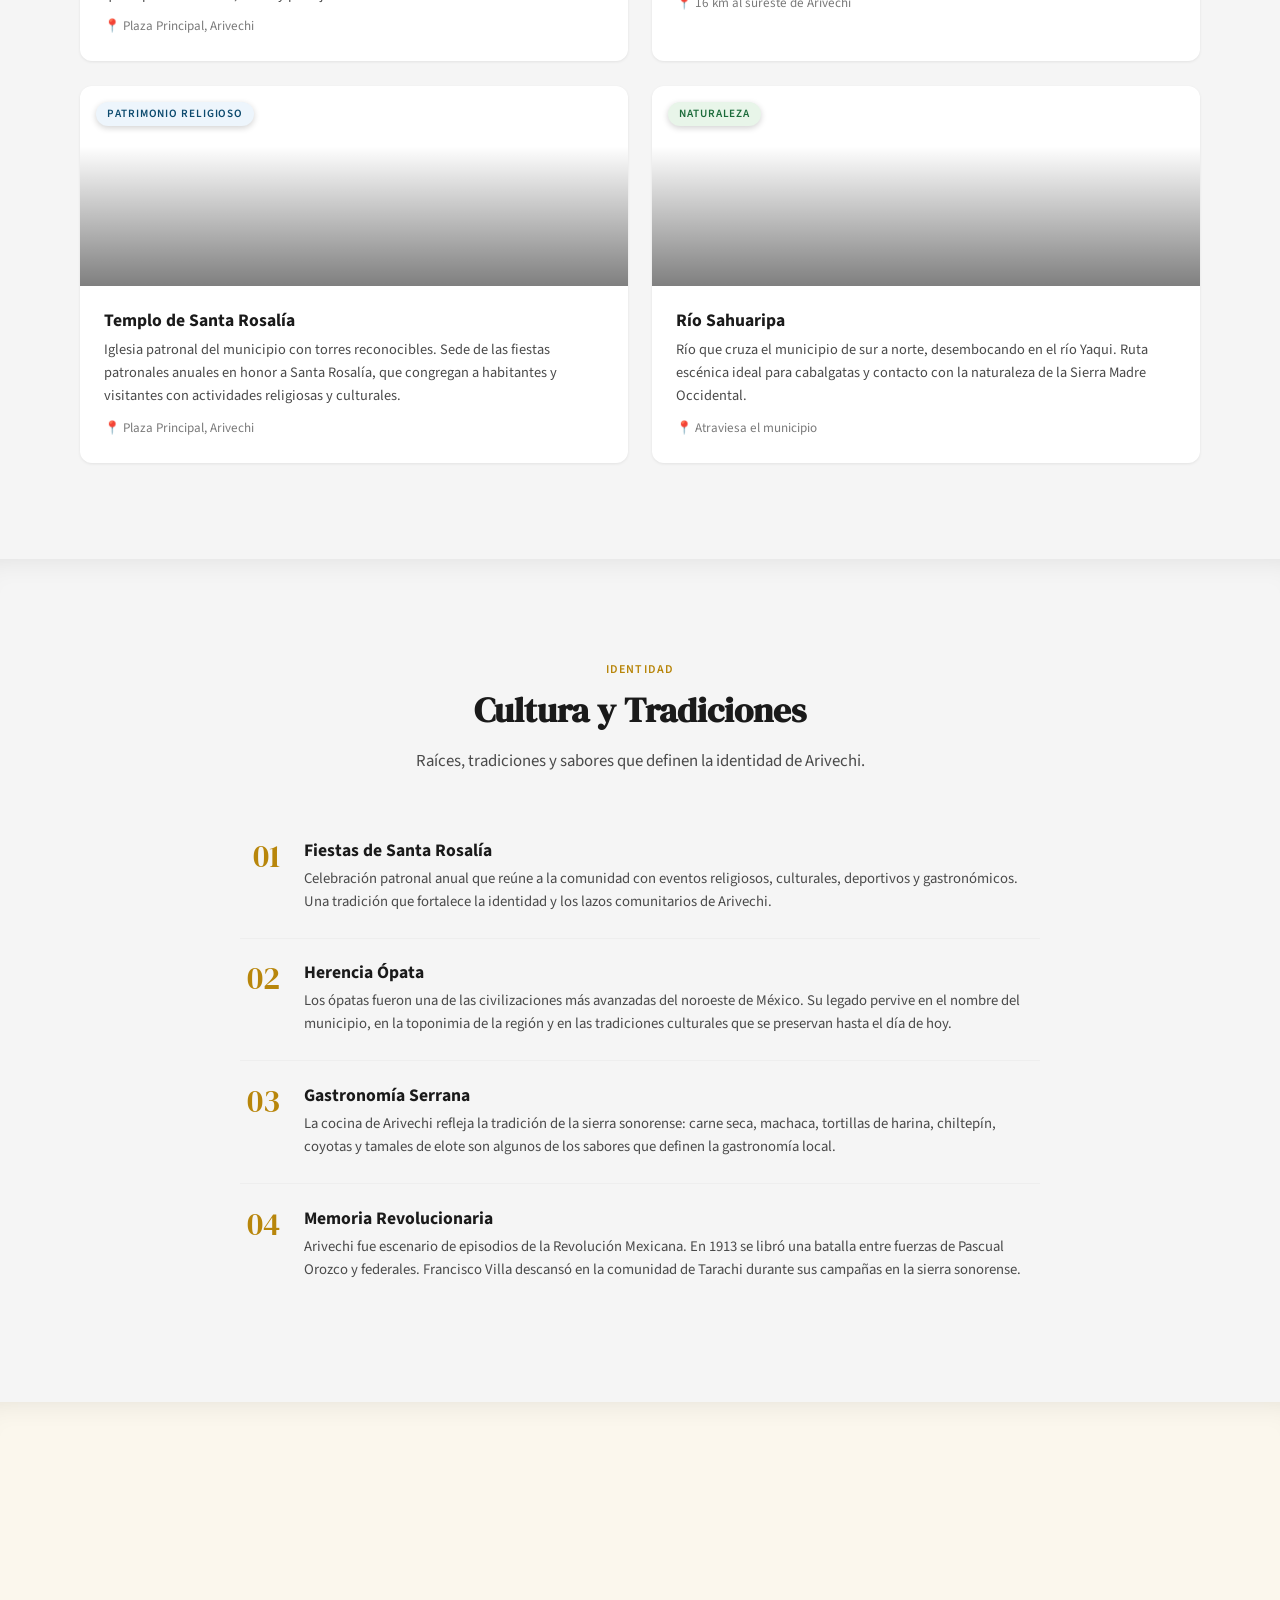
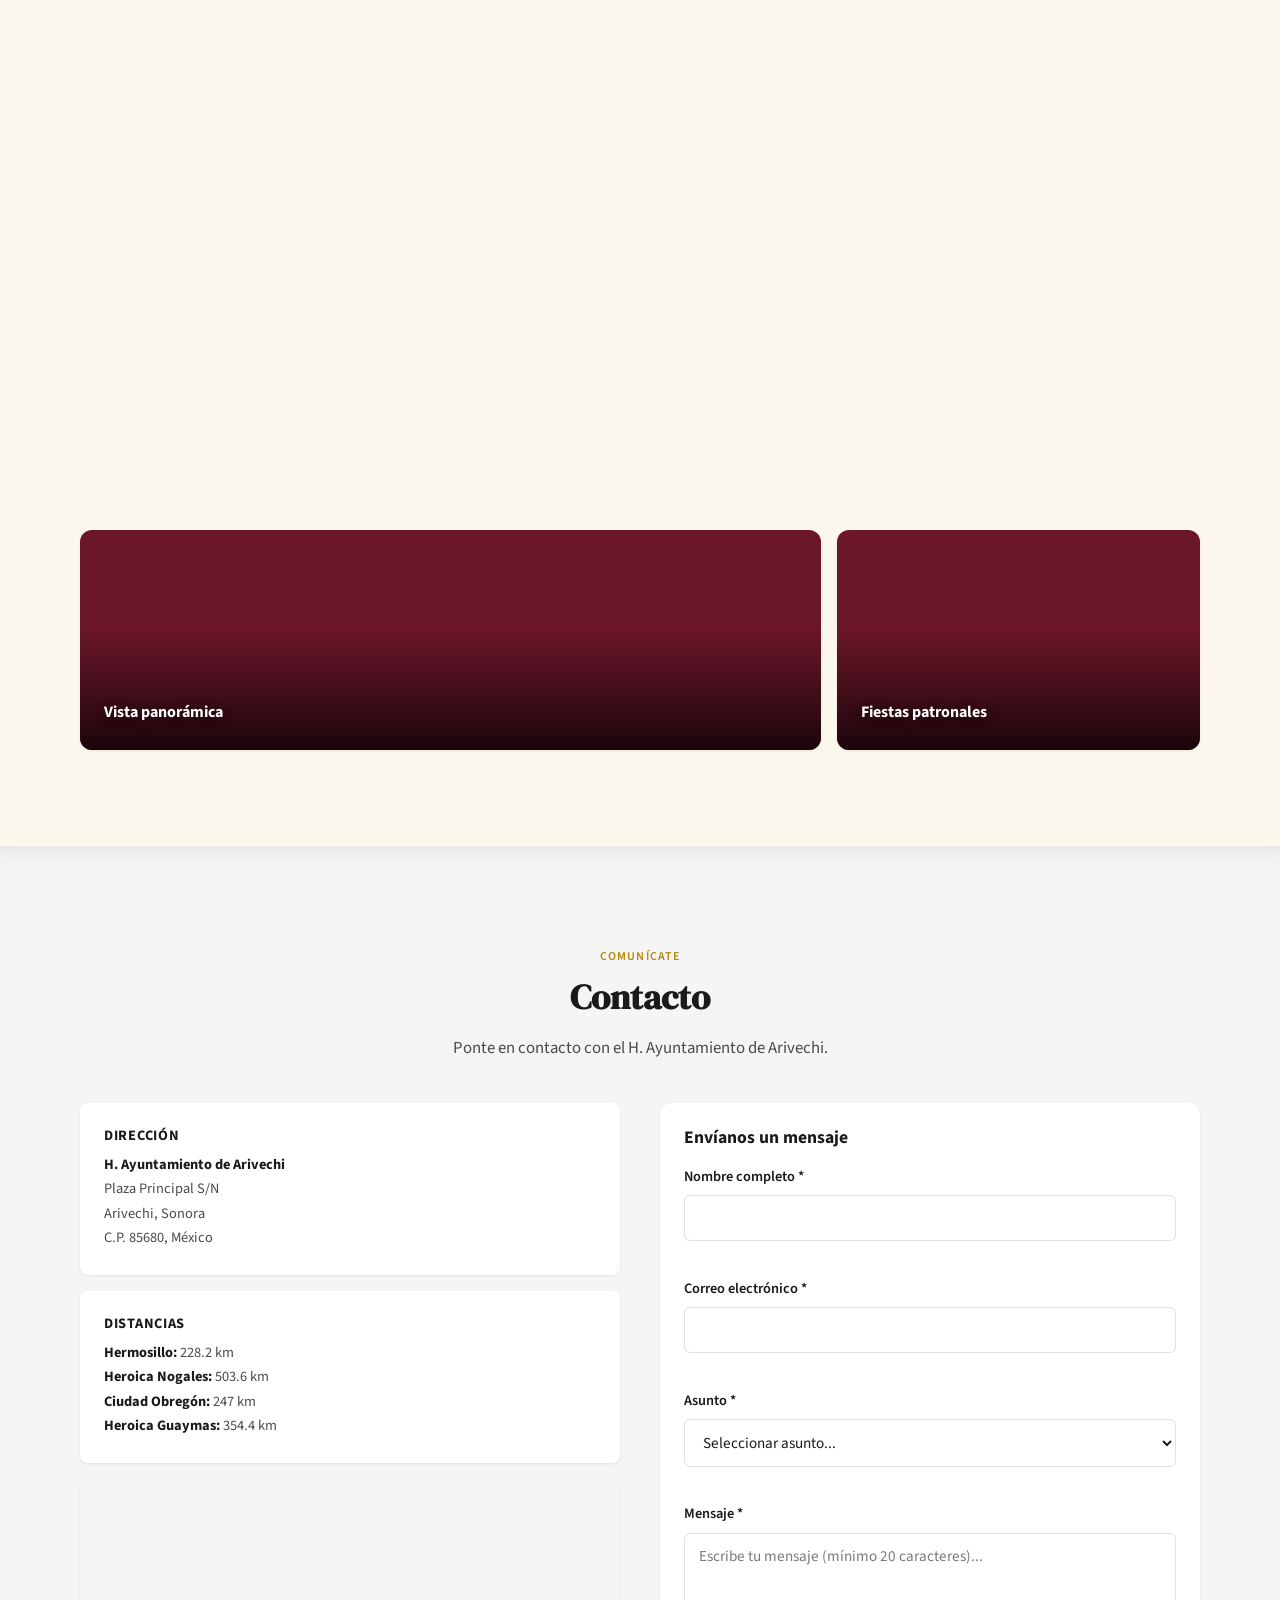
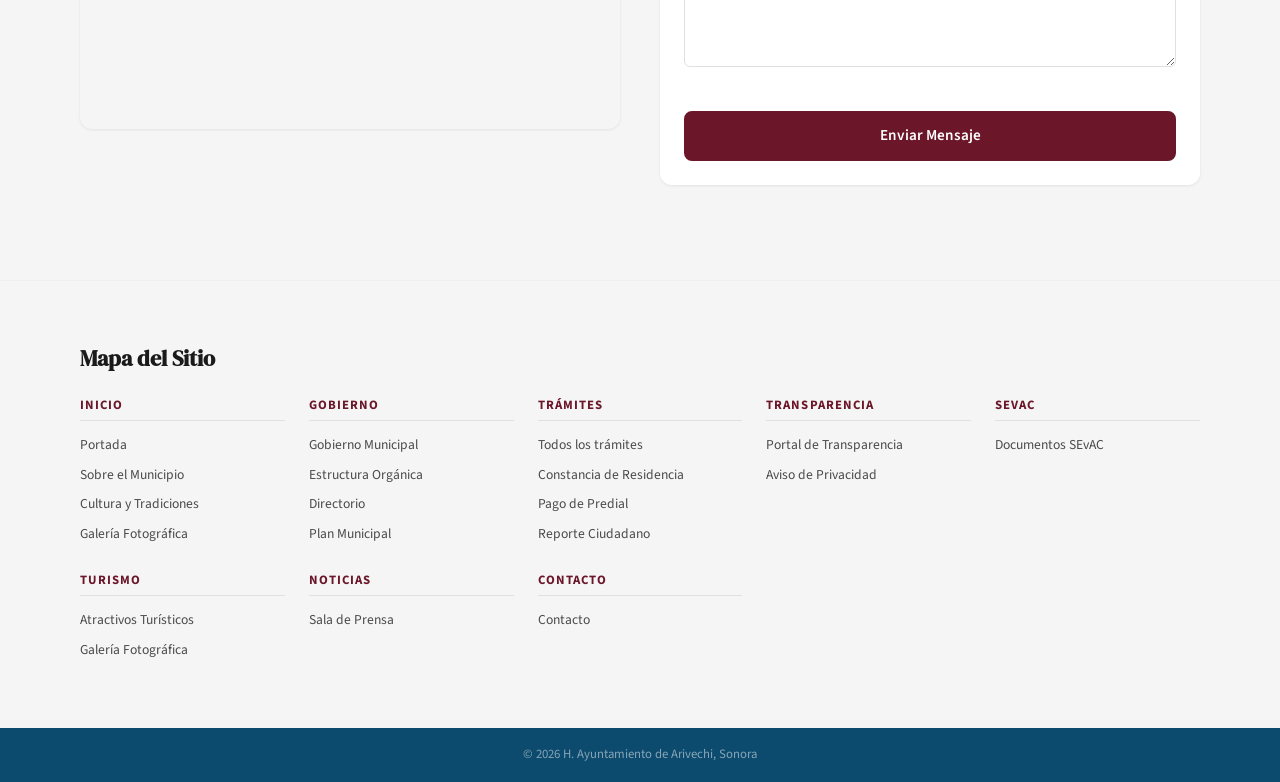
==== commit 30d9a034: "mejorar popup aviso de privacidad con escudo y diseño Co-Authored-By: Claude Opus 4.7 <noreply@anthr" ====
--- a/index.html
+++ b/index.html
@@ -686,20 +686,29 @@
   <!-- === AVISO DE PRIVACIDAD === -->
   <div id="privacyOverlay" class="privacy-overlay">
     <div class="privacy-popup">
-      <div class="privacy-popup__icon">🔒</div>
+      <img src="assets/images/escudo-arivechi.png" alt="Escudo de Arivechi" class="privacy-popup__escudo">
       <h3 class="privacy-popup__title">Aviso de Privacidad</h3>
+      <h4 class="privacy-popup__subtitle">H. Ayuntamiento de Arivechi, Sonora</h4>
+      <div class="privacy-popup__divider"></div>
       <p class="privacy-popup__text">
-        El H. Ayuntamiento de Arivechi, Sonora, con domicilio en Plaza Principal S/N, C.P. 85680,
-        es responsable del tratamiento de sus datos personales. Los datos recabados a través de este
-        portal serán utilizados exclusivamente para atención ciudadana, trámites municipales y
-        comunicación institucional, conforme a la Ley General de Protección de Datos Personales en
-        Posesión de Sujetos Obligados.
+        El <strong>H. Ayuntamiento de Arivechi, Sonora</strong>, con domicilio en Plaza Principal S/N,
+        C.P. 85680, es responsable del tratamiento de sus datos personales, conforme a la
+        <strong>Ley General de Protección de Datos Personales en Posesión de Sujetos Obligados</strong>.
       </p>
-      <p class="privacy-popup__text" style="font-size:0.85rem; color:#7A7A7A;">
+      <p class="privacy-popup__text">
+        Los datos recabados a través de este portal serán utilizados exclusivamente para:
+      </p>
+      <ul class="privacy-popup__list">
+        <li>Atención ciudadana y trámites municipales</li>
+        <li>Comunicación institucional</li>
+        <li>Mejora de servicios públicos</li>
+      </ul>
+      <p class="privacy-popup__arco">
         Para ejercer sus derechos ARCO (Acceso, Rectificación, Cancelación y Oposición),
         acuda a la Unidad de Transparencia del municipio.
       </p>
       <button id="acceptPrivacy" class="privacy-popup__btn">Aceptar y continuar</button>
+      <a href="transparencia.html#aviso-privacidad" class="privacy-popup__link">Leer aviso completo</a>
     </div>
   </div>
 
--- a/css/globals.css
+++ b/css/globals.css
@@ -849,9 +849,9 @@
 .privacy-overlay {
   position: fixed;
   inset: 0;
-  background: rgba(0,0,0,0.6);
-  backdrop-filter: blur(4px);
-  -webkit-backdrop-filter: blur(4px);
+  background: rgba(0,0,0,0.65);
+  backdrop-filter: blur(6px);
+  -webkit-backdrop-filter: blur(6px);
   display: flex;
   align-items: center;
   justify-content: center;
@@ -865,48 +865,135 @@
 
 .privacy-popup {
   background: #FFFFFF;
-  border-radius: 16px;
-  padding: 2.5rem;
-  max-width: 500px;
+  border-radius: 20px;
+  padding: 2.5rem 2.5rem 2rem;
+  max-width: 520px;
   width: 100%;
   text-align: center;
-  box-shadow: 0 20px 60px rgba(0,0,0,0.3);
-  animation: fadeInUp 0.4s ease-out;
-}
-
-.privacy-popup__icon {
-  font-size: 2.5rem;
-  margin-bottom: 1rem;
+  box-shadow: 0 25px 70px rgba(0,0,0,0.35);
+  animation: fadeInUp 0.5s ease-out;
+  border-top: 4px solid #6B1629;
+  max-height: 90vh;
+  overflow-y: auto;
+}
+
+.privacy-popup__escudo {
+  width: 80px;
+  height: auto;
+  margin: 0 auto 1rem;
+  display: block;
+  border-radius: 8px;
+  box-shadow: 0 4px 15px rgba(0,0,0,0.1);
 }
 
 .privacy-popup__title {
   font-family: 'DM Serif Display', Georgia, serif;
-  font-size: 1.4rem;
+  font-size: 1.5rem;
   color: #0C4A6E;
+  margin-bottom: 0.25rem;
+}
+
+.privacy-popup__subtitle {
+  font-family: 'Source Sans 3', sans-serif;
+  font-size: 0.85rem;
+  font-weight: 600;
+  color: #6B1629;
+  letter-spacing: 0.05em;
   margin-bottom: 1rem;
+}
+
+.privacy-popup__divider {
+  width: 60px;
+  height: 3px;
+  background: linear-gradient(90deg, #6B1629, #B8860B);
+  margin: 0 auto 1.25rem;
+  border-radius: 2px;
 }
 
 .privacy-popup__text {
   font-size: 0.9rem;
   color: #4A4A4A;
-  line-height: 1.6;
-  margin-bottom: 1rem;
+  line-height: 1.65;
+  margin-bottom: 0.75rem;
+  text-align: left;
+}
+
+.privacy-popup__list {
+  text-align: left;
+  margin: 0 0 1rem 1.5rem;
+  list-style: none;
+}
+
+.privacy-popup__list li {
+  font-size: 0.85rem;
+  color: #4A4A4A;
+  padding: 0.3rem 0;
+  position: relative;
+  padding-left: 1rem;
+}
+
+.privacy-popup__list li::before {
+  content: '';
+  position: absolute;
+  left: 0;
+  top: 0.65rem;
+  width: 6px;
+  height: 6px;
+  background: #B8860B;
+  border-radius: 50%;
+}
+
+.privacy-popup__arco {
+  font-size: 0.8rem;
+  color: #7A7A7A;
+  line-height: 1.5;
+  margin-bottom: 1.25rem;
+  text-align: left;
+  font-style: italic;
 }
 
 .privacy-popup__btn {
   background: #6B1629;
   color: #FFFFFF;
   border: none;
-  padding: 0.8rem 2.5rem;
+  padding: 0.85rem 2.5rem;
   font-family: 'Source Sans 3', sans-serif;
   font-size: 0.95rem;
   font-weight: 600;
   border-radius: 8px;
   cursor: pointer;
-  transition: background 0.3s;
-  margin-top: 0.5rem;
+  transition: all 0.3s;
+  width: 100%;
+  margin-bottom: 0.75rem;
 }
 
 .privacy-popup__btn:hover {
   background: #8C2038;
-}
+  box-shadow: 0 4px 15px rgba(107,22,41,0.3);
+}
+
+.privacy-popup__link {
+  display: inline-block;
+  font-size: 0.8rem;
+  color: #B8860B;
+  text-decoration: none;
+  transition: color 0.3s;
+}
+
+.privacy-popup__link:hover {
+  color: #6B1629;
+  text-decoration: underline;
+}
+
+@media (max-width: 480px) {
+  .privacy-popup {
+    padding: 1.5rem;
+    border-radius: 16px;
+  }
+  .privacy-popup__escudo {
+    width: 60px;
+  }
+  .privacy-popup__title {
+    font-size: 1.25rem;
+  }
+}
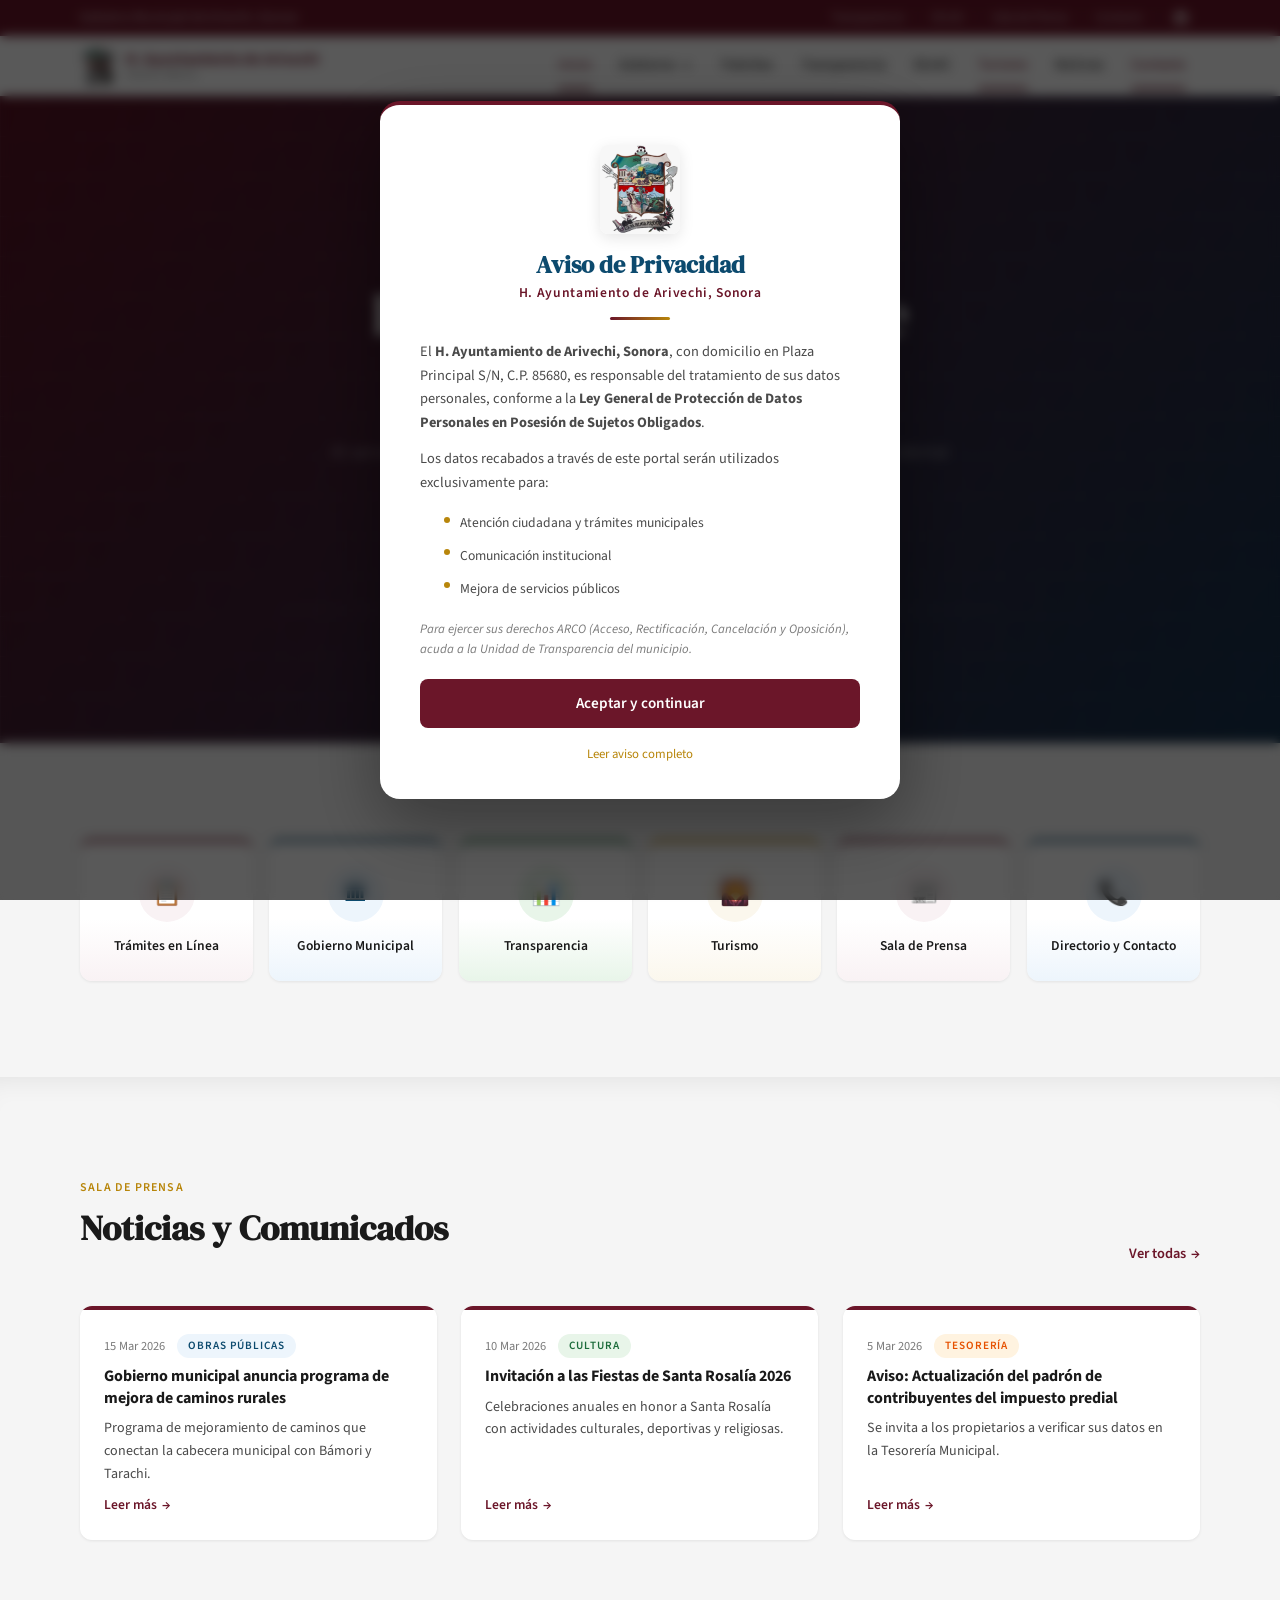
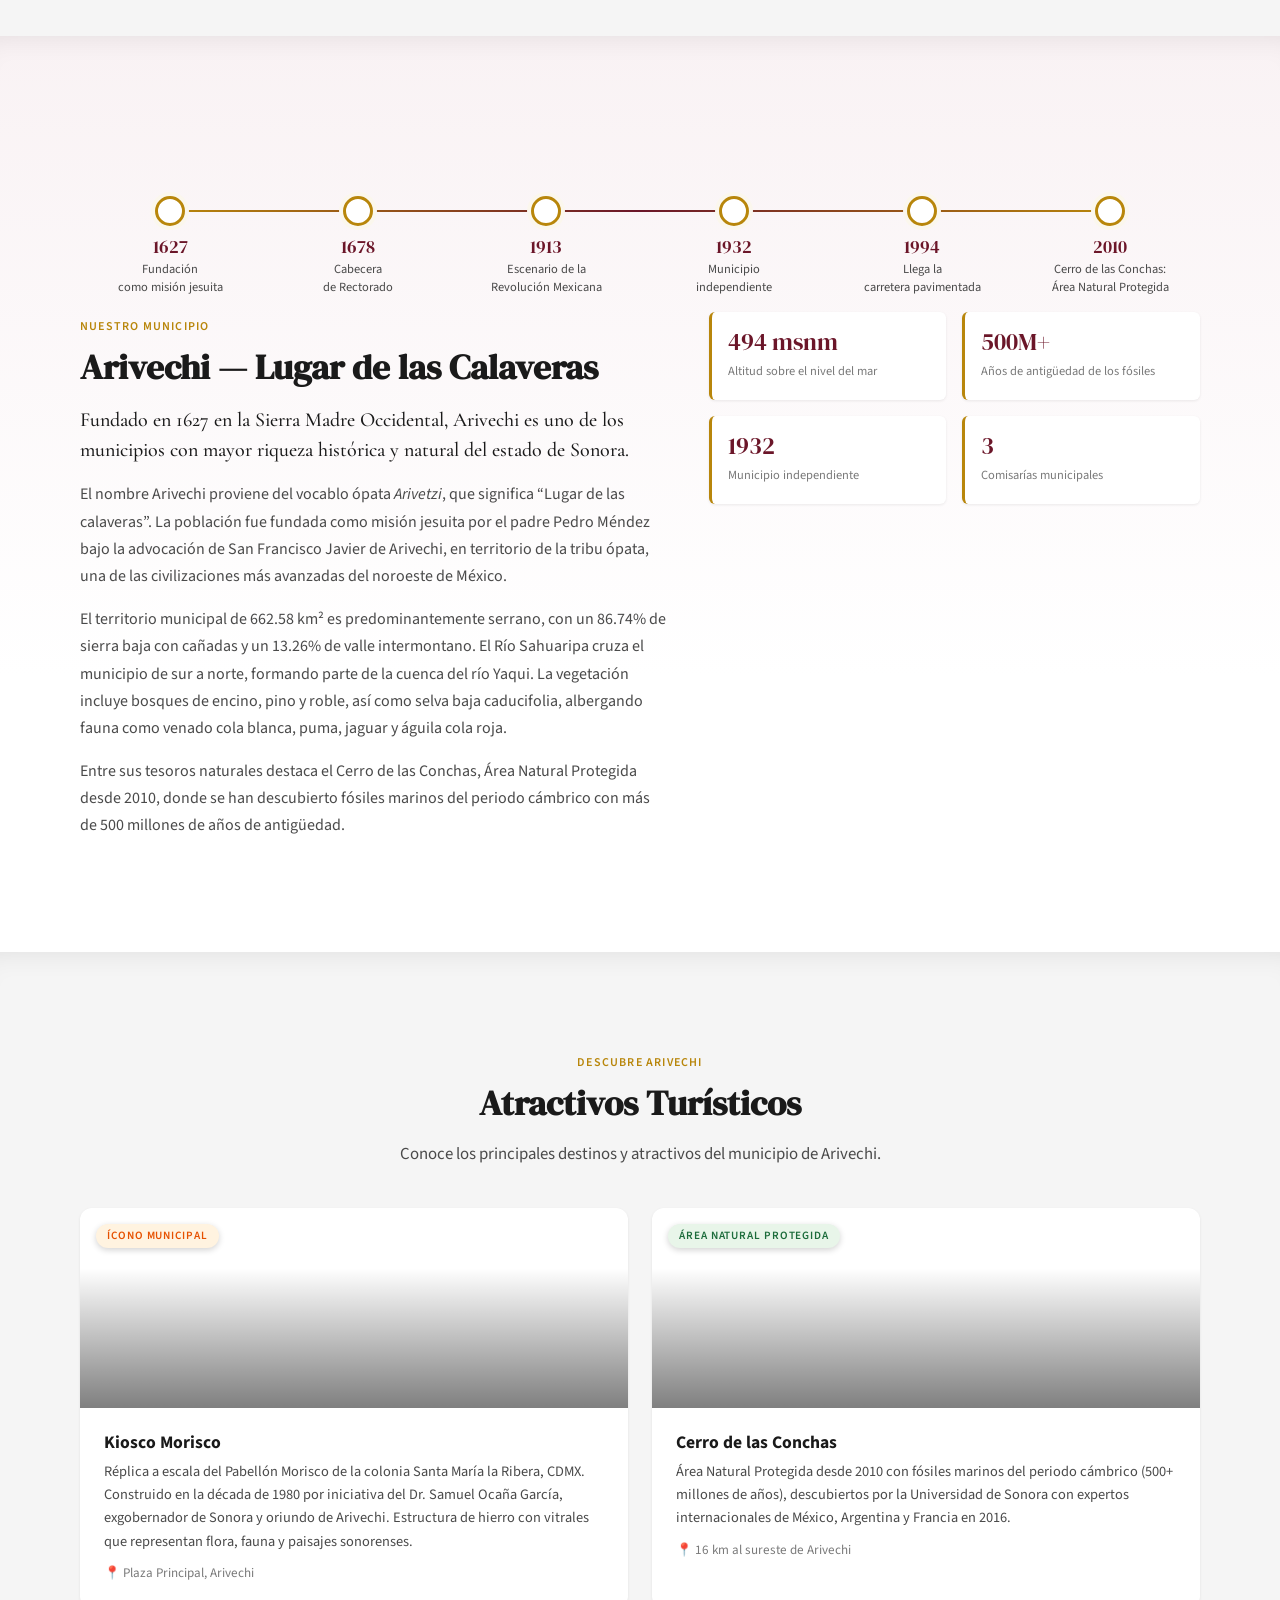
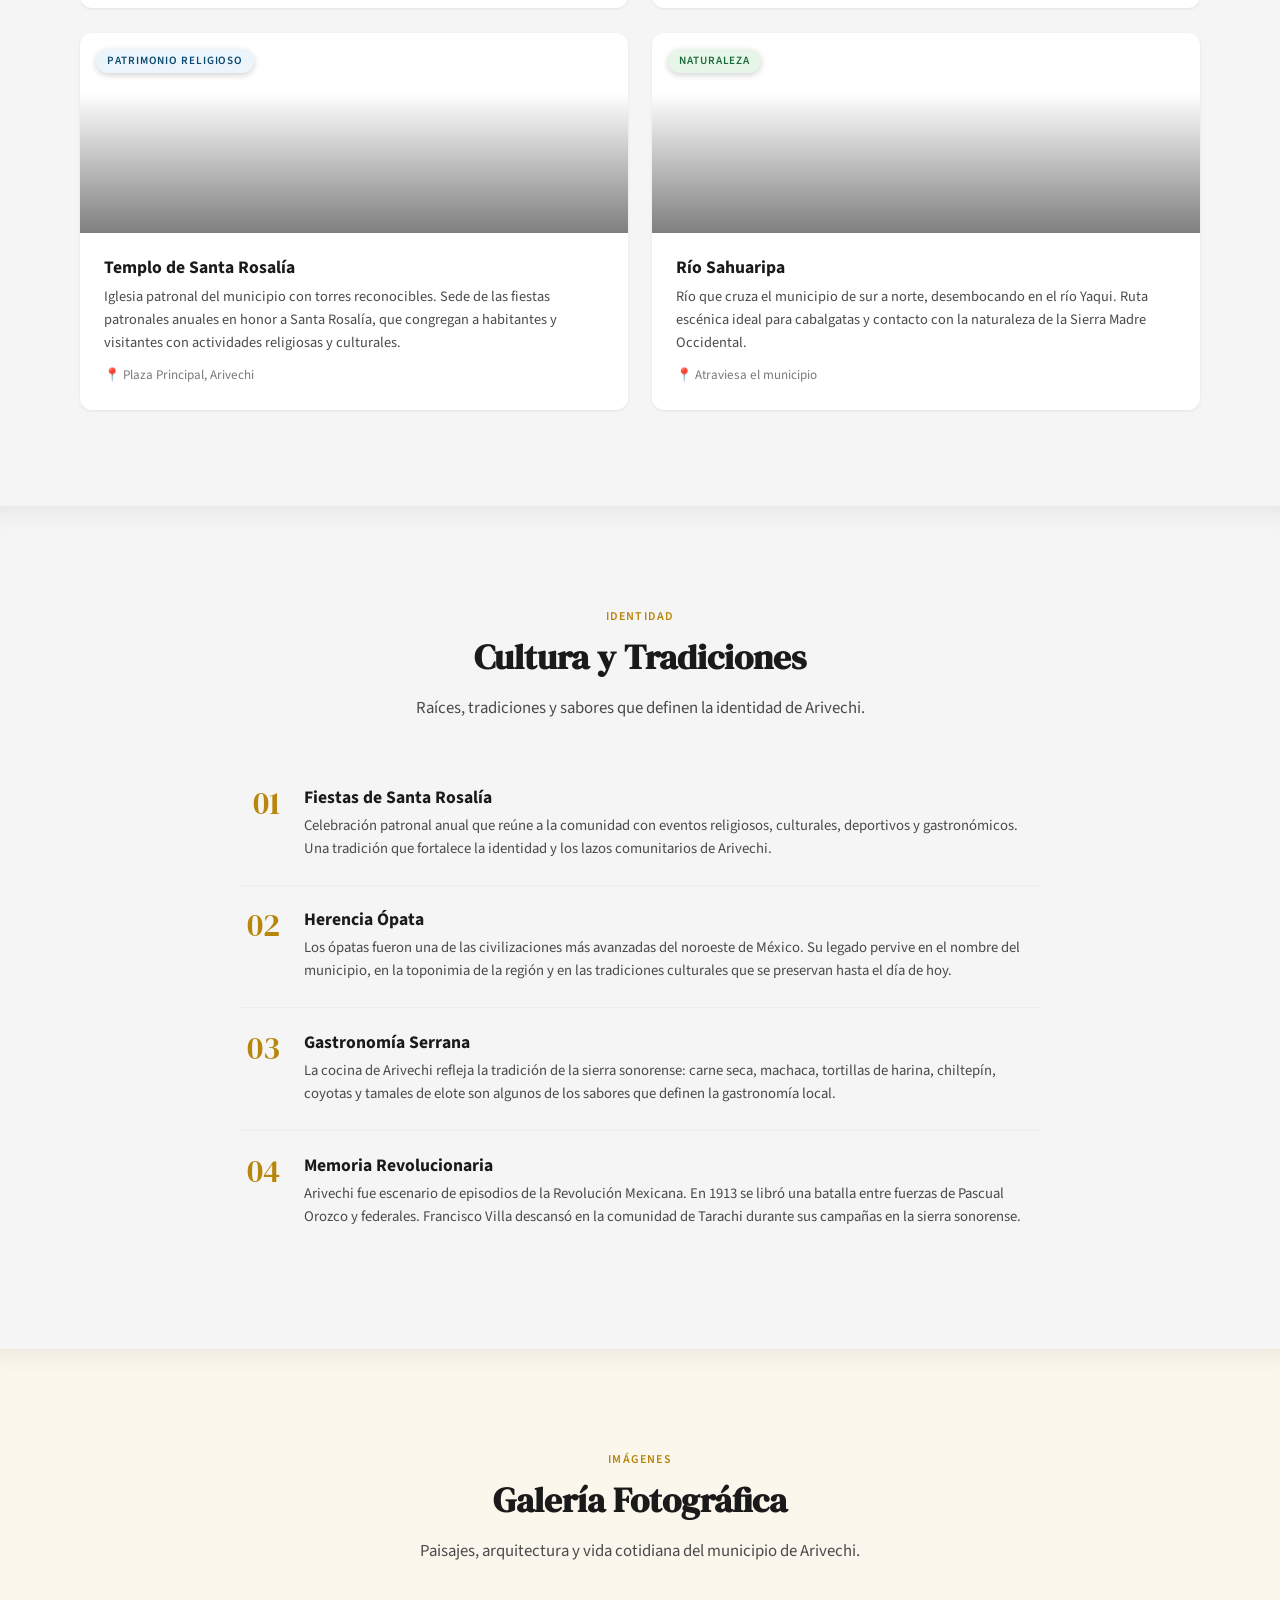
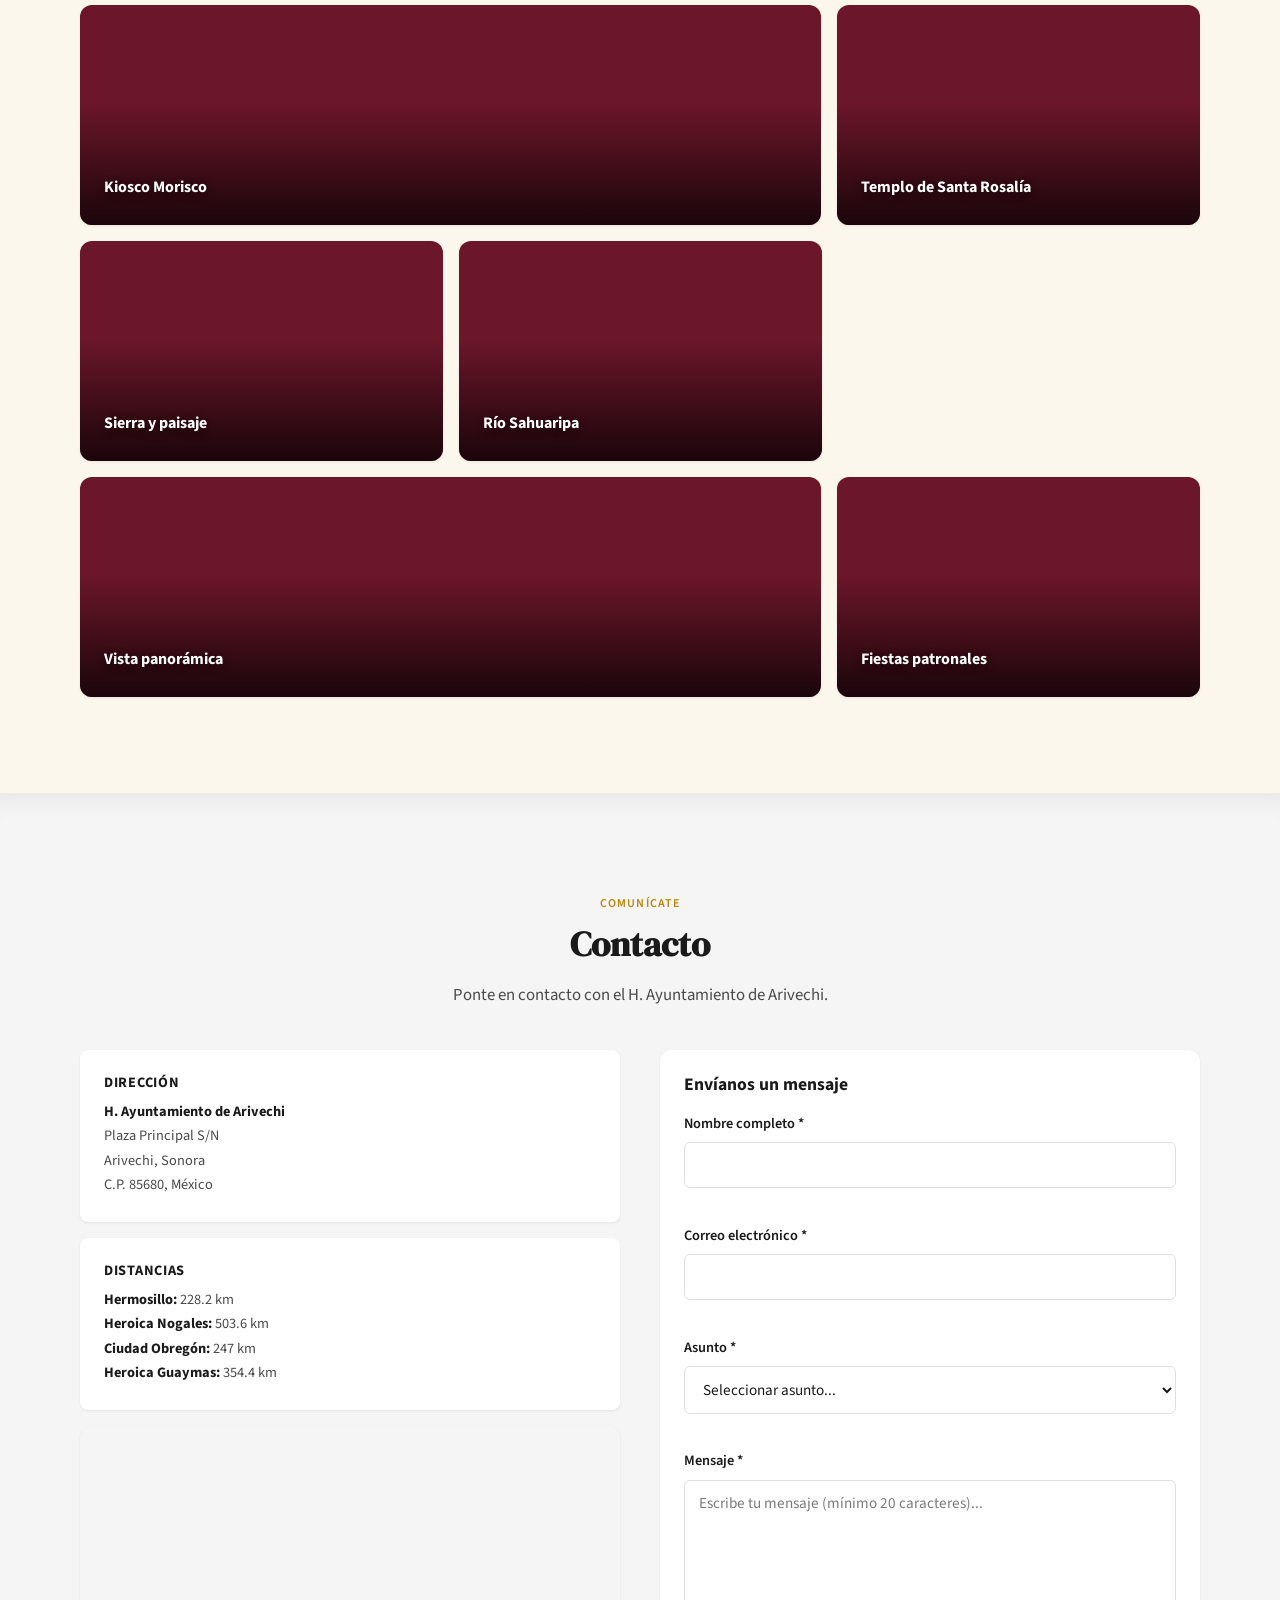
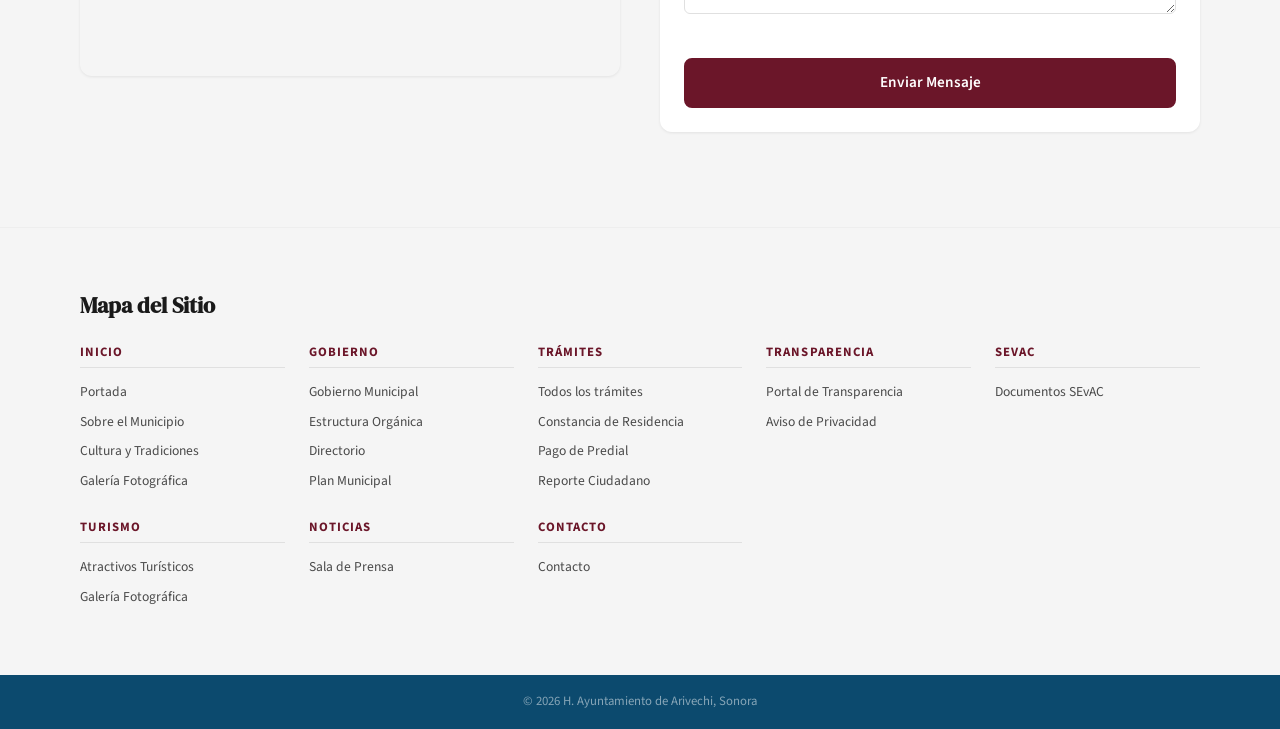
==== commit 636d2cca: "hero foto real, kiosco en galería, eliminar lo más buscado, transparencia link externo Co-Authored-B" ====
--- a/index.html
+++ b/index.html
@@ -120,21 +120,6 @@
     </div>
   </div>
 
-  <!-- === LO MÁS BUSCADO === -->
-  <div class="lo-mas-buscado">
-    <div class="container">
-      <span class="lo-mas-buscado__label">Lo más buscado:</span>
-      <div class="lo-mas-buscado__list">
-        <a href="tramites.html" class="lo-mas-buscado__link">Constancia de Residencia</a>
-        <a href="tramites.html" class="lo-mas-buscado__link">Pago de Predial</a>
-        <a href="tramites.html" class="lo-mas-buscado__link">Reporte Ciudadano</a>
-        <a href="transparencia.html" class="lo-mas-buscado__link">Transparencia</a>
-        <a href="gobierno.html#directorio" class="lo-mas-buscado__link">Directorio</a>
-        <a href="#contacto" class="lo-mas-buscado__link">¿Cómo llegar?</a>
-      </div>
-    </div>
-  </div>
-
   <!-- === CONTENIDO PRINCIPAL === -->
   <main id="main-content">
 
@@ -146,7 +131,7 @@
         <p class="hero__subtitle">Al servicio de nuestra comunidad desde el corazón de la Sierra Madre Occidental</p>
         <div class="hero__cta">
           <a href="tramites.html" class="btn btn--white btn--lg">Realizar un Trámite</a>
-          <a href="transparencia.html" class="btn btn--outline-white btn--lg">Portal de Transparencia</a>
+          <a href="https://transparencia.sonora.gob.mx/informacion-publica/organismos/9/municipios/1098/arivechi" target="_blank" rel="noopener noreferrer" class="btn btn--outline-white btn--lg">Portal de Transparencia</a>
         </div>
         <div class="hero__stats">
           <div class="hero__stat">
@@ -495,7 +480,7 @@
         </div>
 
         <div class="galeria-grid">
-          <button type="button" class="galeria-item galeria-item--wide galeria-item--1" data-reveal data-lightbox-src="https://images.unsplash.com/photo-1564502230329-ec55ec8d03f8?w=1800&q=85&auto=format&fit=crop" data-lightbox-caption="Kiosco Morisco">
+          <button type="button" class="galeria-item galeria-item--wide galeria-item--1" data-reveal data-lightbox-src="assets/images/kiosko-morisco.png" data-lightbox-caption="Kiosco Morisco">
             <span class="galeria-item__title">Kiosco Morisco</span>
           </button>
           <button type="button" class="galeria-item galeria-item--2" data-reveal data-lightbox-src="https://images.unsplash.com/photo-1520637836862-4d197d17c55a?w=1800&q=85&auto=format&fit=crop" data-lightbox-caption="Templo de Santa Rosalía">
--- a/css/nav-footer.css
+++ b/css/nav-footer.css
@@ -447,61 +447,6 @@
   background-color: var(--gob-primary-bg);
 }
 
-/* === LO MÁS BUSCADO === */
-.lo-mas-buscado {
-  background-color: var(--gob-bg-white);
-  border-bottom: 1px solid var(--gob-border-light);
-  padding: 0.6rem 0;
-}
-
-.lo-mas-buscado .container {
-  display: flex;
-  align-items: center;
-  gap: var(--sp-sm);
-  overflow-x: auto;
-  scrollbar-width: none;
-  -ms-overflow-style: none;
-}
-
-.lo-mas-buscado .container::-webkit-scrollbar {
-  display: none;
-}
-
-.lo-mas-buscado__label {
-  font-size: 0.78rem;
-  font-weight: 700;
-  color: var(--gob-text-muted);
-  white-space: nowrap;
-  flex-shrink: 0;
-}
-
-.lo-mas-buscado__list {
-  display: flex;
-  align-items: center;
-  gap: 0.5rem;
-  flex-shrink: 0;
-}
-
-.lo-mas-buscado__link {
-  display: inline-block;
-  padding: 0.3rem 0.75rem;
-  font-size: 0.78rem;
-  font-weight: 500;
-  color: var(--gob-text-secondary);
-  background-color: var(--gob-bg);
-  border: 1px solid var(--gob-border);
-  border-radius: var(--radius-pill);
-  white-space: nowrap;
-  text-decoration: none;
-  transition: all 0.2s var(--ease);
-}
-
-.lo-mas-buscado__link:hover {
-  background-color: var(--gob-primary-bg);
-  border-color: var(--gob-primary);
-  color: var(--gob-primary);
-}
-
 /* === MAPA DEL SITIO === */
 .sitemap {
   background: var(--gob-bg);
--- a/css/home.css
+++ b/css/home.css
@@ -15,7 +15,7 @@
   overflow: hidden;
   padding: var(--sp-xl) 0 var(--sp-lg);
   background-color: #2a0a14;
-  background-image: url('https://images.unsplash.com/photo-1518105779142-d975f22f1b0a?w=1920&q=80&auto=format&fit=crop');
+  background-image: url('assets/images/kiosko-letras.jpg');
   background-size: cover;
   background-position: center;
   background-attachment: fixed;
@@ -559,7 +559,10 @@
   pointer-events: none;
 }
 
-.turismo-card__image--1 { background-image: url('https://images.unsplash.com/photo-1564502230329-ec55ec8d03f8?w=1200&q=80&auto=format&fit=crop'); }
+.turismo-card__image--1 {
+  background-image: url('assets/images/kiosko-morisco.png');
+  background-position: center;
+}
 .turismo-card__image--2 { background-image: url('https://images.unsplash.com/photo-1504280390367-361c6d9f38f4?w=1200&q=80&auto=format&fit=crop'); }
 .turismo-card__image--3 { background-image: url('https://images.unsplash.com/photo-1520637836862-4d197d17c55a?w=1200&q=80&auto=format&fit=crop'); }
 .turismo-card__image--4 { background-image: url('https://images.unsplash.com/photo-1506905925346-21bda4d32df4?w=1200&q=80&auto=format&fit=crop'); }
@@ -716,7 +719,10 @@
   box-shadow: 0 0 0 3px var(--gob-gold), var(--shadow-md);
 }
 
-.galeria-item--1 { background-image: url('https://images.unsplash.com/photo-1564502230329-ec55ec8d03f8?w=1400&q=80&auto=format&fit=crop'); }
+.galeria-item--1 {
+  background-image: url('assets/images/kiosko-morisco.png');
+  background-position: center;
+}
 .galeria-item--2 { background-image: url('https://images.unsplash.com/photo-1520637836862-4d197d17c55a?w=1200&q=80&auto=format&fit=crop'); }
 .galeria-item--3 { background-image: url('https://images.unsplash.com/photo-1441974231531-c6227db76b6e?w=1200&q=80&auto=format&fit=crop'); }
 .galeria-item--4 { background-image: url('https://images.unsplash.com/photo-1506905925346-21bda4d32df4?w=1200&q=80&auto=format&fit=crop'); }
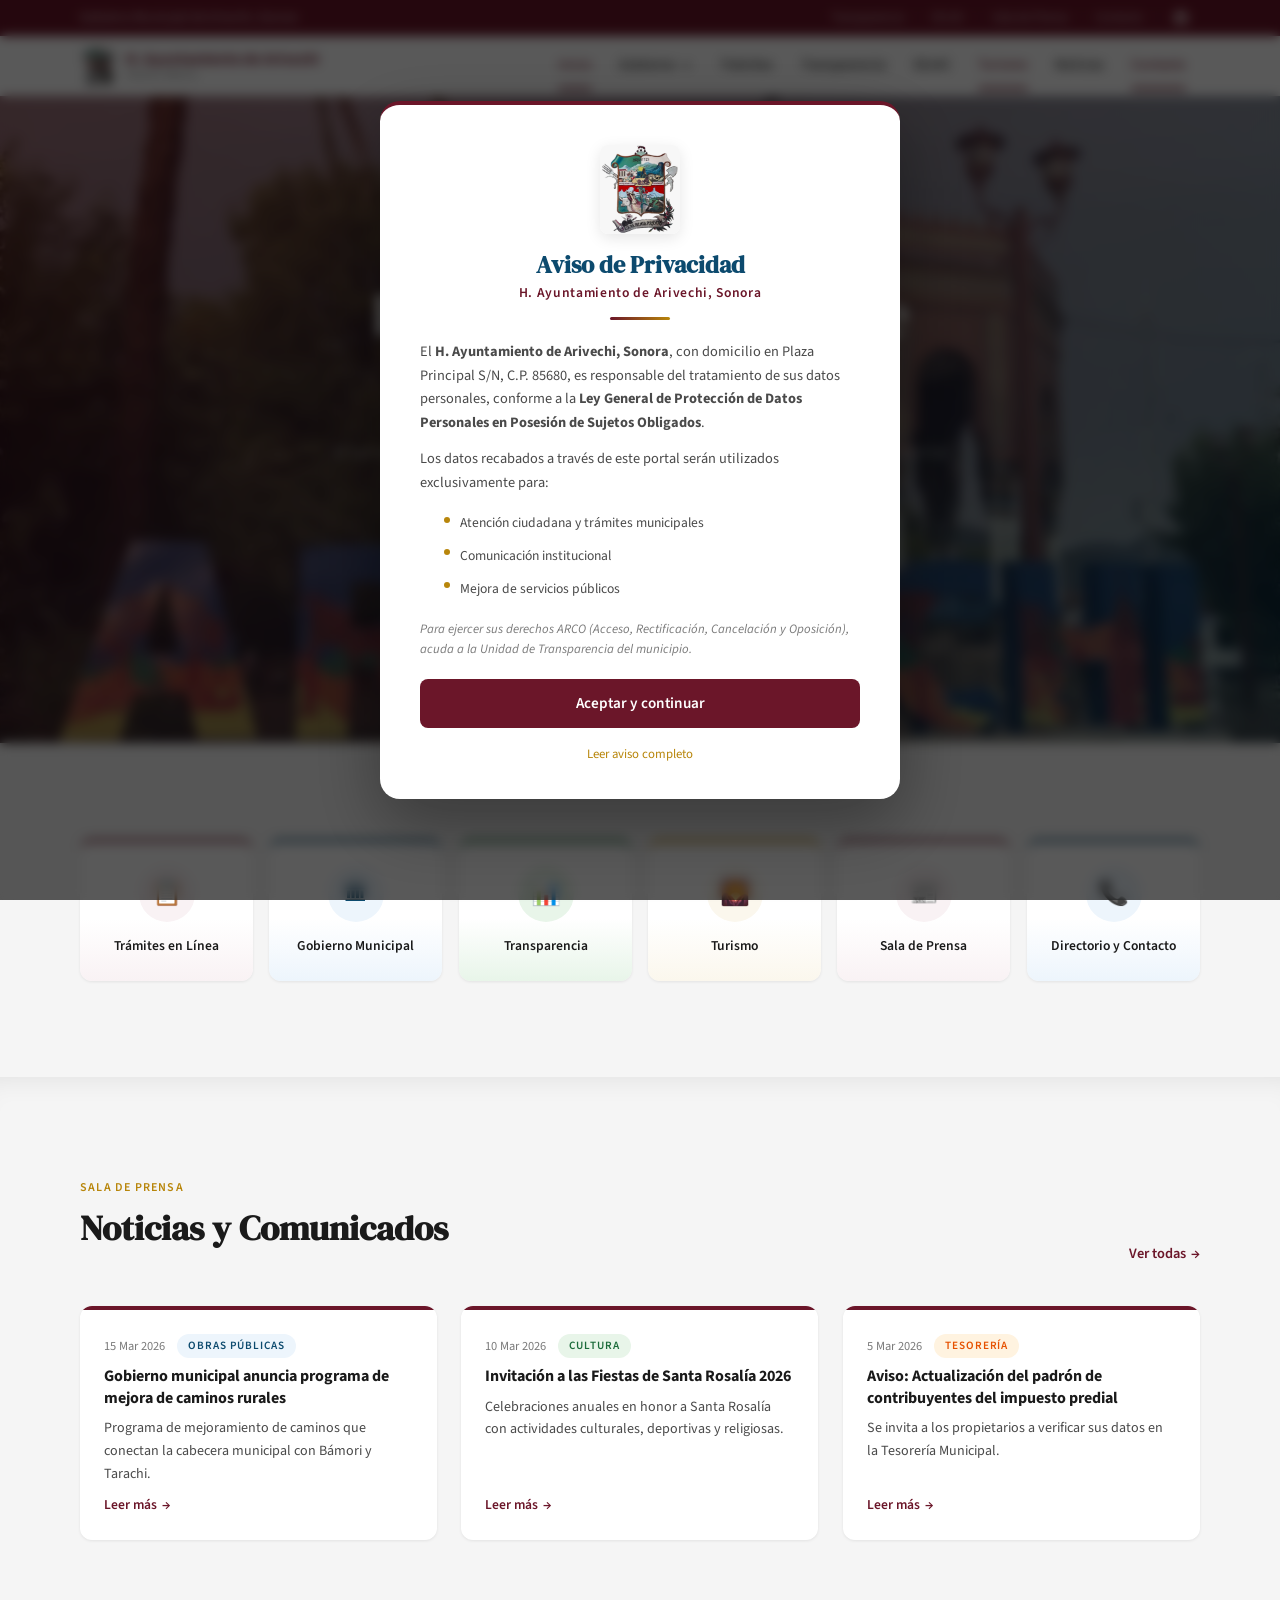
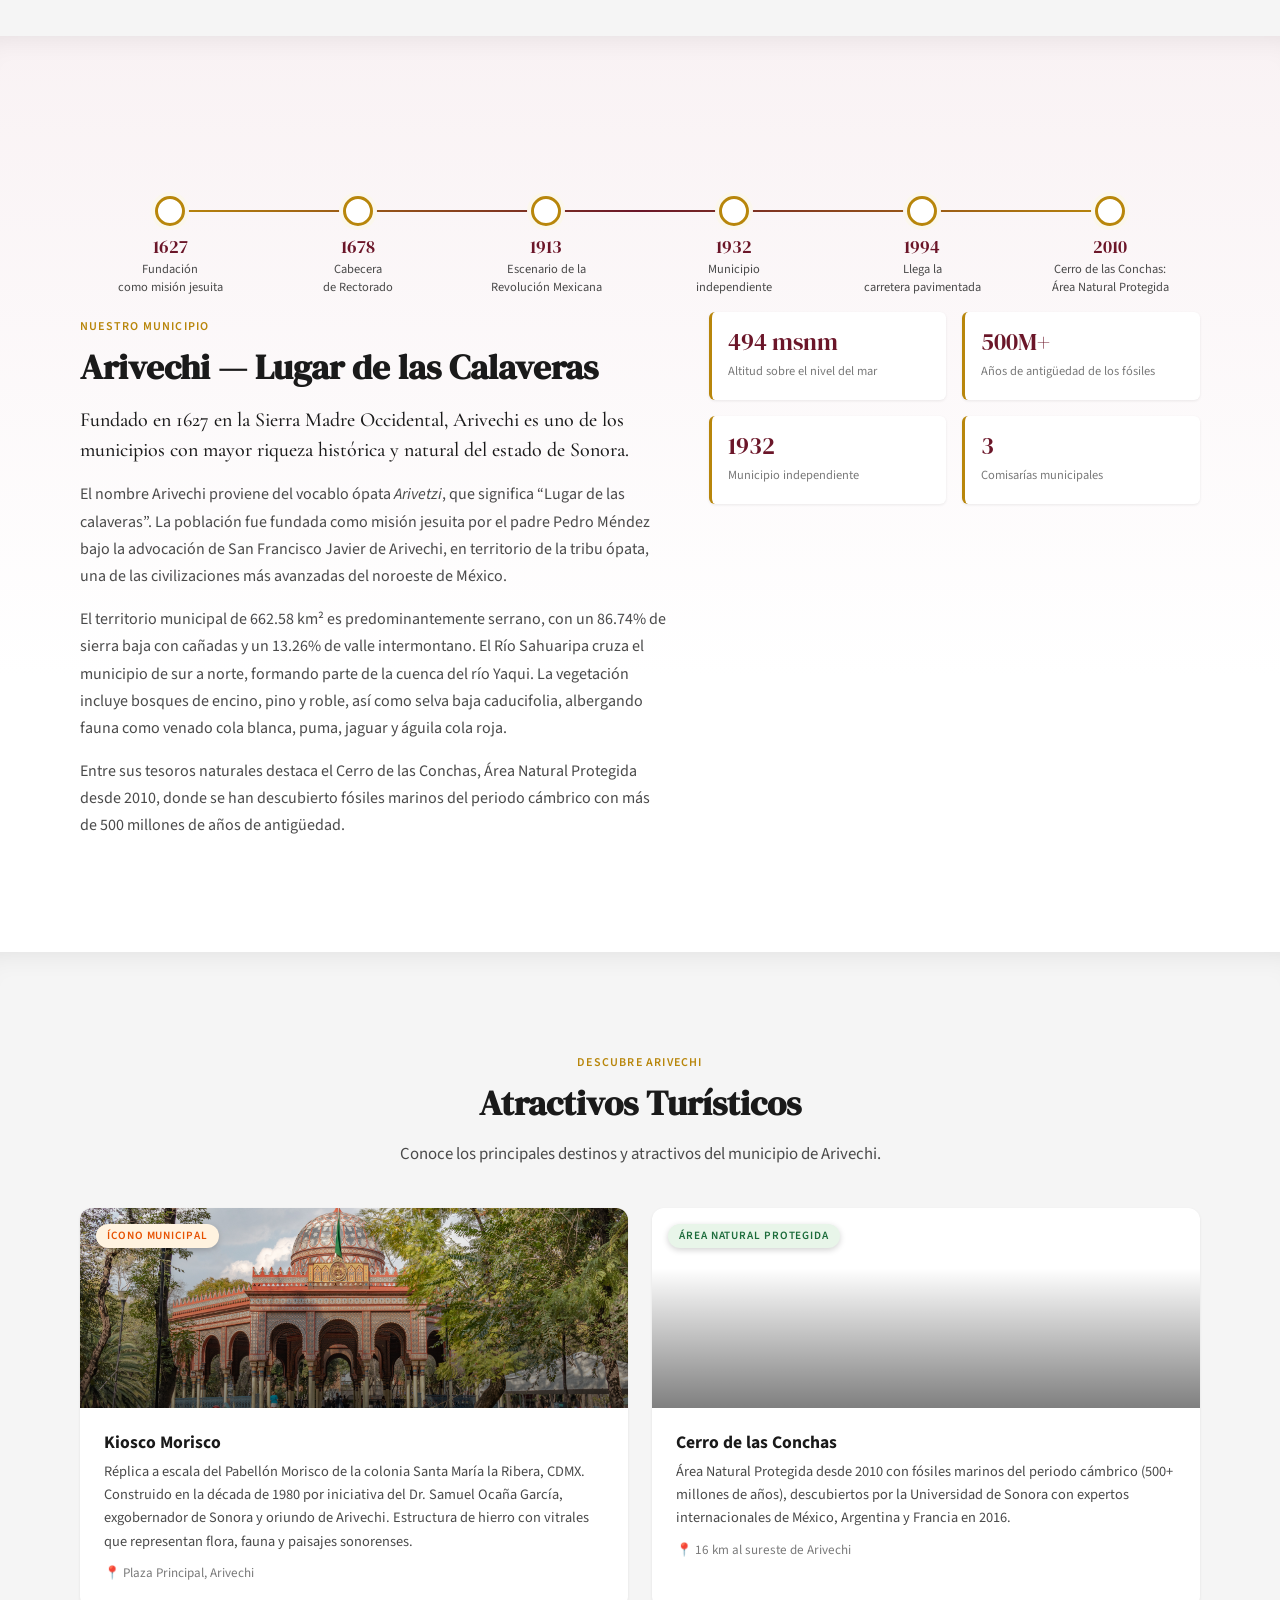
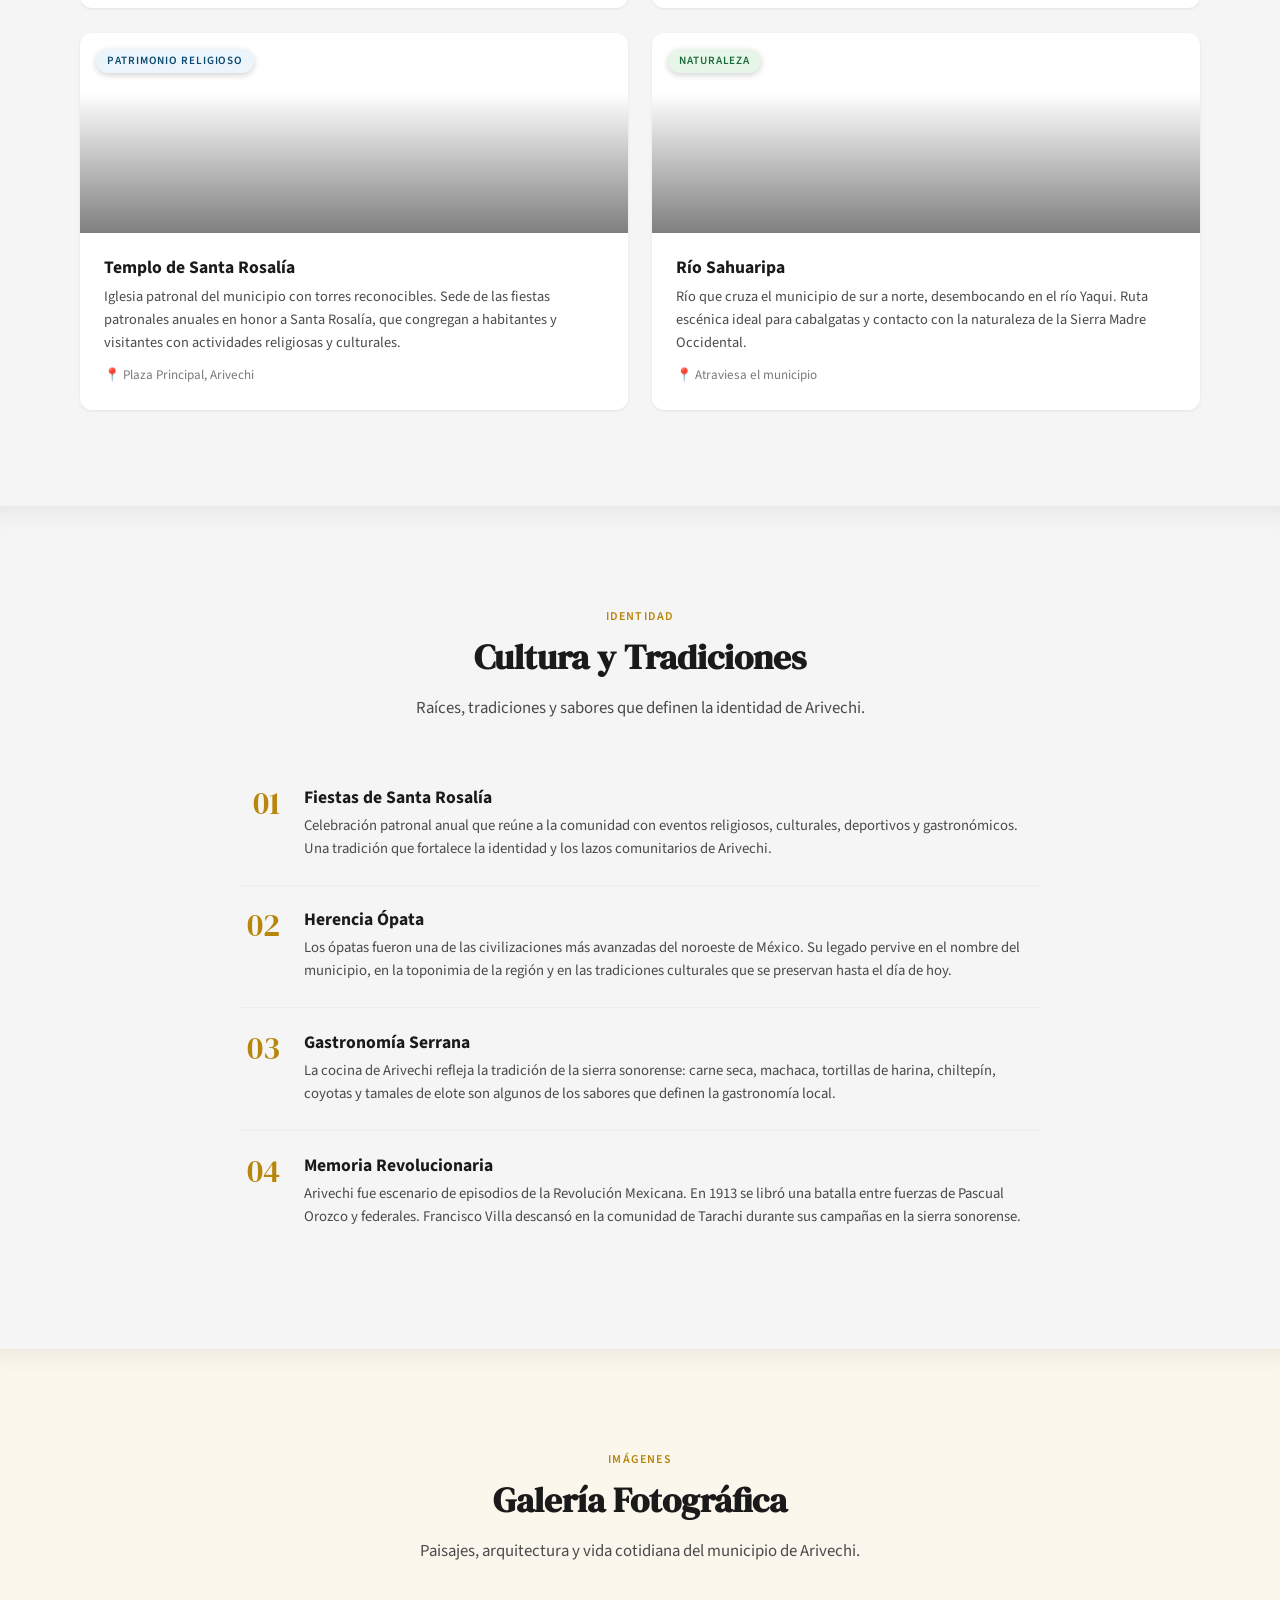
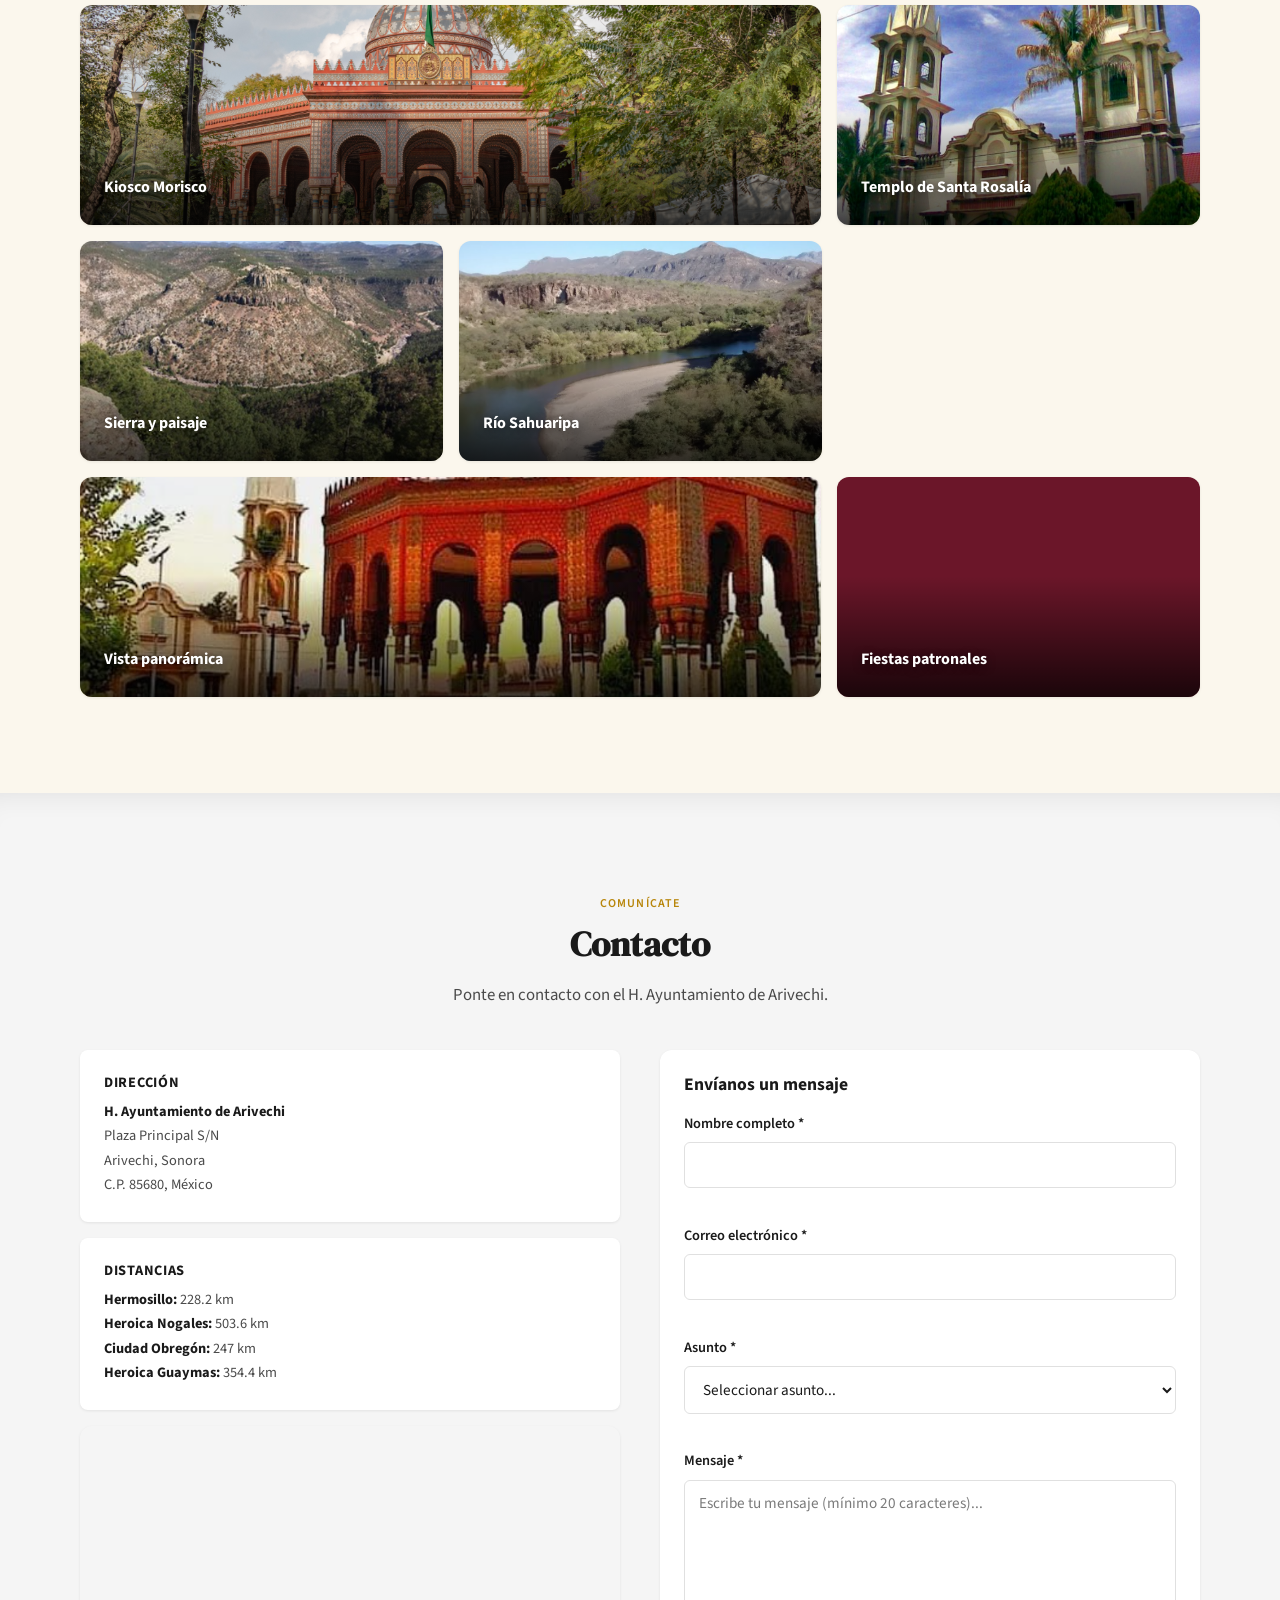
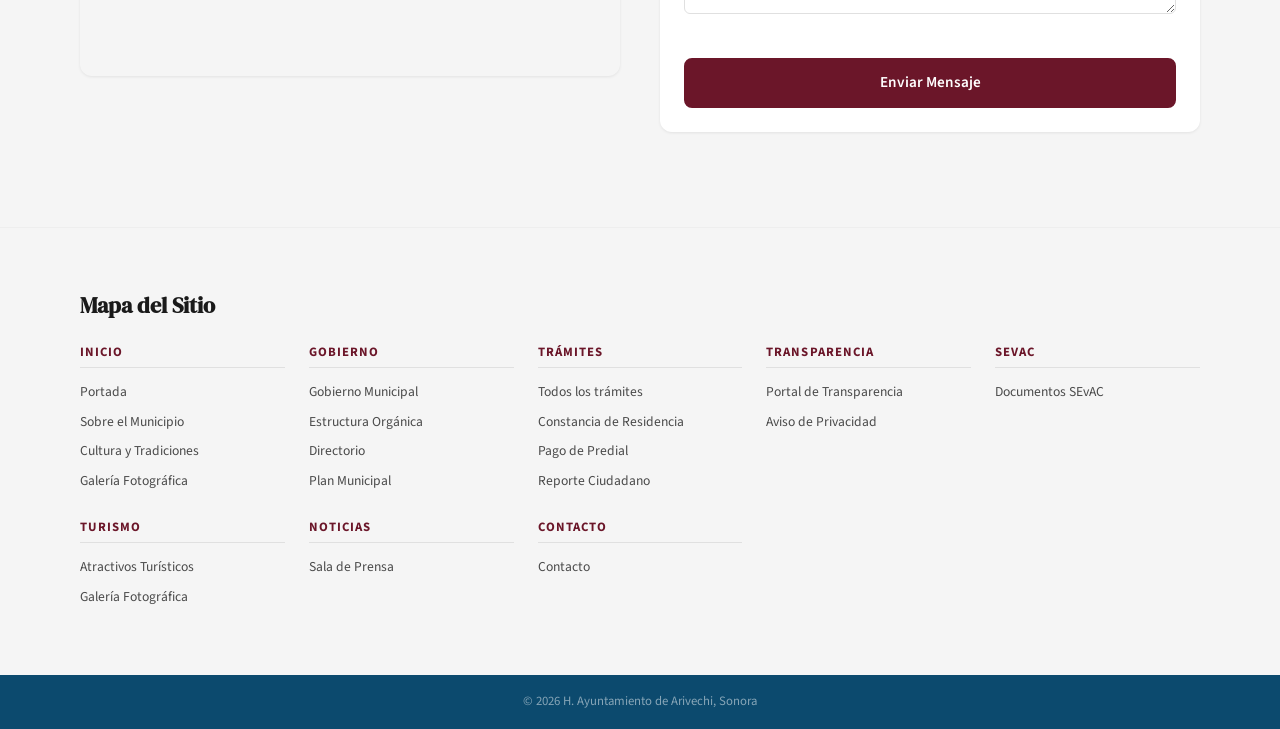
==== commit d49ac1a4: "agregar fotos galería, eliminar patrón hero Co-Authored-By: Claude Opus 4.7 <noreply@anthropic.com>" ====
--- a/index.html
+++ b/index.html
@@ -483,16 +483,16 @@
           <button type="button" class="galeria-item galeria-item--wide galeria-item--1" data-reveal data-lightbox-src="assets/images/kiosko-morisco.png" data-lightbox-caption="Kiosco Morisco">
             <span class="galeria-item__title">Kiosco Morisco</span>
           </button>
-          <button type="button" class="galeria-item galeria-item--2" data-reveal data-lightbox-src="https://images.unsplash.com/photo-1520637836862-4d197d17c55a?w=1800&q=85&auto=format&fit=crop" data-lightbox-caption="Templo de Santa Rosalía">
+          <button type="button" class="galeria-item galeria-item--2" data-reveal data-lightbox-src="assets/images/templo-santa-rosalia.png" data-lightbox-caption="Templo de Santa Rosalía">
             <span class="galeria-item__title">Templo de Santa Rosalía</span>
           </button>
-          <button type="button" class="galeria-item galeria-item--3" data-reveal data-lightbox-src="https://images.unsplash.com/photo-1441974231531-c6227db76b6e?w=1800&q=85&auto=format&fit=crop" data-lightbox-caption="Sierra y paisaje">
+          <button type="button" class="galeria-item galeria-item--3" data-reveal data-lightbox-src="assets/images/sierra-paisaje.png" data-lightbox-caption="Sierra y paisaje">
             <span class="galeria-item__title">Sierra y paisaje</span>
           </button>
-          <button type="button" class="galeria-item galeria-item--4" data-reveal data-lightbox-src="https://images.unsplash.com/photo-1506905925346-21bda4d32df4?w=1800&q=85&auto=format&fit=crop" data-lightbox-caption="Río Sahuaripa">
+          <button type="button" class="galeria-item galeria-item--4" data-reveal data-lightbox-src="assets/images/rio-sahuaripa.png" data-lightbox-caption="Río Sahuaripa">
             <span class="galeria-item__title">Río Sahuaripa</span>
           </button>
-          <button type="button" class="galeria-item galeria-item--wide galeria-item--5" data-reveal data-lightbox-src="https://images.unsplash.com/photo-1449824913935-59a10b8d2000?w=1800&q=85&auto=format&fit=crop" data-lightbox-caption="Vista panorámica">
+          <button type="button" class="galeria-item galeria-item--wide galeria-item--5" data-reveal data-lightbox-src="assets/images/vista-panoramica.png" data-lightbox-caption="Vista panorámica">
             <span class="galeria-item__title">Vista panorámica</span>
           </button>
           <button type="button" class="galeria-item galeria-item--6" data-reveal data-lightbox-src="https://images.unsplash.com/photo-1533174072545-7a4b6ad7a6c3?w=1800&q=85&auto=format&fit=crop" data-lightbox-caption="Fiestas patronales">
--- a/css/home.css
+++ b/css/home.css
@@ -15,7 +15,7 @@
   overflow: hidden;
   padding: var(--sp-xl) 0 var(--sp-lg);
   background-color: #2a0a14;
-  background-image: url('assets/images/kiosko-letras.jpg');
+  background-image: url('../assets/images/kiosko-letras.jpg');
   background-size: cover;
   background-position: center;
   background-attachment: fixed;
@@ -27,18 +27,7 @@
   position: absolute;
   inset: 0;
   background:
-    linear-gradient(135deg, rgba(107, 22, 41, 0.75) 0%, rgba(12, 74, 110, 0.65) 100%);
-  pointer-events: none;
-}
-
-.hero::after {
-  content: '';
-  position: absolute;
-  inset: 0;
-  background-image:
-    linear-gradient(rgba(255, 255, 255, 0.05) 1px, transparent 1px),
-    linear-gradient(90deg, rgba(255, 255, 255, 0.05) 1px, transparent 1px);
-  background-size: 40px 40px;
+    linear-gradient(135deg, rgba(107, 22, 41, 0.5) 0%, rgba(12, 74, 110, 0.5) 100%);
   pointer-events: none;
 }
 
@@ -560,7 +549,7 @@
 }
 
 .turismo-card__image--1 {
-  background-image: url('assets/images/kiosko-morisco.png');
+  background-image: url('../assets/images/kiosko-morisco.png');
   background-position: center;
 }
 .turismo-card__image--2 { background-image: url('https://images.unsplash.com/photo-1504280390367-361c6d9f38f4?w=1200&q=80&auto=format&fit=crop'); }
@@ -720,13 +709,25 @@
 }
 
 .galeria-item--1 {
-  background-image: url('assets/images/kiosko-morisco.png');
+  background-image: url('../assets/images/kiosko-morisco.png');
   background-position: center;
 }
-.galeria-item--2 { background-image: url('https://images.unsplash.com/photo-1520637836862-4d197d17c55a?w=1200&q=80&auto=format&fit=crop'); }
-.galeria-item--3 { background-image: url('https://images.unsplash.com/photo-1441974231531-c6227db76b6e?w=1200&q=80&auto=format&fit=crop'); }
-.galeria-item--4 { background-image: url('https://images.unsplash.com/photo-1506905925346-21bda4d32df4?w=1200&q=80&auto=format&fit=crop'); }
-.galeria-item--5 { background-image: url('https://images.unsplash.com/photo-1449824913935-59a10b8d2000?w=1400&q=80&auto=format&fit=crop'); }
+.galeria-item--2 {
+  background-image: url('../assets/images/templo-santa-rosalia.png');
+  background-position: center;
+}
+.galeria-item--3 {
+  background-image: url('../assets/images/sierra-paisaje.png');
+  background-position: center;
+}
+.galeria-item--4 {
+  background-image: url('../assets/images/rio-sahuaripa.png');
+  background-position: center;
+}
+.galeria-item--5 {
+  background-image: url('../assets/images/vista-panoramica.png');
+  background-position: center;
+}
 .galeria-item--6 { background-image: url('https://images.unsplash.com/photo-1533174072545-7a4b6ad7a6c3?w=1200&q=80&auto=format&fit=crop'); }
 
 .galeria-item__title {
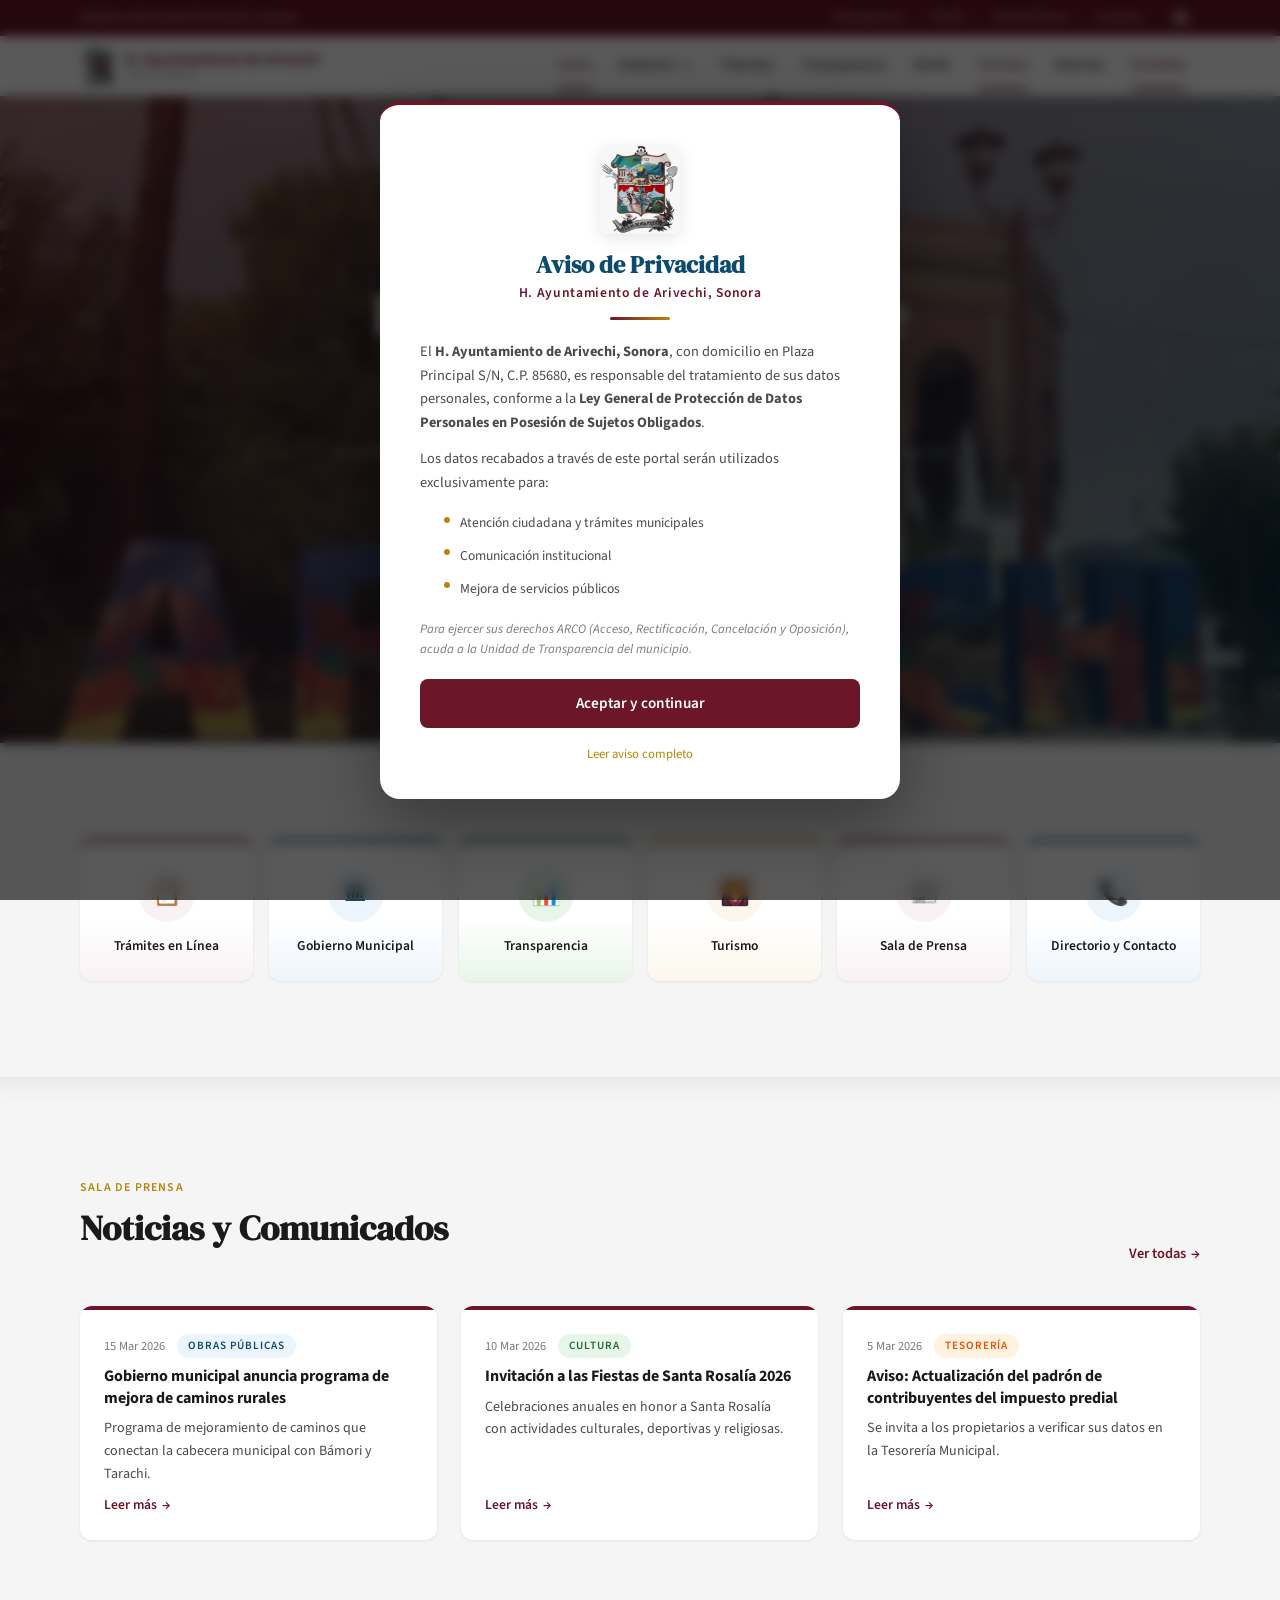
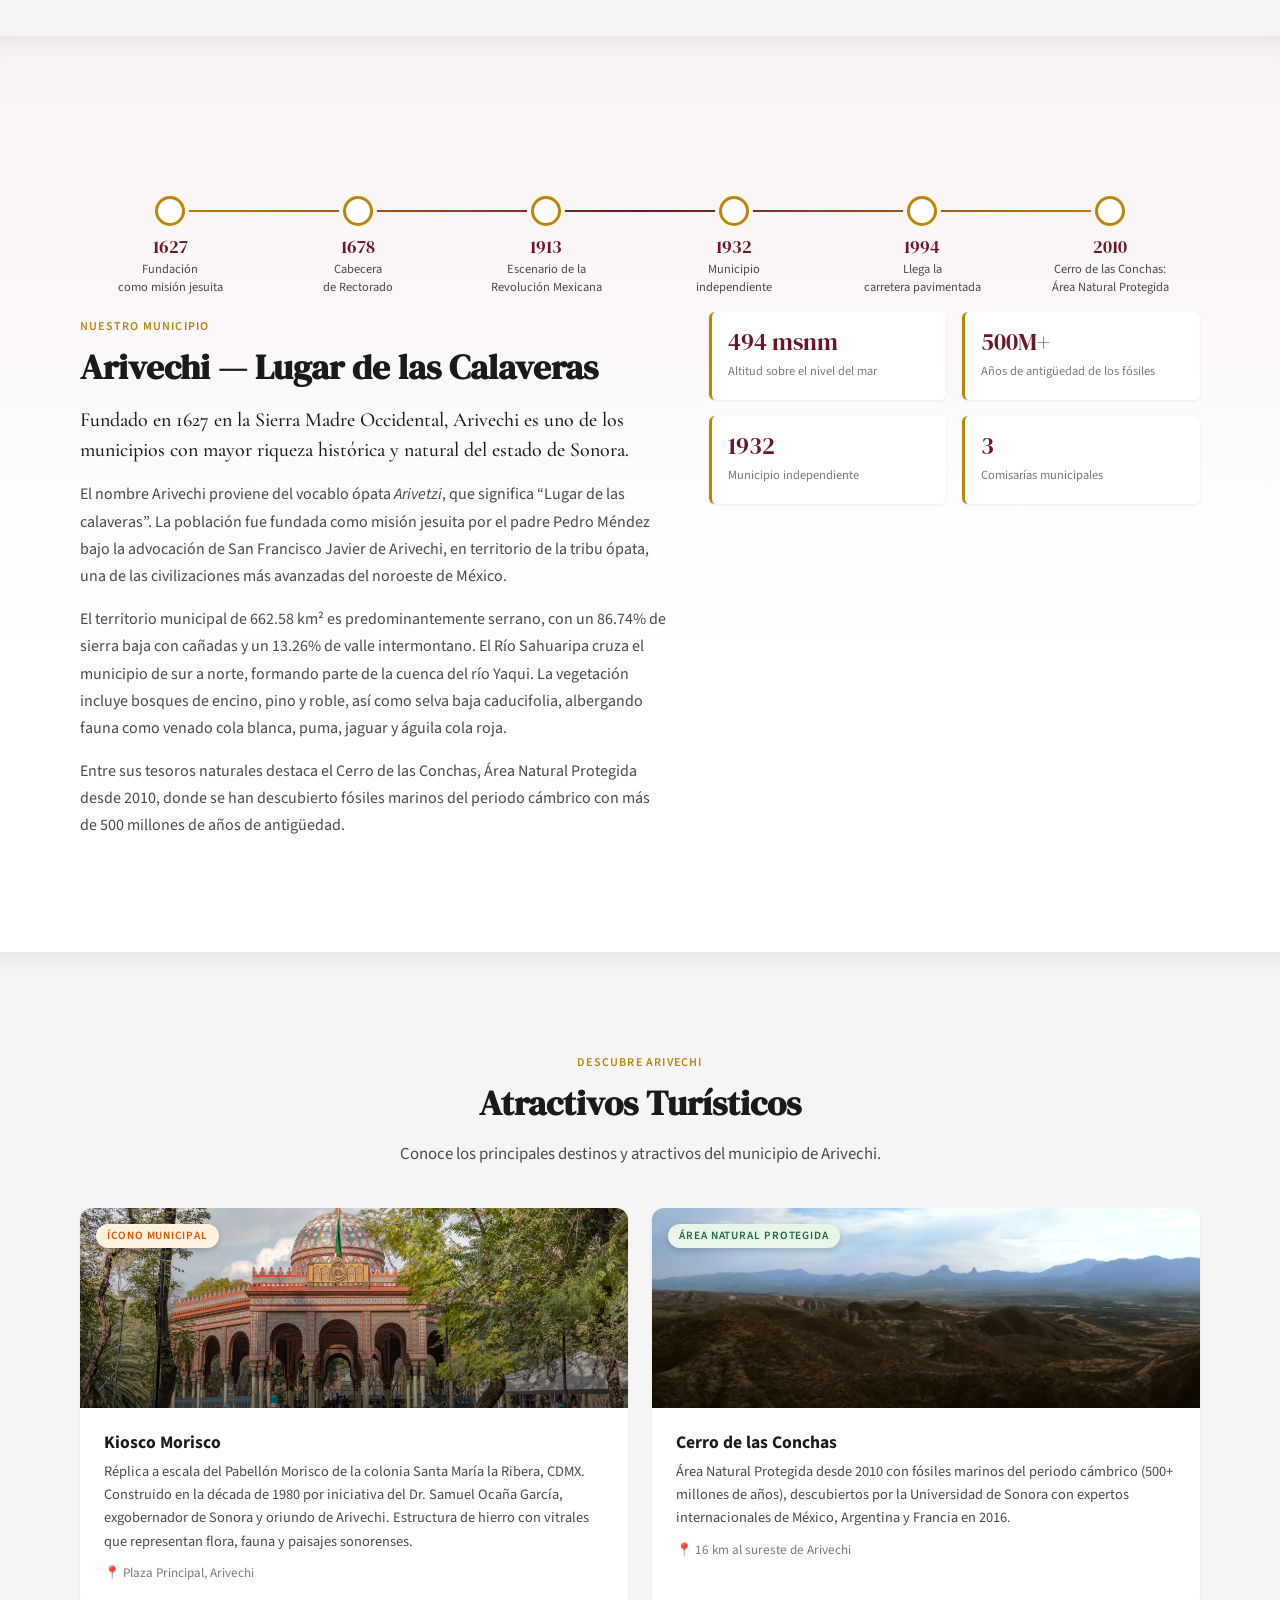
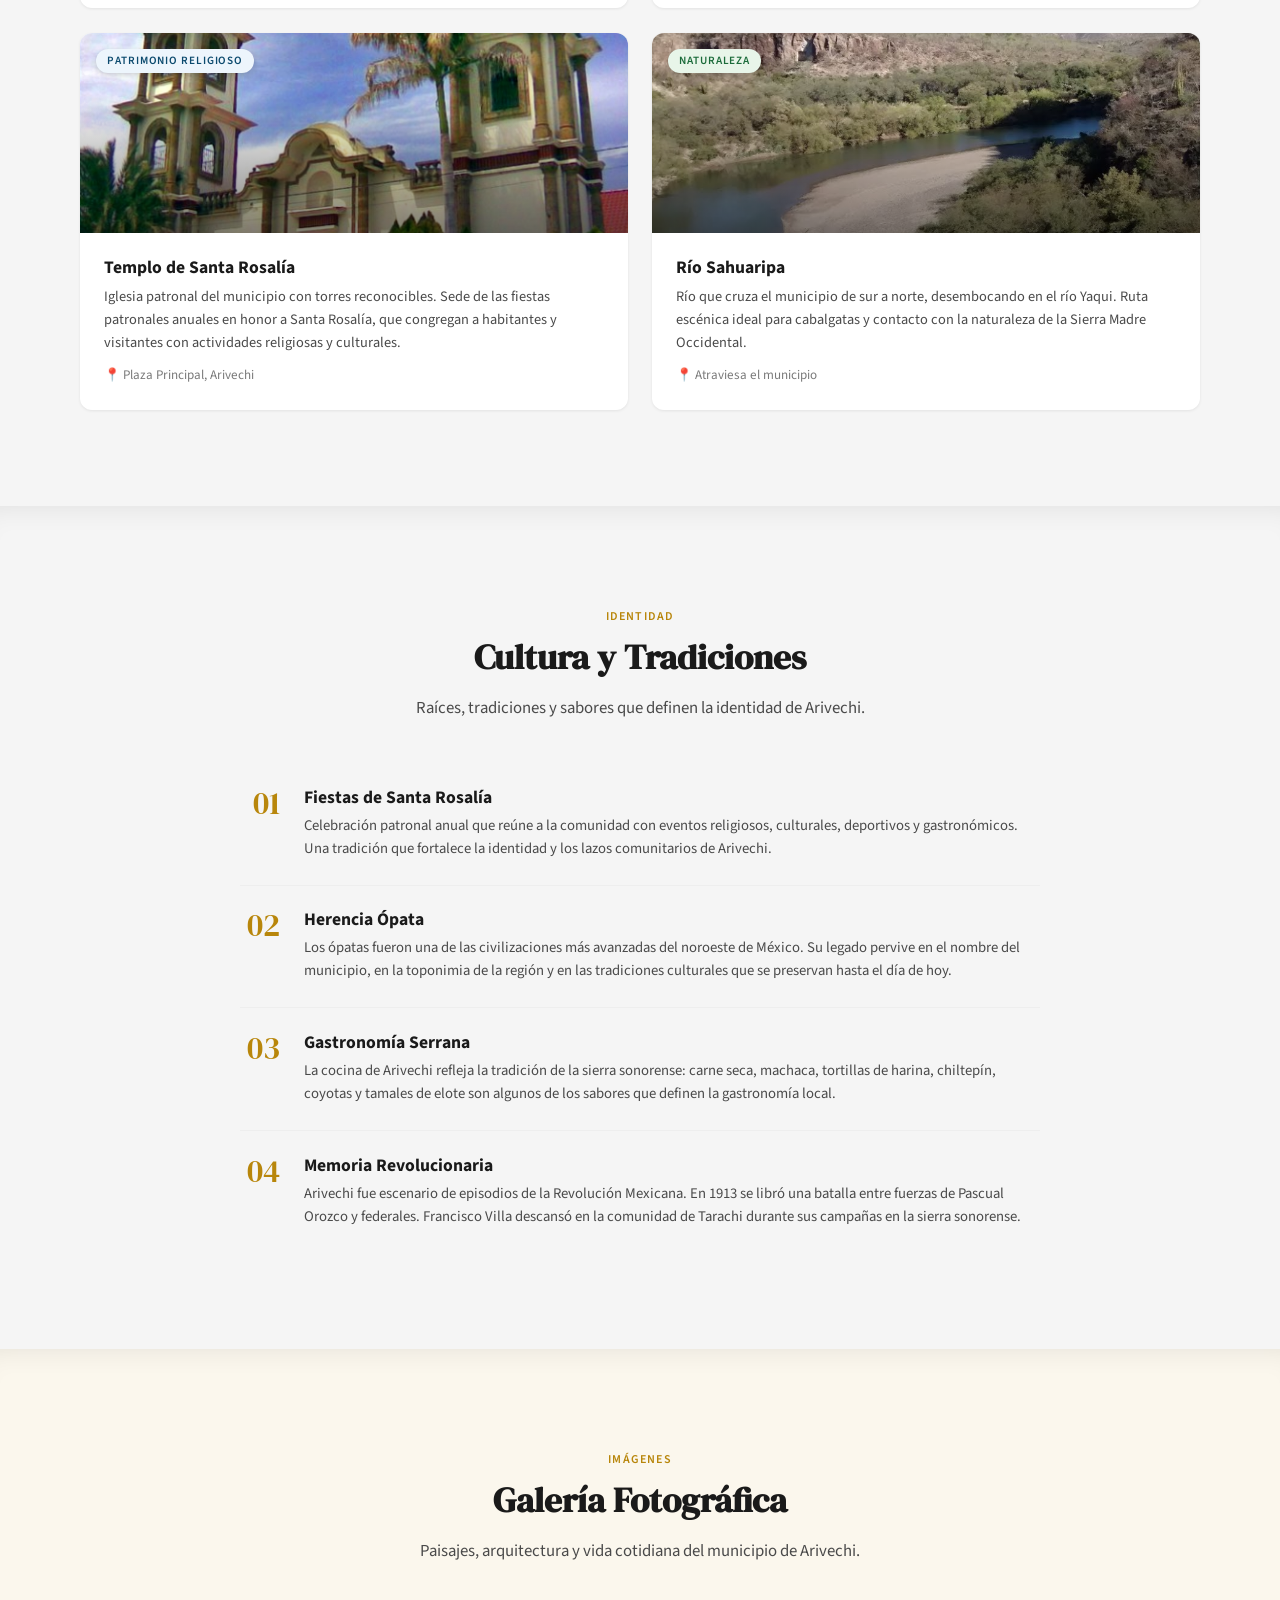
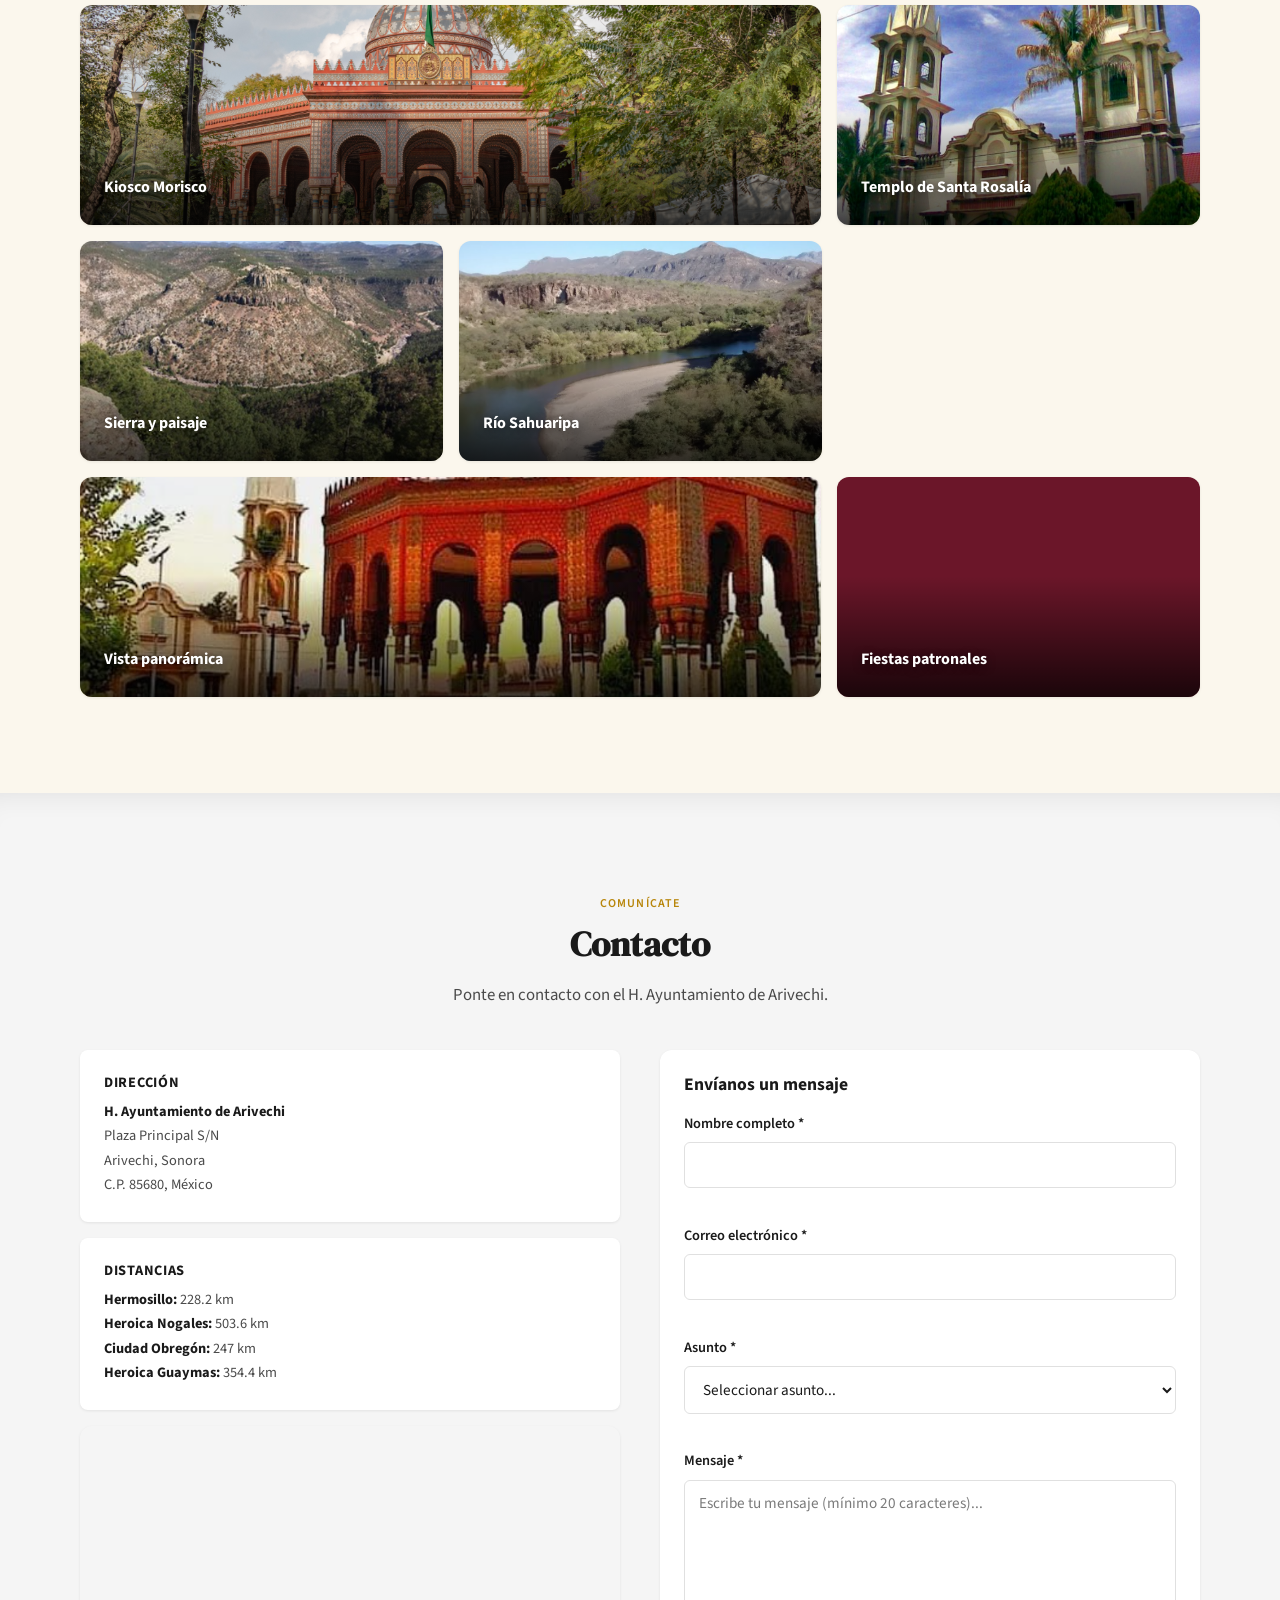
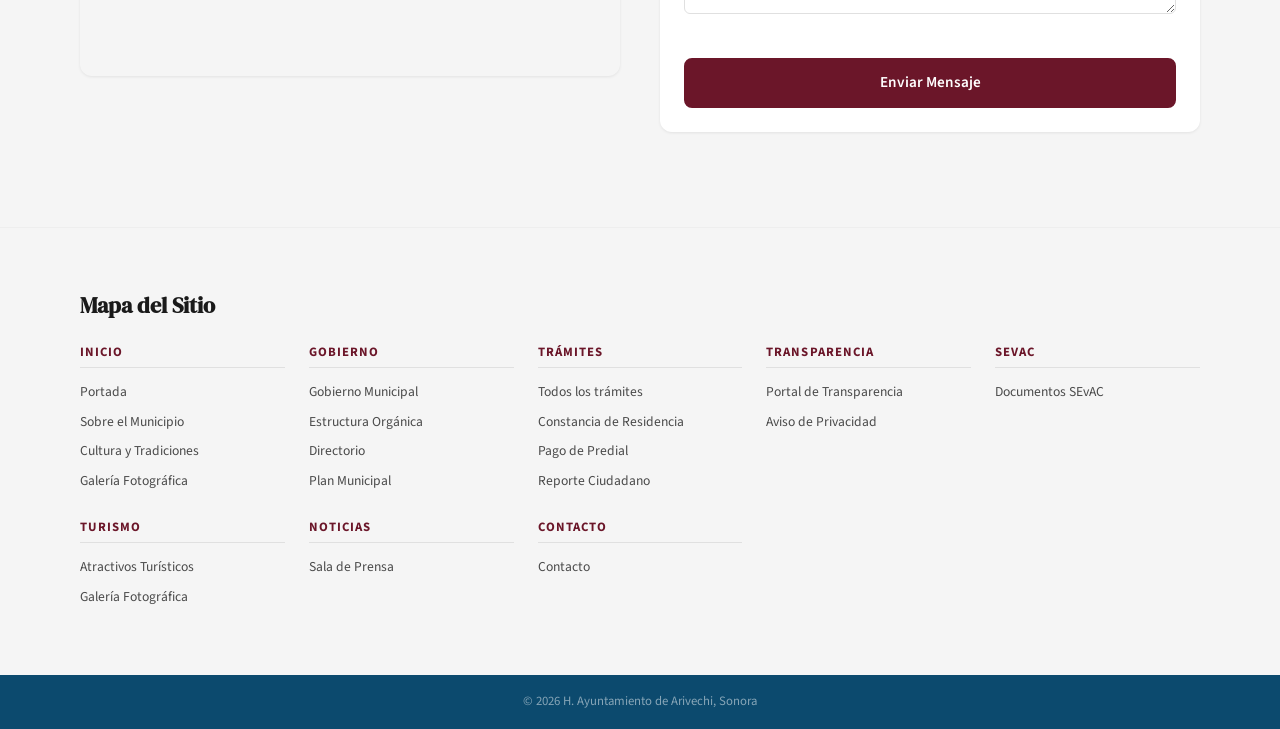
==== commit f25605b5: "eliminar botón trámite del hero y sección qué es de trámites Co-Authored-By: Claude Opus 4.7 <norepl" ====
--- a/index.html
+++ b/index.html
@@ -130,7 +130,6 @@
         <h1 class="hero__title">H. Ayuntamiento de Arivechi</h1>
         <p class="hero__subtitle">Al servicio de nuestra comunidad desde el corazón de la Sierra Madre Occidental</p>
         <div class="hero__cta">
-          <a href="tramites.html" class="btn btn--white btn--lg">Realizar un Trámite</a>
           <a href="https://transparencia.sonora.gob.mx/informacion-publica/organismos/9/municipios/1098/arivechi" target="_blank" rel="noopener noreferrer" class="btn btn--outline-white btn--lg">Portal de Transparencia</a>
         </div>
         <div class="hero__stats">
--- a/css/home.css
+++ b/css/home.css
@@ -552,9 +552,18 @@
   background-image: url('../assets/images/kiosko-morisco.png');
   background-position: center;
 }
-.turismo-card__image--2 { background-image: url('https://images.unsplash.com/photo-1504280390367-361c6d9f38f4?w=1200&q=80&auto=format&fit=crop'); }
-.turismo-card__image--3 { background-image: url('https://images.unsplash.com/photo-1520637836862-4d197d17c55a?w=1200&q=80&auto=format&fit=crop'); }
-.turismo-card__image--4 { background-image: url('https://images.unsplash.com/photo-1506905925346-21bda4d32df4?w=1200&q=80&auto=format&fit=crop'); }
+.turismo-card__image--2 {
+  background-image: url('../assets/images/cerro-conchas.png');
+  background-position: center;
+}
+.turismo-card__image--3 {
+  background-image: url('../assets/images/templo-santa-rosalia.png');
+  background-position: center;
+}
+.turismo-card__image--4 {
+  background-image: url('../assets/images/rio-sahuaripa.png');
+  background-position: center;
+}
 
 .turismo-card__badge {
   position: absolute;
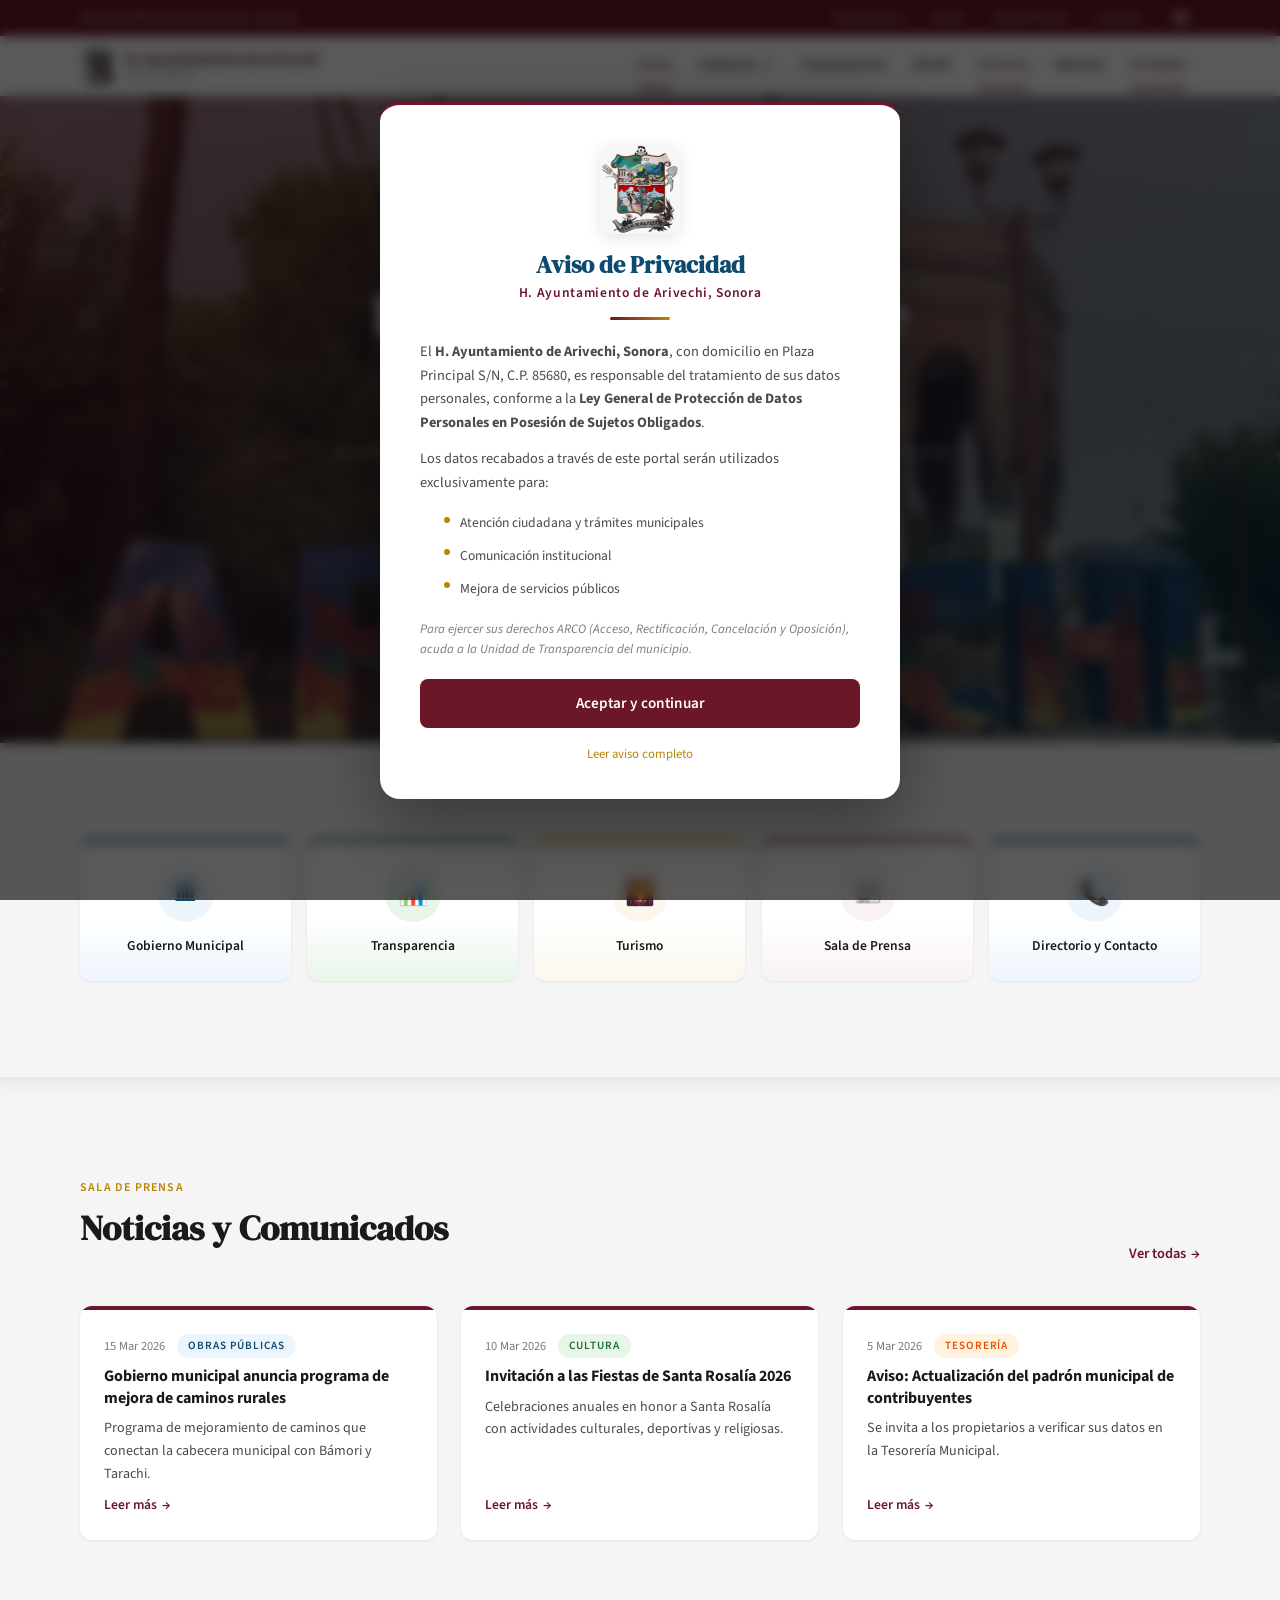
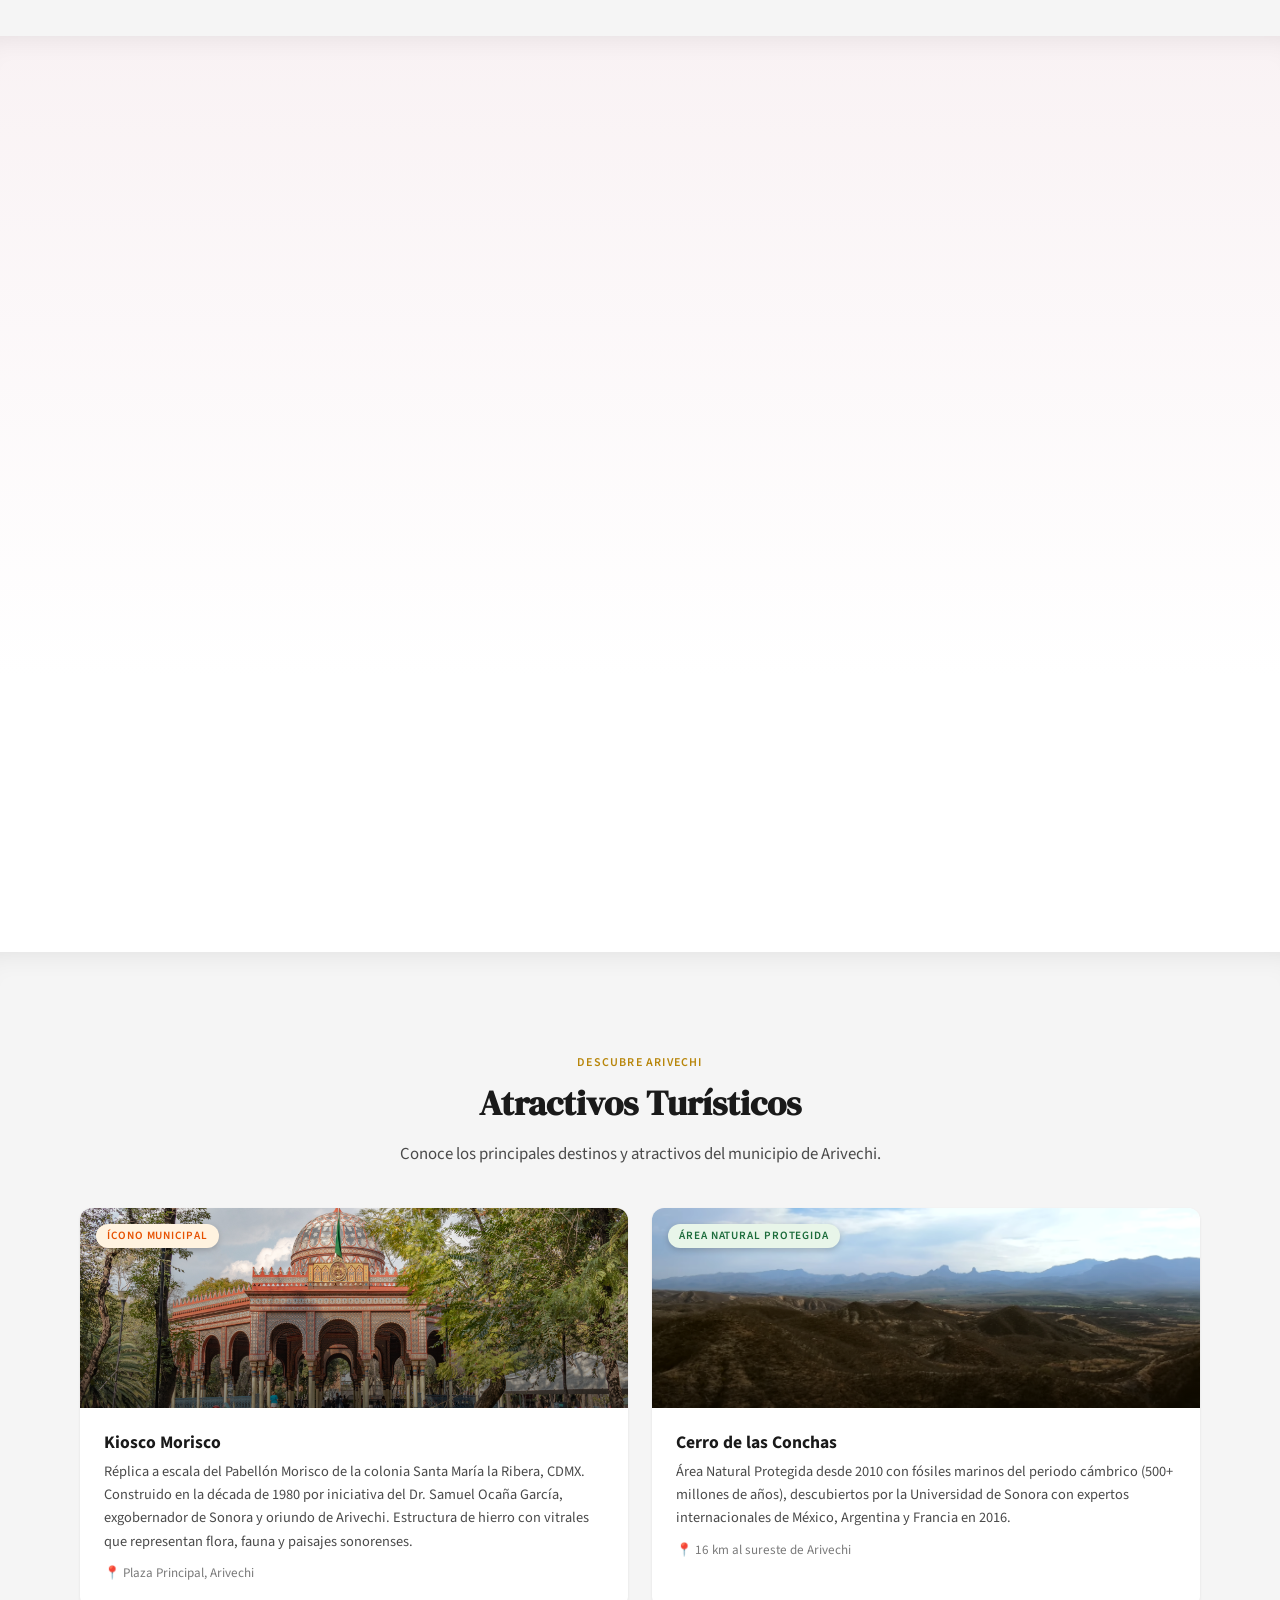
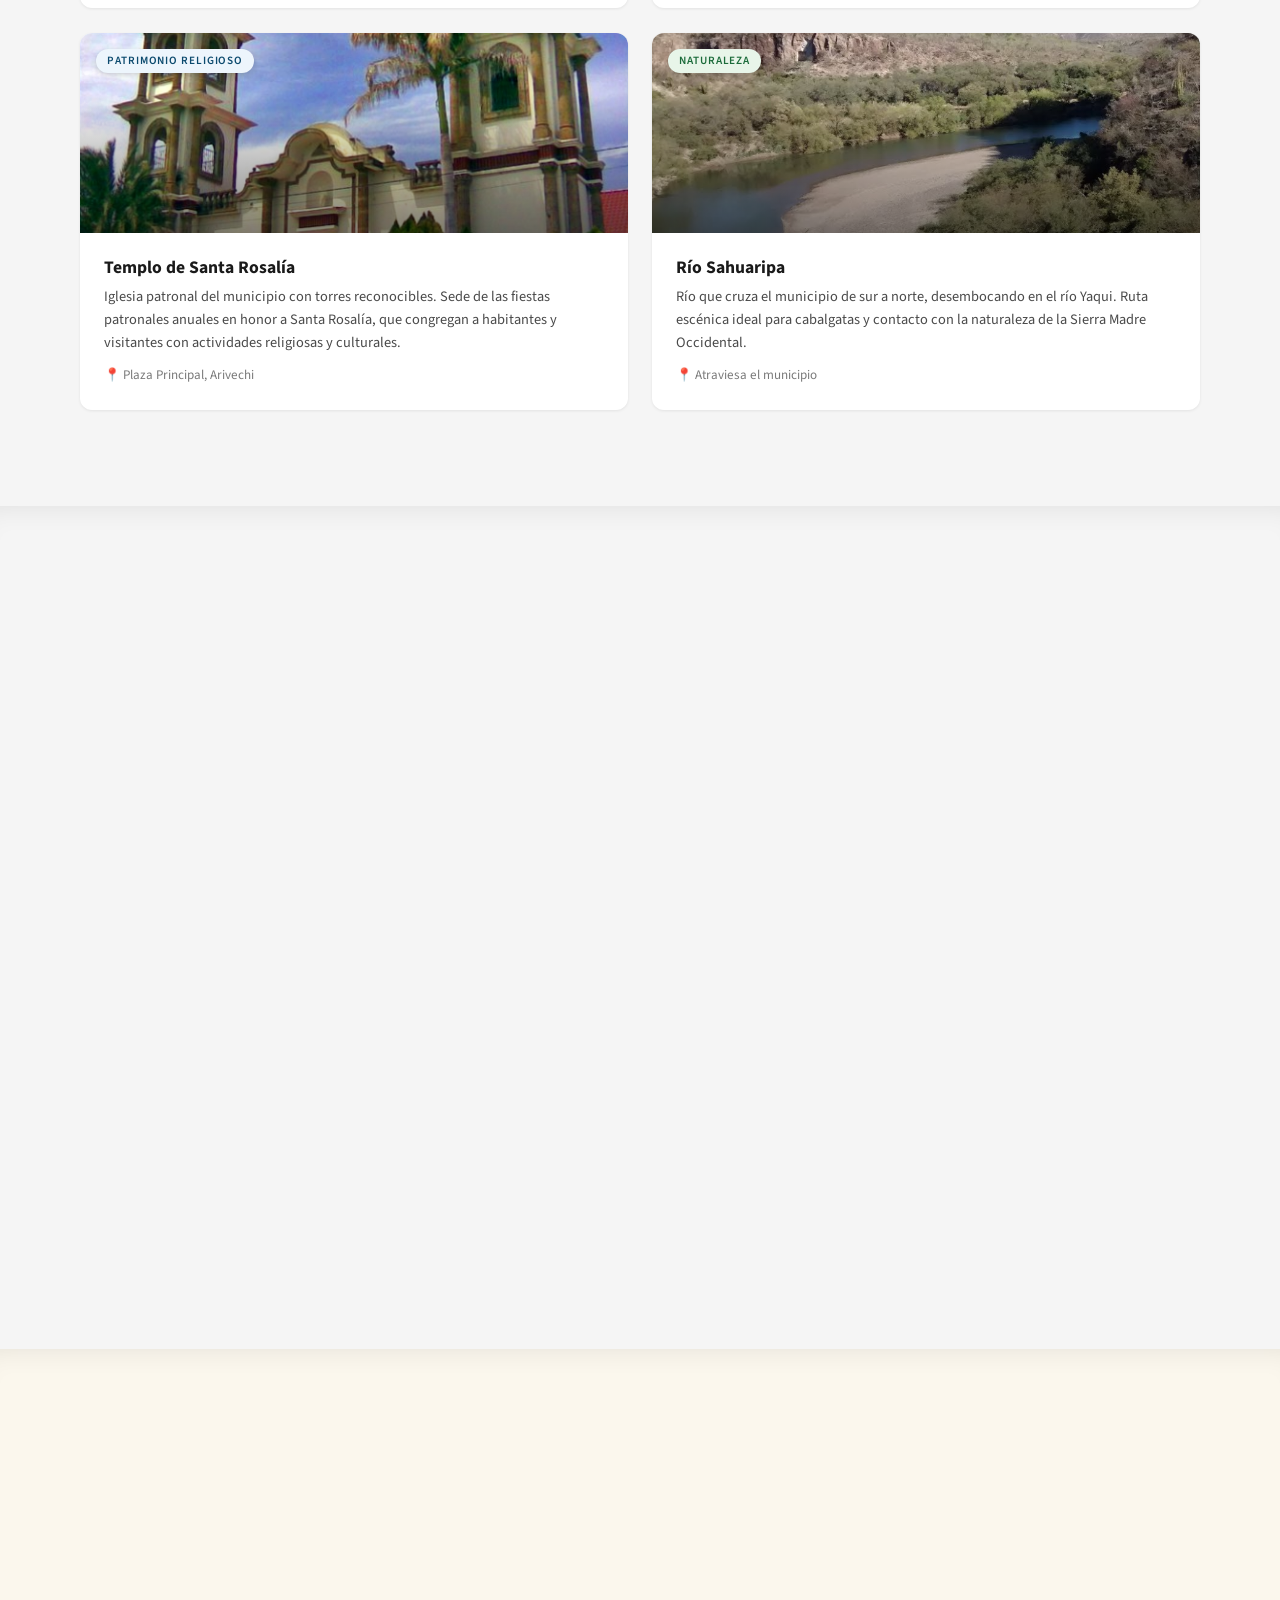
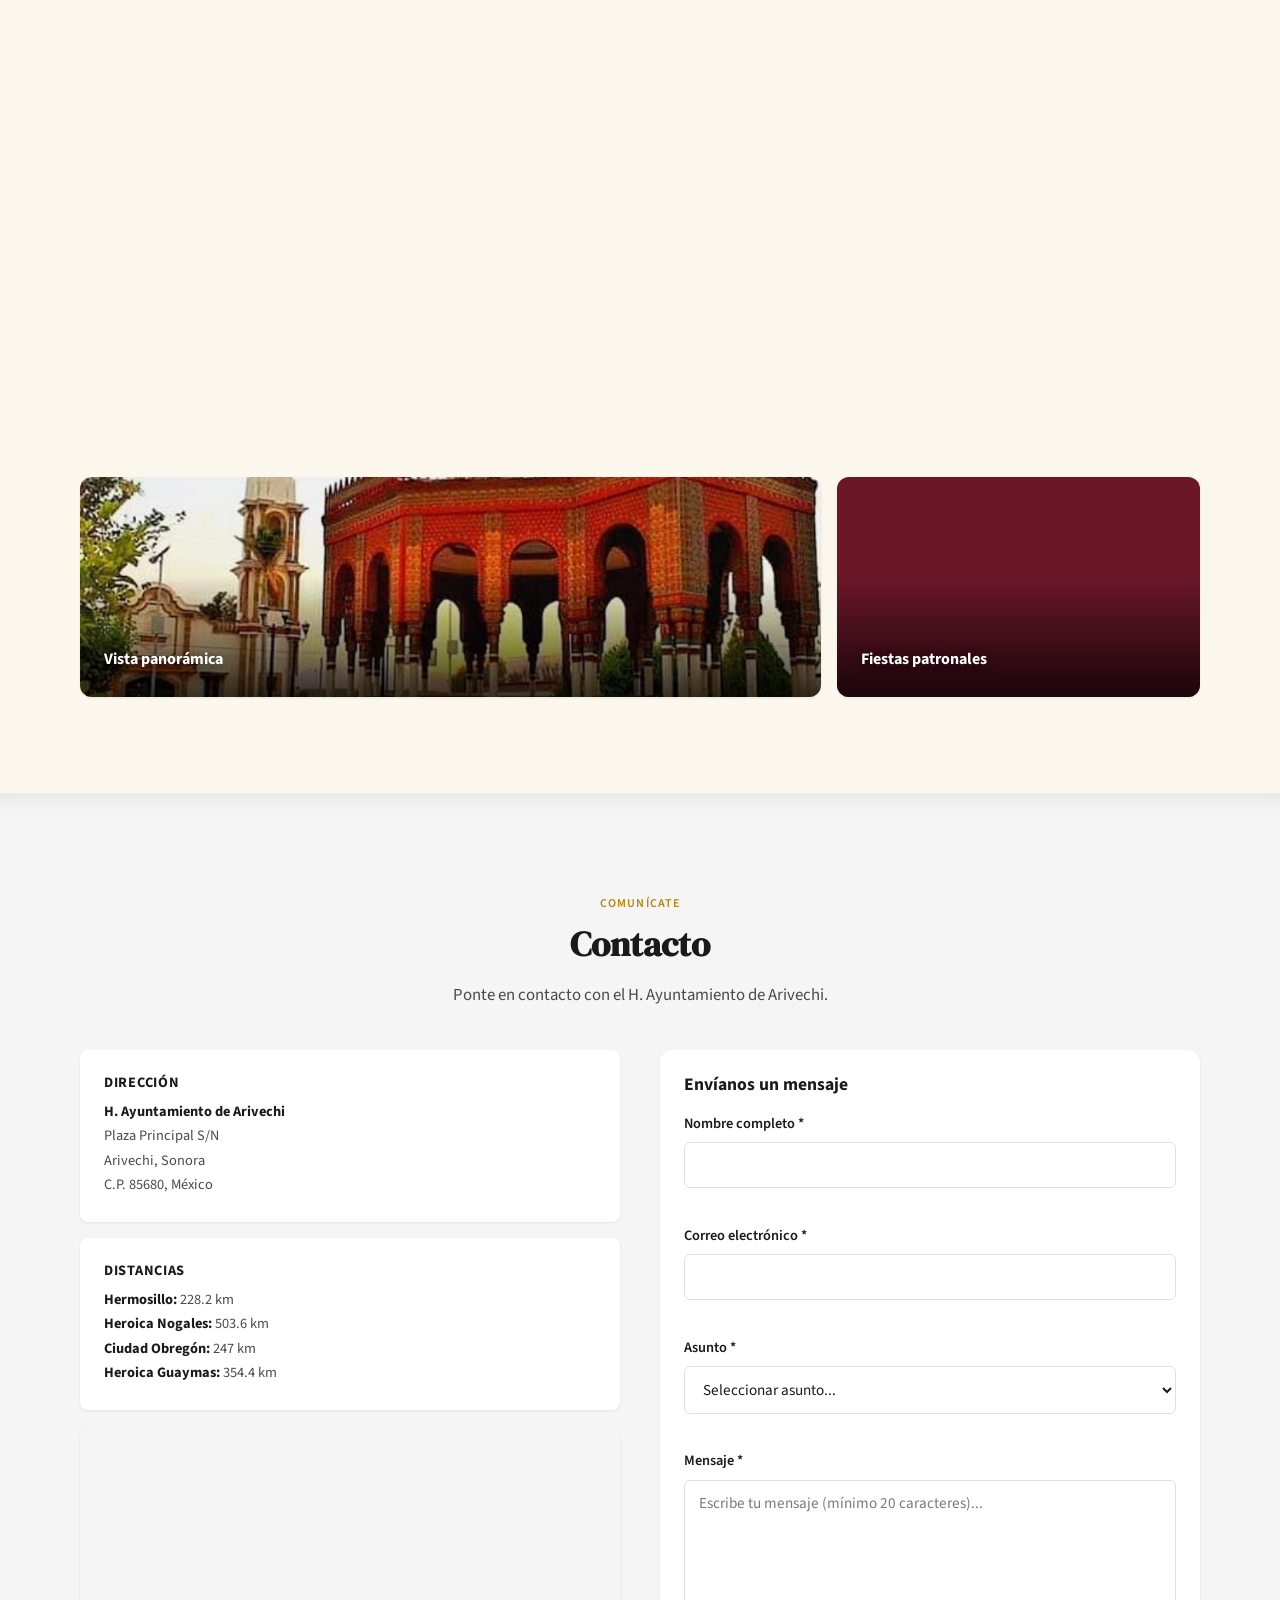
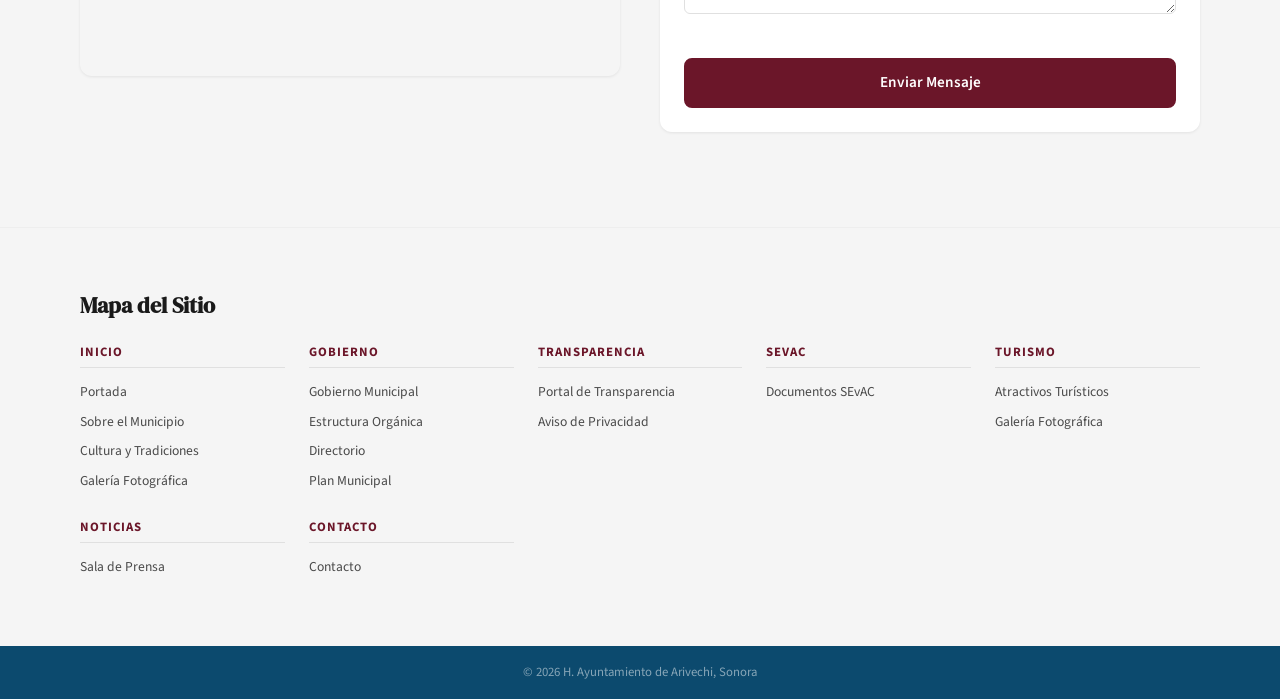
==== commit 0c986ac1: "eliminar todo lo relacionado con trámites Co-Authored-By: Claude Opus 4.7 <noreply@anthropic.com>" ====
--- a/index.html
+++ b/index.html
@@ -13,10 +13,10 @@
     html, body { background-color: #F5F5F5 !important; }
   </style>
   <title>H. Ayuntamiento de Arivechi | Portal Oficial del Gobierno Municipal</title>
-  <meta name="description" content="Portal oficial del H. Ayuntamiento de Arivechi, Sonora. Trámites, servicios digitales, transparencia, turismo y noticias del gobierno municipal.">
-  <meta name="keywords" content="Arivechi, Sonora, gobierno municipal, ayuntamiento, trámites, sierra madre, turismo, ópata">
+  <meta name="description" content="Portal oficial del H. Ayuntamiento de Arivechi, Sonora. Servicios digitales, transparencia, turismo y noticias del gobierno municipal.">
+  <meta name="keywords" content="Arivechi, Sonora, gobierno municipal, ayuntamiento, sierra madre, turismo, ópata">
   <meta property="og:title" content="H. Ayuntamiento de Arivechi | Portal Oficial del Gobierno Municipal">
-  <meta property="og:description" content="Portal oficial del H. Ayuntamiento de Arivechi, Sonora. Trámites, servicios digitales, transparencia, turismo y noticias del gobierno municipal.">
+  <meta property="og:description" content="Portal oficial del H. Ayuntamiento de Arivechi, Sonora. Servicios digitales, transparencia, turismo y noticias del gobierno municipal.">
   <meta property="og:type" content="website">
   <meta property="og:locale" content="es_MX">
   <link rel="icon" href="data:image/svg+xml,<svg xmlns='http://www.w3.org/2000/svg' viewBox='0 0 100 100'><text y='.9em' font-size='90'>🏛️</text></svg>">
@@ -74,7 +74,6 @@
             <a href="gobierno.html#plan" class="navbar__dropdown-item">Plan Municipal</a>
           </div>
         </li>
-        <li><a href="tramites.html" class="navbar__link">Trámites</a></li>
         <li><a href="transparencia.html" class="navbar__link">Transparencia</a></li>
         <li><a href="sevac.html" class="navbar__link">SEvAC</a></li>
         <li><a href="#turismo" class="navbar__link">Turismo</a></li>
@@ -110,7 +109,6 @@
           <a href="gobierno.html#directorio" class="mobile-menu__submenu-link">Directorio</a>
           <a href="gobierno.html#plan" class="mobile-menu__submenu-link">Plan Municipal</a>
         </div>
-        <a href="tramites.html" class="mobile-menu__link">Trámites</a>
         <a href="transparencia.html" class="mobile-menu__link">Transparencia</a>
         <a href="sevac.html" class="mobile-menu__link">SEvAC</a>
         <a href="#turismo" class="mobile-menu__link">Turismo</a>
@@ -153,10 +151,6 @@
     <section class="section section--gob-bg">
       <div class="container">
         <div class="servicios-grid">
-          <a href="tramites.html" class="servicio-card servicio-card--primary" data-reveal>
-            <div class="servicio-card__icon" aria-hidden="true">&#x1F4CB;</div>
-            <span class="servicio-card__title">Trámites en Línea</span>
-          </a>
           <a href="gobierno.html" class="servicio-card servicio-card--blue" data-reveal>
             <div class="servicio-card__icon" aria-hidden="true">&#x1F3DB;</div>
             <span class="servicio-card__title">Gobierno Municipal</span>
@@ -233,7 +227,7 @@
                 <span class="noticia-home-card__date">5 Mar 2026</span>
                 <span class="badge badge--hybrid">Tesorería</span>
               </div>
-              <h3 class="noticia-home-card__title">Aviso: Actualización del padrón de contribuyentes del impuesto predial</h3>
+              <h3 class="noticia-home-card__title">Aviso: Actualización del padrón municipal de contribuyentes</h3>
               <p class="noticia-home-card__excerpt">
                 Se invita a los propietarios a verificar sus datos en la Tesorería Municipal.
               </p>
@@ -574,7 +568,6 @@
                     <option value="">Seleccionar asunto...</option>
                     <option value="informacion">Información general</option>
                     <option value="turismo">Turismo</option>
-                    <option value="tramites">Trámites</option>
                     <option value="quejas">Quejas y sugerencias</option>
                     <option value="otro">Otro</option>
                   </select>
@@ -629,14 +622,7 @@
           <a href="gobierno.html#directorio" class="sitemap__link">Directorio</a>
           <a href="gobierno.html#plan" class="sitemap__link">Plan Municipal</a>
         </div>
-        <div class="sitemap__col">
-          <h3 class="sitemap__col-title">Trámites</h3>
-          <a href="tramites.html" class="sitemap__link">Todos los trámites</a>
-          <a href="tramites.html#constancia" class="sitemap__link">Constancia de Residencia</a>
-          <a href="tramites.html#predial" class="sitemap__link">Pago de Predial</a>
-          <a href="tramites.html#reporte" class="sitemap__link">Reporte Ciudadano</a>
-        </div>
-        <div class="sitemap__col">
+<div class="sitemap__col">
           <h3 class="sitemap__col-title">Transparencia</h3>
           <a href="transparencia.html" class="sitemap__link">Portal de Transparencia</a>
           <a href="transparencia.html#aviso-privacidad" class="sitemap__link">Aviso de Privacidad</a>
--- a/css/home.css
+++ b/css/home.css
@@ -150,7 +150,7 @@
 
 @media (min-width: 1024px) {
   .servicios-grid {
-    grid-template-columns: repeat(6, 1fr);
+    grid-template-columns: repeat(5, 1fr);
   }
 }
 
